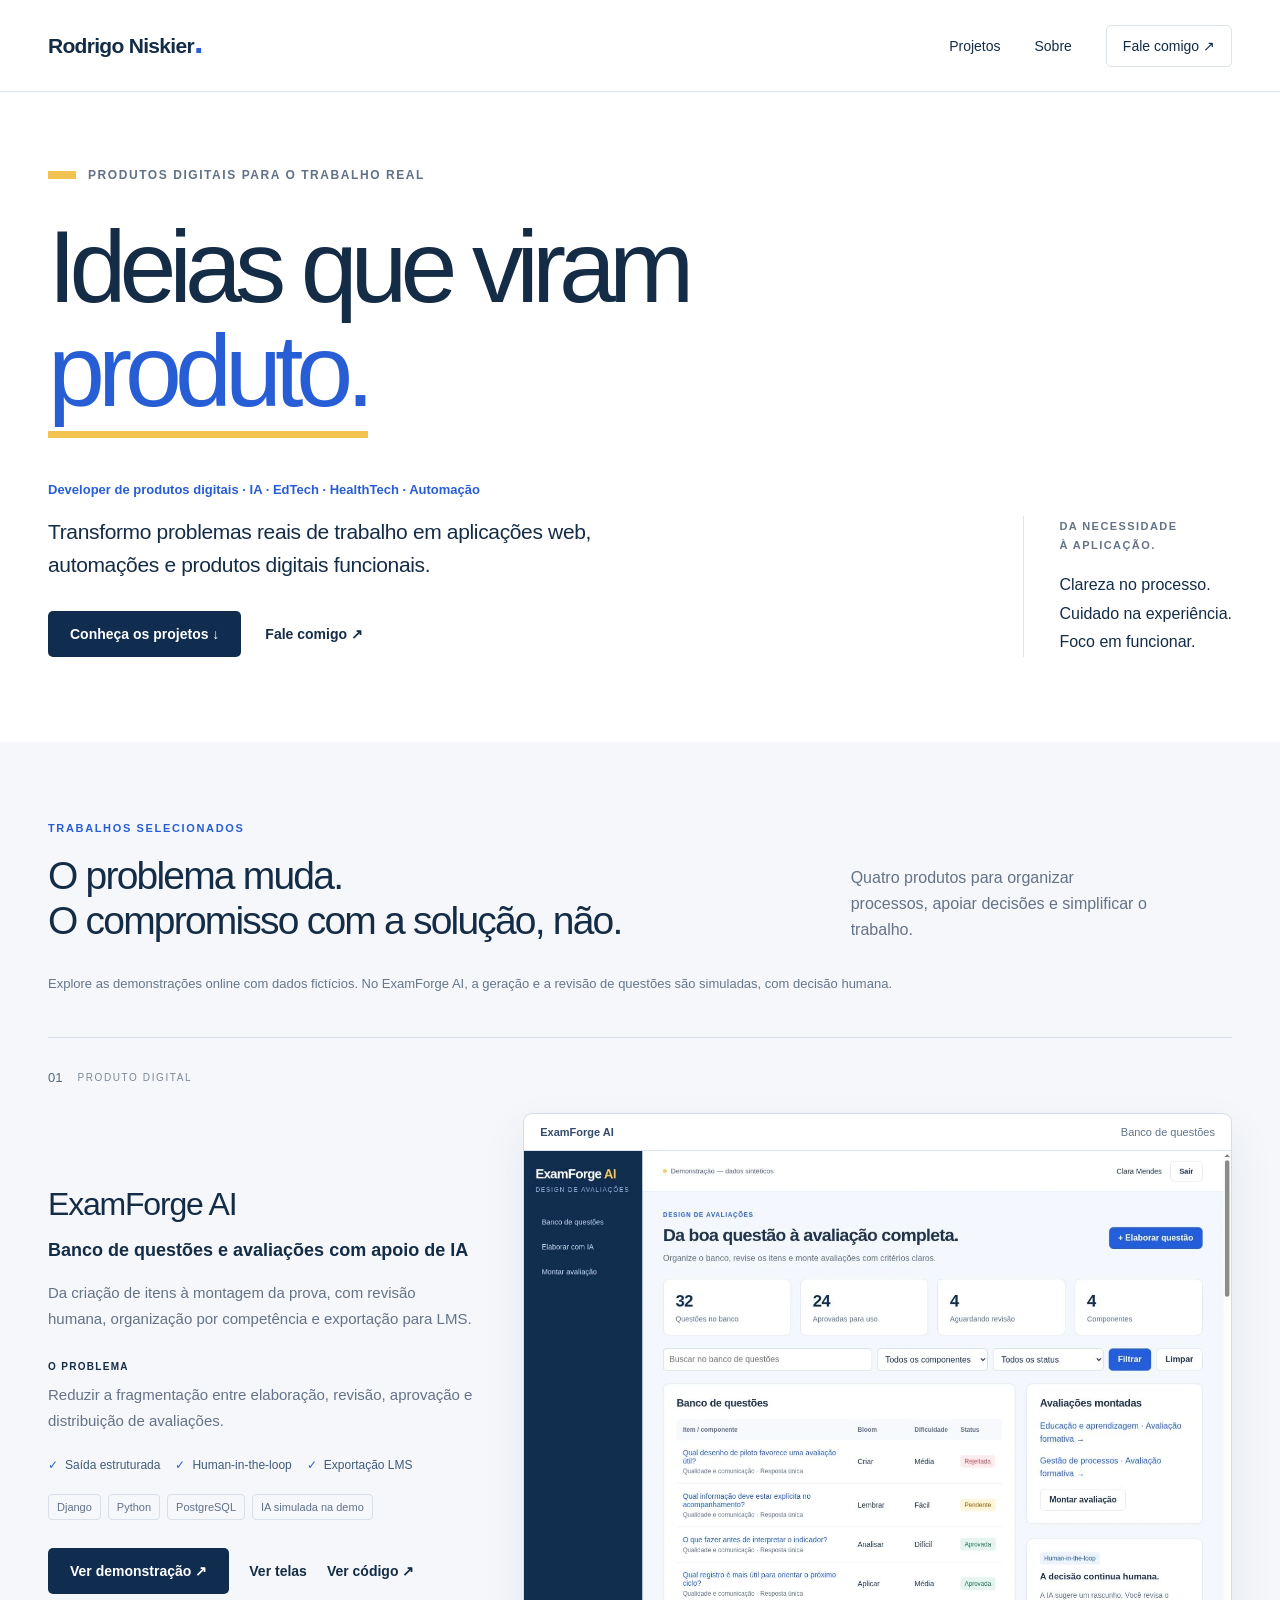
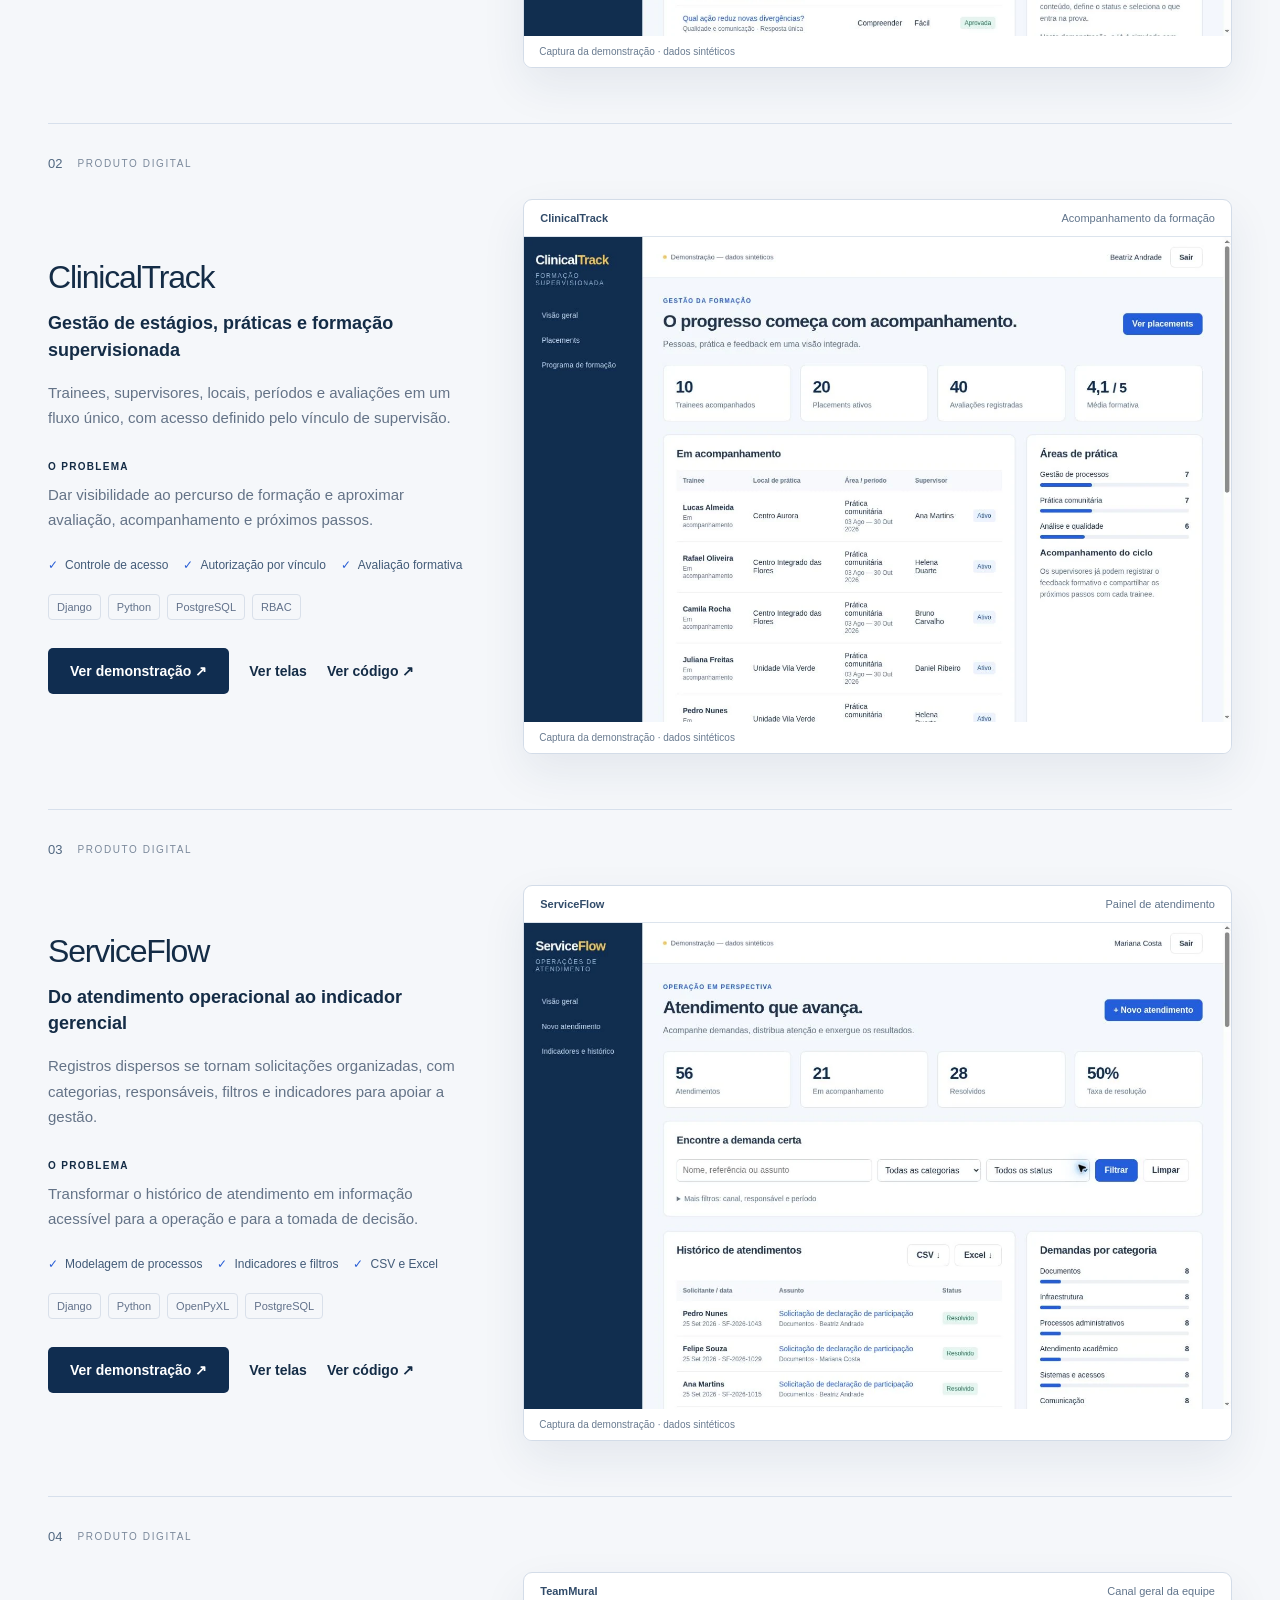
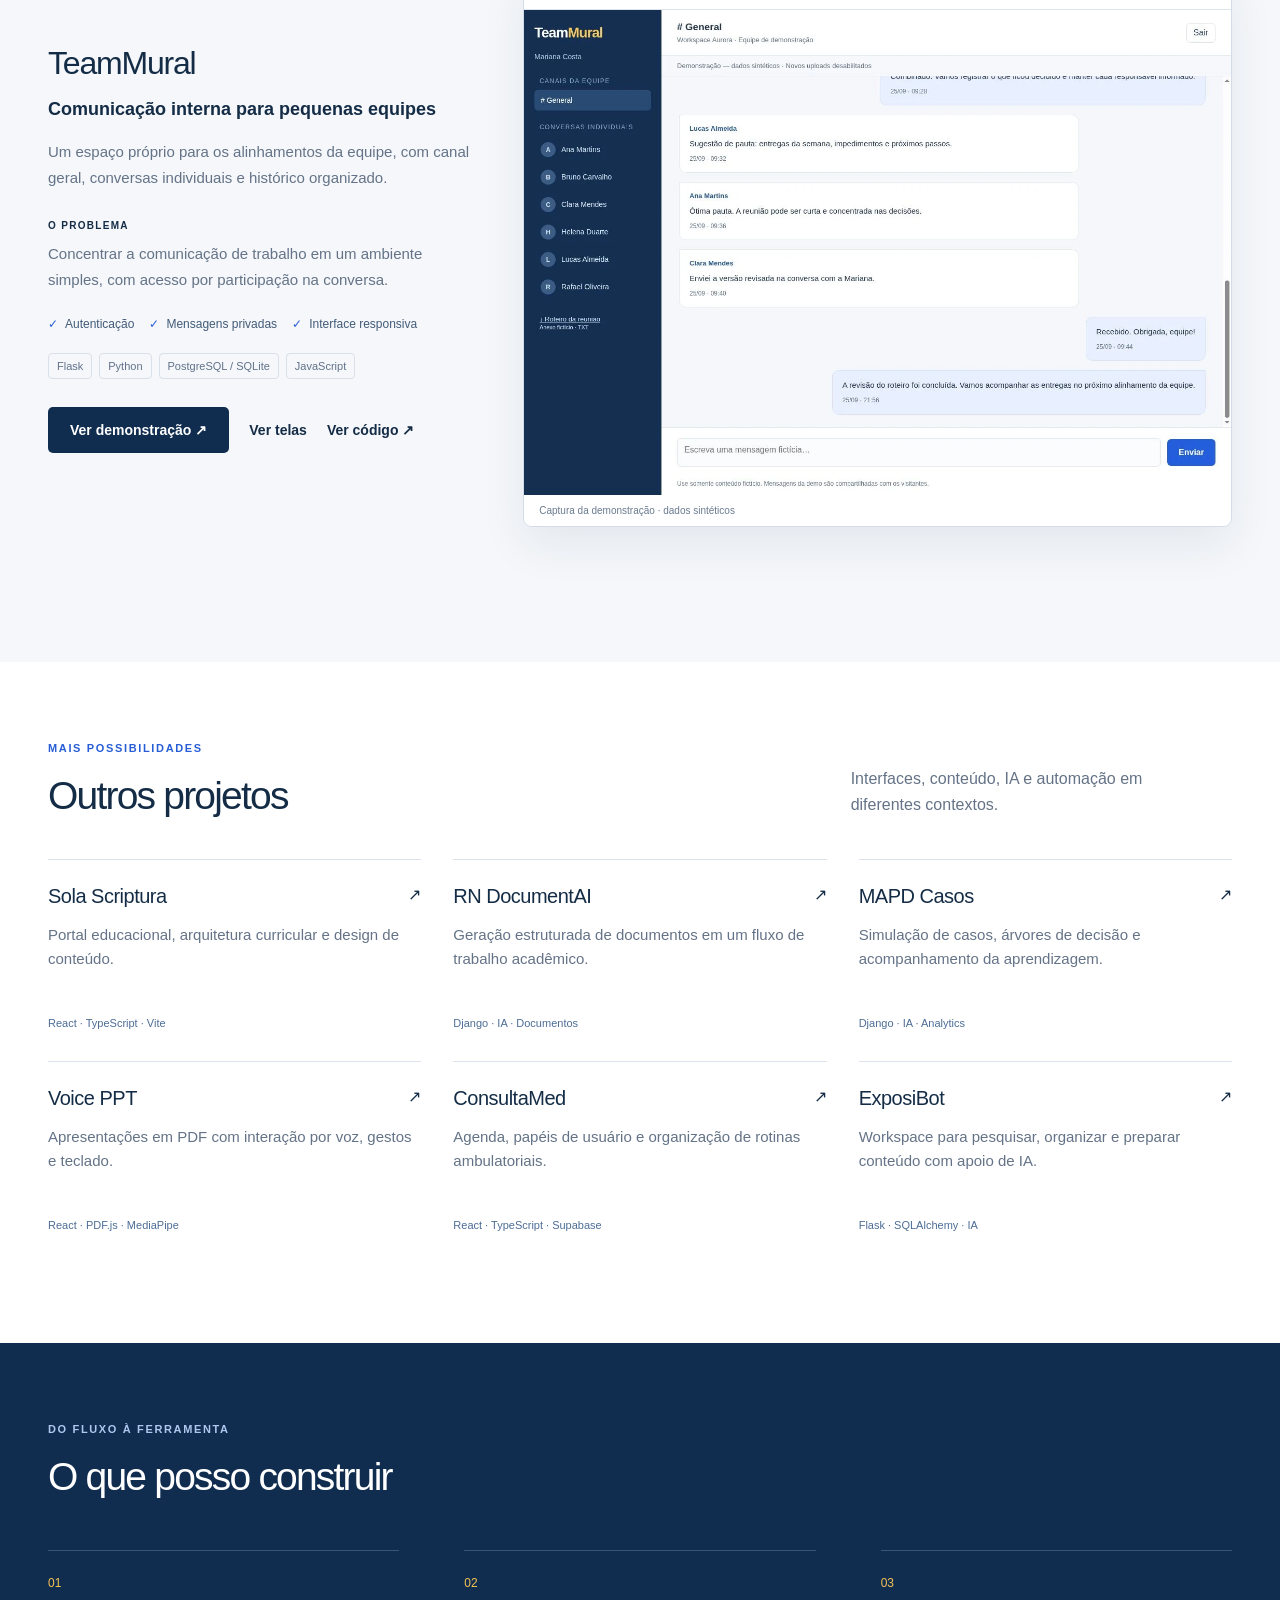
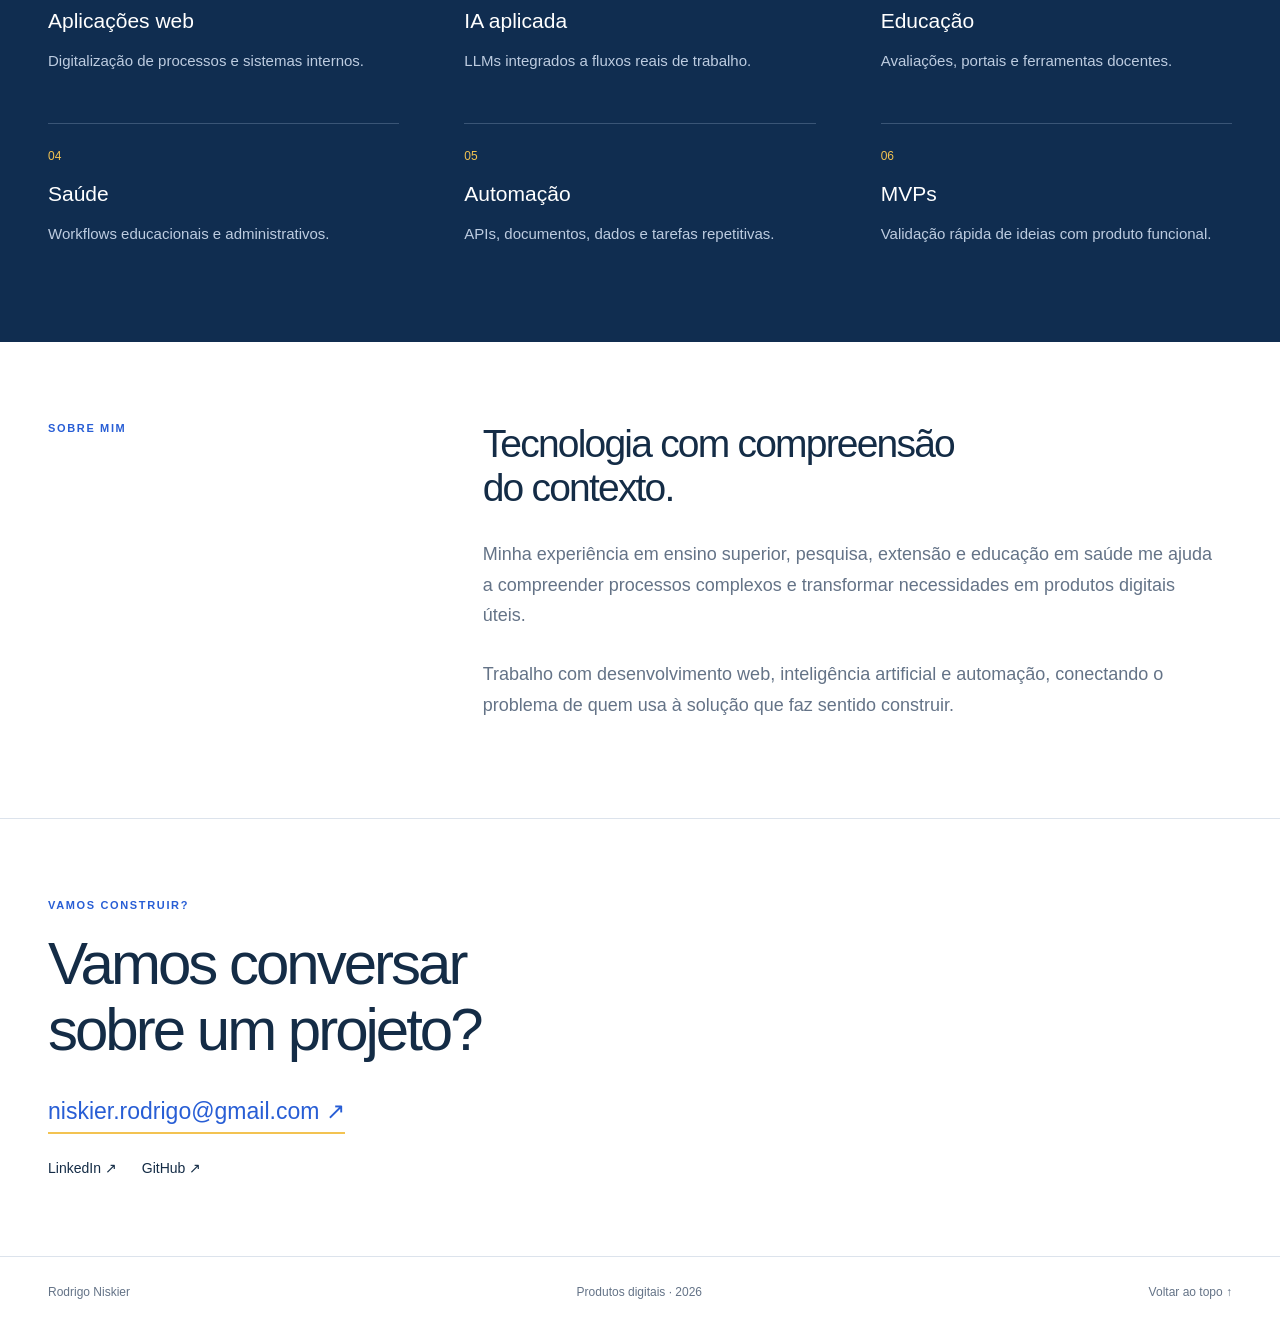
==== index.html @ c9d4abfa "Publish four live demos with real WebP galleries and portfolio metadata" ====
<!doctype html><html lang="pt-BR"><head><meta charset="utf-8"><meta name="viewport" content="width=device-width,initial-scale=1"><title>Rodrigo Niskier | Developer · IA · EdTech · HealthTech</title><meta name="description" content="Portfólio de aplicações web, inteligência artificial, automação, educação e saúde desenvolvidas por Rodrigo Niskier."><meta property="og:title" content="Rodrigo Niskier | Produtos digitais"><meta property="og:description" content="Aplicações web, IA e automação para problemas reais de educação, saúde e trabalho."><meta property="og:type" content="website"><meta property="og:locale" content="pt_BR"><meta property="og:url" content="https://rn-dev-portfolio-orcin.vercel.app/"><meta property="og:image" content="https://rn-dev-portfolio-orcin.vercel.app/screens/examforgeai-bank.webp"><meta property="og:image:alt" content="Demonstração do banco de questões ExamForge AI"><meta name="twitter:card" content="summary_large_image"><link rel="canonical" href="https://rn-dev-portfolio-orcin.vercel.app/"><meta name="theme-color" content="#102d50"><link rel="icon" href="favicon.svg"><link rel="stylesheet" href="style.css"></head><body><a class="skip" href="#projetos">Pular para os projetos</a><header class="site-header"><a class="identity" href="#">Rodrigo Niskier<span class="identity-dot">.</span></a><nav aria-label="Navegação principal"><a href="#projetos">Projetos</a><a href="#sobre">Sobre</a><a class="nav-contact" href="#contato">Fale comigo ↗</a></nav></header><main><section class="hero"><div class="hero-kicker"><span></span> PRODUTOS DIGITAIS PARA O TRABALHO REAL</div><h1>Ideias que viram<br><em>produto.</em></h1><div class="hero-bottom"><div><p class="hero-role">Developer de produtos digitais · IA · EdTech · HealthTech · Automação</p><p class="hero-description">Transformo problemas reais de trabalho em aplicações web, automações e produtos digitais funcionais.</p><div class="hero-actions"><a class="primary" href="#projetos">Conheça os projetos ↓</a><a class="text-link" href="#contato">Fale comigo ↗</a></div></div><div class="hero-note"><span>DA NECESSIDADE<br>À APLICAÇÃO.</span><p>Clareza no processo.<br>Cuidado na experiência.<br>Foco em funcionar.</p></div></div></section><section class="selected section" id="projetos"><div class="section-heading"><div><span class="eyebrow">TRABALHOS SELECIONADOS</span><h2>O problema muda.<br>O compromisso com a solução, não.</h2></div><p>Quatro produtos para organizar processos, apoiar decisões e simplificar o trabalho.</p></div><p class="preview-notice">Explore as demonstrações online com dados fictícios. No ExamForge AI, a geração e a revisão de questões são simuladas, com decisão humana.</p><article class="case" id="examforge"><div class="case-number">01 <span>PRODUTO DIGITAL</span></div><div class="case-layout"><div class="case-copy"><h3>ExamForge AI</h3><p class="case-tag">Banco de questões e avaliações com apoio de IA</p><p>Da criação de itens à montagem da prova, com revisão humana, organização por competência e exportação para LMS.</p><div class="problem"><span>O PROBLEMA</span><p>Reduzir a fragmentação entre elaboração, revisão, aprovação e distribuição de avaliações.</p></div><ul class="skills"><li>Saída estruturada</li><li>Human-in-the-loop</li><li>Exportação LMS</li></ul><div class="tags"><span>Django</span><span>Python</span><span>PostgreSQL</span><span>IA simulada na demo</span></div><div class="case-actions"><a class="primary" href="https://rn-examforge-demo.vercel.app" target="_blank" rel="noopener">Ver demonstração ↗</a><button class="text-link open-gallery" data-project="examforge" aria-label="Ver telas de ExamForge AI">Ver telas</button><a class="text-link" href="https://github.com/rodrigoniskier/ExamForgeAI" target="_blank" rel="noopener">Ver código ↗</a></div></div><div class="screen-shell"><div class="screen-chrome"><span>ExamForge AI</span><span>Banco de questões</span></div><div class="screen-window"><img src="screens/examforgeai-bank.webp" alt="ExamForge AI: banco de questões, com dados sintéticos" width="1348" height="926" loading="lazy" decoding="async"></div><div class="screen-caption">Captura da demonstração · dados sintéticos</div></div></div></article><article class="case" id="clinicaltrack"><div class="case-number">02 <span>PRODUTO DIGITAL</span></div><div class="case-layout"><div class="case-copy"><h3>ClinicalTrack</h3><p class="case-tag">Gestão de estágios, práticas e formação supervisionada</p><p>Trainees, supervisores, locais, períodos e avaliações em um fluxo único, com acesso definido pelo vínculo de supervisão.</p><div class="problem"><span>O PROBLEMA</span><p>Dar visibilidade ao percurso de formação e aproximar avaliação, acompanhamento e próximos passos.</p></div><ul class="skills"><li>Controle de acesso</li><li>Autorização por vínculo</li><li>Avaliação formativa</li></ul><div class="tags"><span>Django</span><span>Python</span><span>PostgreSQL</span><span>RBAC</span></div><div class="case-actions"><a class="primary" href="https://rn-clinicaltrack-demo.vercel.app" target="_blank" rel="noopener">Ver demonstração ↗</a><button class="text-link open-gallery" data-project="clinicaltrack" aria-label="Ver telas de ClinicalTrack">Ver telas</button><a class="text-link" href="https://github.com/rodrigoniskier/ClinicalTrack" target="_blank" rel="noopener">Ver código ↗</a></div></div><div class="screen-shell"><div class="screen-chrome"><span>ClinicalTrack</span><span>Acompanhamento da formação</span></div><div class="screen-window"><img src="screens/clinicaltrack-dashboard.webp" alt="ClinicalTrack: acompanhamento da formação, com dados sintéticos" width="1348" height="926" loading="lazy" decoding="async"></div><div class="screen-caption">Captura da demonstração · dados sintéticos</div></div></div></article><article class="case" id="serviceflow"><div class="case-number">03 <span>PRODUTO DIGITAL</span></div><div class="case-layout"><div class="case-copy"><h3>ServiceFlow</h3><p class="case-tag">Do atendimento operacional ao indicador gerencial</p><p>Registros dispersos se tornam solicitações organizadas, com categorias, responsáveis, filtros e indicadores para apoiar a gestão.</p><div class="problem"><span>O PROBLEMA</span><p>Transformar o histórico de atendimento em informação acessível para a operação e para a tomada de decisão.</p></div><ul class="skills"><li>Modelagem de processos</li><li>Indicadores e filtros</li><li>CSV e Excel</li></ul><div class="tags"><span>Django</span><span>Python</span><span>OpenPyXL</span><span>PostgreSQL</span></div><div class="case-actions"><a class="primary" href="https://rn-serviceflow-demo.vercel.app" target="_blank" rel="noopener">Ver demonstração ↗</a><button class="text-link open-gallery" data-project="serviceflow" aria-label="Ver telas de ServiceFlow">Ver telas</button><a class="text-link" href="https://github.com/rodrigoniskier/ServiceFlow" target="_blank" rel="noopener">Ver código ↗</a></div></div><div class="screen-shell"><div class="screen-chrome"><span>ServiceFlow</span><span>Painel de atendimento</span></div><div class="screen-window"><img src="screens/serviceflow-dashboard.webp" alt="ServiceFlow: painel de atendimento, com dados sintéticos" width="1348" height="926" loading="lazy" decoding="async"></div><div class="screen-caption">Captura da demonstração · dados sintéticos</div></div></div></article><article class="case" id="teammural"><div class="case-number">04 <span>PRODUTO DIGITAL</span></div><div class="case-layout"><div class="case-copy"><h3>TeamMural</h3><p class="case-tag">Comunicação interna para pequenas equipes</p><p>Um espaço próprio para os alinhamentos da equipe, com canal geral, conversas individuais e histórico organizado.</p><div class="problem"><span>O PROBLEMA</span><p>Concentrar a comunicação de trabalho em um ambiente simples, com acesso por participação na conversa.</p></div><ul class="skills"><li>Autenticação</li><li>Mensagens privadas</li><li>Interface responsiva</li></ul><div class="tags"><span>Flask</span><span>Python</span><span>PostgreSQL / SQLite</span><span>JavaScript</span></div><div class="case-actions"><a class="primary" href="https://rn-teammural-demo.vercel.app" target="_blank" rel="noopener">Ver demonstração ↗</a><button class="text-link open-gallery" data-project="teammural" aria-label="Ver telas de TeamMural">Ver telas</button><a class="text-link" href="https://github.com/rodrigoniskier/TeamMural" target="_blank" rel="noopener">Ver código ↗</a></div></div><div class="screen-shell"><div class="screen-chrome"><span>TeamMural</span><span>Canal geral da equipe</span></div><div class="screen-window"><img src="screens/teammural-general.webp" alt="TeamMural: canal geral da equipe, com dados sintéticos" width="1363" height="936" loading="lazy" decoding="async"></div><div class="screen-caption">Captura da demonstração · dados sintéticos</div></div></div></article></section><section class="other section"><div class="section-heading"><div><span class="eyebrow">MAIS POSSIBILIDADES</span><h2>Outros projetos</h2></div><p>Interfaces, conteúdo, IA e automação em diferentes contextos.</p></div><div class="other-grid"><a class="other-project" href="https://github.com/rodrigoniskier/curso-teologia" target="_blank" rel="noopener"><div><h3>Sola Scriptura</h3><span aria-hidden="true">↗</span></div><p>Portal educacional, arquitetura curricular e design de conteúdo.</p><small>React · TypeScript · Vite</small></a><a class="other-project" href="https://github.com/rodrigoniskier/ai-documentos" target="_blank" rel="noopener"><div><h3>RN DocumentAI</h3><span aria-hidden="true">↗</span></div><p>Geração estruturada de documentos em um fluxo de trabalho acadêmico.</p><small>Django · IA · Documentos</small></a><a class="other-project" href="https://github.com/rodrigoniskier/mapdcasos" target="_blank" rel="noopener"><div><h3>MAPD Casos</h3><span aria-hidden="true">↗</span></div><p>Simulação de casos, árvores de decisão e acompanhamento da aprendizagem.</p><small>Django · IA · Analytics</small></a><a class="other-project" href="https://github.com/rodrigoniskier/voice_ppt" target="_blank" rel="noopener"><div><h3>Voice PPT</h3><span aria-hidden="true">↗</span></div><p>Apresentações em PDF com interação por voz, gestos e teclado.</p><small>React · PDF.js · MediaPipe</small></a><a class="other-project" href="https://github.com/rodrigoniskier/consultamed" target="_blank" rel="noopener"><div><h3>ConsultaMed</h3><span aria-hidden="true">↗</span></div><p>Agenda, papéis de usuário e organização de rotinas ambulatoriais.</p><small>React · TypeScript · Supabase</small></a><a class="other-project" href="https://github.com/rodrigoniskier/appsermao" target="_blank" rel="noopener"><div><h3>ExposiBot</h3><span aria-hidden="true">↗</span></div><p>Workspace para pesquisar, organizar e preparar conteúdo com apoio de IA.</p><small>Flask · SQLAlchemy · IA</small></a></div></section><section class="services section" id="servicos"><span class="eyebrow">DO FLUXO À FERRAMENTA</span><h2>O que posso construir</h2><div class="service-grid"><article><span>01</span><h3>Aplicações web</h3><p>Digitalização de processos e sistemas internos.</p></article><article><span>02</span><h3>IA aplicada</h3><p>LLMs integrados a fluxos reais de trabalho.</p></article><article><span>03</span><h3>Educação</h3><p>Avaliações, portais e ferramentas docentes.</p></article><article><span>04</span><h3>Saúde</h3><p>Workflows educacionais e administrativos.</p></article><article><span>05</span><h3>Automação</h3><p>APIs, documentos, dados e tarefas repetitivas.</p></article><article><span>06</span><h3>MVPs</h3><p>Validação rápida de ideias com produto funcional.</p></article></div></section><section class="about section" id="sobre"><span class="eyebrow">SOBRE MIM</span><div><h2>Tecnologia com compreensão<br>do contexto.</h2><p>Minha experiência em ensino superior, pesquisa, extensão e educação em saúde me ajuda a compreender processos complexos e transformar necessidades em produtos digitais úteis.</p><p>Trabalho com desenvolvimento web, inteligência artificial e automação, conectando o problema de quem usa à solução que faz sentido construir.</p></div></section><section class="contact section" id="contato"><span class="eyebrow">VAMOS CONSTRUIR?</span><h2>Vamos conversar<br>sobre um projeto?</h2><a class="email-link" href="mailto:niskier.rodrigo@gmail.com">niskier.rodrigo@gmail.com ↗</a><div class="contact-links"><a href="https://www.linkedin.com/in/rodrigo-niskier-200549156/" target="_blank" rel="noopener">LinkedIn ↗</a><a href="https://github.com/rodrigoniskier" target="_blank" rel="noopener">GitHub ↗</a></div></section></main><footer><span>Rodrigo Niskier</span><span>Produtos digitais · 2026</span><a href="#">Voltar ao topo ↑</a></footer><dialog id="gallery" aria-labelledby="gallery-title"><header><div><strong id="gallery-title"></strong><p>Capturas das aplicações online · dados sintéticos</p></div><button id="gallery-close" aria-label="Fechar galeria">✕</button></header><div class="gallery-tabs" role="group" aria-label="Escolha uma tela"></div><div class="gallery-view"><img alt="Captura ampliada do projeto"></div></dialog><script src="script.js" defer></script></body></html>
---- style.css ----
:root{--navy:#102d50;--blue:#285ed5;--yellow:#f3c351;--ink:#142c46;--gray:#647387;--line:#dce3ec;font-family:Arial,Helvetica,sans-serif;color:var(--ink);background:#fff;font-size:16px}*{box-sizing:border-box}html{scroll-behavior:smooth;scroll-padding-top:85px}body{margin:0}a{color:inherit;text-decoration:none}button{font:inherit;cursor:pointer}a:focus-visible,button:focus-visible{outline:3px solid var(--yellow);outline-offset:5px}.skip{position:absolute;left:20px;top:-70px;background:var(--navy);color:white;padding:14px;z-index:99}.skip:focus{top:10px}.site-header{height:92px;display:flex;align-items:center;justify-content:space-between;max-width:1280px;margin:auto;padding:0 48px;border-bottom:1px solid var(--line)}.identity{font-size:21px;font-weight:700;letter-spacing:-.7px}.identity-dot{color:var(--blue);font-size:34px;line-height:0}.site-header nav{display:flex;gap:34px;align-items:center;font-size:14px}.nav-contact{border:1px solid var(--line);border-radius:5px;padding:12px 16px}.hero{max-width:1280px;margin:auto;padding:76px 48px 85px}.hero-kicker{display:flex;align-items:center;gap:12px;font-size:12px;font-weight:700;letter-spacing:.13em;color:#617187}.hero-kicker span{height:8px;width:28px;background:var(--yellow)}h1{font-size:clamp(64px,8vw,112px);font-weight:500;line-height:1.02;letter-spacing:-7px;margin:33px 0 40px}h1 em{font-style:normal;color:var(--blue);position:relative}h1 em:after{content:'';position:absolute;left:0;right:0;bottom:-10px;height:7px;background:var(--yellow)}.hero-bottom{display:grid;grid-template-columns:2fr 1fr;gap:60px}.hero-role{font-size:13px;color:var(--blue);line-height:1.7;font-weight:600;margin:15px 0}.hero-description{font-size:21px;line-height:1.55;max-width:600px;letter-spacing:-.35px;margin:15px 0 30px}.hero-actions,.case-actions{display:flex;gap:24px;align-items:center;flex-wrap:wrap}.primary{display:inline-flex;gap:20px;justify-content:space-between;align-items:center;color:white;background:var(--navy);padding:15px 22px;border:0;border-radius:5px;font-size:14px;font-weight:600}.primary:hover{background:var(--blue)}.text-link{font-size:14px;font-weight:600;padding:12px 0}.text-link:hover{text-decoration:underline}.hero-note{border-left:1px solid var(--line);padding-left:35px;justify-self:end;align-self:end}.hero-note span{font-size:11px;font-weight:700;letter-spacing:.13em;color:var(--gray);line-height:1.6}.hero-note p{font-size:16px;line-height:1.8;margin-bottom:0}.section{padding:80px 48px;max-width:1280px;margin:auto}.selected{background:#f5f7fa;max-width:none;padding-left:max(48px,calc((100vw - 1184px)/2));padding-right:max(48px,calc((100vw - 1184px)/2))}.section-heading{display:grid;grid-template-columns:2fr 1fr;gap:40px;align-items:end;margin-bottom:30px}.eyebrow{display:block;font-size:11px;letter-spacing:.15em;font-weight:700;color:var(--blue);margin-bottom:20px}h2{font-size:39px;letter-spacing:-1.8px;line-height:1.15;font-weight:500;margin:0}.section-heading>p{font-size:16px;line-height:1.65;color:var(--gray);max-width:300px;margin:0}.preview-notice{font-size:13px;color:#66778b;line-height:1.6;margin-bottom:42px}.case{border-top:1px solid #d7e0ec;padding:32px 0 55px}.case-number{font-size:13px;color:#506780;display:flex;align-items:center;gap:15px;margin-bottom:28px}.case-number span{font-size:10px;letter-spacing:.16em;color:#7b899b}.case-layout{display:grid;grid-template-columns:.9fr 1.5fr;gap:50px;align-items:center}.case h3{font-size:32px;letter-spacing:-1.2px;font-weight:500;margin:0 0 14px}.case-tag{font-size:18px;line-height:1.45;font-weight:600;margin:0 0 17px}.case-copy>p:not(.case-tag),.problem p{font-size:15px;line-height:1.7;color:var(--gray)}.problem{margin:25px 0}.problem span{font-size:10px;letter-spacing:.13em;font-weight:700}.problem p{margin:8px 0}.skills{padding:0;list-style:none;display:flex;flex-wrap:wrap;gap:8px 15px;font-size:12px;color:#425b78}.skills li:before{content:'✓';margin-right:7px;color:var(--blue)}.tags{display:flex;gap:7px;flex-wrap:wrap;margin:22px 0 28px}.tags span{padding:6px 8px;font-size:11px;color:#61718a;border:1px solid #d9e0ea;border-radius:4px}.screen-shell{background:white;border:1px solid #d3dce8;border-radius:9px;box-shadow:0 18px 45px #1b385514;overflow:hidden;min-width:0}.screen-chrome{display:flex;justify-content:space-between;padding:12px 16px;border-bottom:1px solid #dce4ed;font-size:11px;color:#60748b}.screen-chrome span:first-child{font-weight:700;color:#314b69}.screen-window{aspect-ratio:1365/890;position:relative;overflow:hidden;background:#f4f7fb}.screen-window img,.gallery-view img{display:block;width:100%;height:auto}.screen-window{aspect-ratio:1363/936}.case-actions{gap:14px 20px}.case-actions .text-link{border:0;background:transparent;color:var(--ink)}.screen-caption{padding:10px 15px;font-size:10px;color:#697b90;background:white}.other-grid{display:grid;grid-template-columns:repeat(3,1fr);gap:0 32px;margin-top:40px}.other-project{padding:25px 0 30px;border-top:1px solid var(--line)}.other-project>div{display:flex;justify-content:space-between;gap:20px}.other-project h3{margin:0;font-size:20px;font-weight:500;letter-spacing:-.5px}.other-project p{font-size:15px;line-height:1.65;color:var(--gray);min-height:75px}.other-project small{font-size:11px;color:#4d6d96}.other-project:hover h3{color:var(--blue)}.services{background:var(--navy);color:white;max-width:none;padding-left:max(48px,calc((100vw - 1184px)/2));padding-right:max(48px,calc((100vw - 1184px)/2))}.services .eyebrow{color:#adc7ee}.service-grid{display:grid;grid-template-columns:repeat(3,1fr);gap:35px 65px;margin-top:50px}.service-grid article{border-top:1px solid #3a5576;padding-top:22px}.service-grid article>span{color:var(--yellow);font-size:12px}.service-grid h3{font-size:21px;font-weight:500;margin:18px 0 10px}.service-grid p{font-size:15px;line-height:1.7;color:#bdcce0}.about{display:grid;grid-template-columns:1fr 2fr;gap:60px;border-bottom:1px solid var(--line)}.about p{font-size:18px;line-height:1.7;color:var(--gray);max-width:730px;margin-top:28px}.contact h2{font-size:60px;letter-spacing:-3px;line-height:1.1;margin-bottom:35px}.email-link{font-size:23px;color:var(--blue);border-bottom:2px solid var(--yellow);padding-bottom:8px}.contact-links{display:flex;gap:25px;margin-top:35px;font-size:14px}footer{max-width:1280px;margin:auto;border-top:1px solid var(--line);padding:28px 48px;display:flex;justify-content:space-between;gap:15px;font-size:12px;color:var(--gray)}dialog{width:min(1250px,96vw);padding:0;border:1px solid var(--line);border-radius:9px;color:var(--ink);max-height:94vh}dialog::backdrop{background:#081d36ba}dialog header{padding:18px 24px;display:flex;align-items:center;justify-content:space-between}dialog header strong{font-size:21px}dialog header p{font-size:12px;color:var(--gray);margin:6px 0 0}dialog button{border:1px solid var(--line);background:white;border-radius:5px;padding:10px 15px;color:var(--ink)}.gallery-tabs{display:flex;gap:10px;padding:0 24px 18px}.gallery-tabs [aria-pressed=true]{background:var(--navy);color:white}.gallery-view{width:100%;max-height:75vh;overflow:auto;border-top:1px solid var(--line)}.gallery-tabs{flex-wrap:wrap}
@media(max-width:1000px){.case-layout{gap:28px;grid-template-columns:1fr 1.2fr}.section{padding:65px 30px}.selected,.services{padding-left:30px;padding-right:30px}.site-header,.hero{padding-left:30px;padding-right:30px}.case h3{font-size:28px}.case-tag{font-size:16px}.other-grid{gap:0 24px}.service-grid{gap:30px}.hero-note{padding-left:25px}.hero-description{font-size:19px}h1{letter-spacing:-5px}}
@media(max-width:700px){.site-header{height:78px;padding:0 20px}.identity{font-size:18px}.site-header nav{gap:18px;font-size:13px}.site-header nav>a:nth-child(2){display:none}.nav-contact{border:0;padding:0}.hero{padding:50px 20px 60px}.hero-kicker{font-size:10px;letter-spacing:.07em}h1{font-size:70px;letter-spacing:-4px;margin:28px 0 35px}.hero-bottom{display:block}.hero-note{display:none}.hero-role{font-size:12px}.hero-description{font-size:19px}.section{padding:55px 20px}.section-heading{display:block}.section-heading>p{margin-top:20px;max-width:none}h2{font-size:32px;letter-spacing:-1.3px}.case-layout{display:flex;flex-direction:column-reverse;gap:28px}.case-copy,.screen-shell{width:100%}.case{padding-bottom:42px}.case h3{font-size:30px}.case-tag{font-size:18px}.other-grid{grid-template-columns:1fr 1fr;gap:0 22px}.other-project p{min-height:0;font-size:14px}.other-project h3{font-size:18px}.service-grid{grid-template-columns:1fr 1fr;gap:28px}.service-grid h3{font-size:19px}.about{display:block}.about p{font-size:17px}.contact h2{font-size:45px;letter-spacing:-2px}.email-link{font-size:19px}footer{padding:24px 20px;flex-wrap:wrap;line-height:1.6}.gallery-tabs{gap:6px;padding:0 12px 12px}.gallery-tabs button{font-size:12px;padding:8px}.gallery-view{max-height:70vh}.email-link{font-size:clamp(15px,4.5vw,19px);overflow-wrap:anywhere}h1{font-size:clamp(56px,15vw,70px)}.screen-caption{font-size:9px}}@media(prefers-reduced-motion:reduce){html{scroll-behavior:auto}}
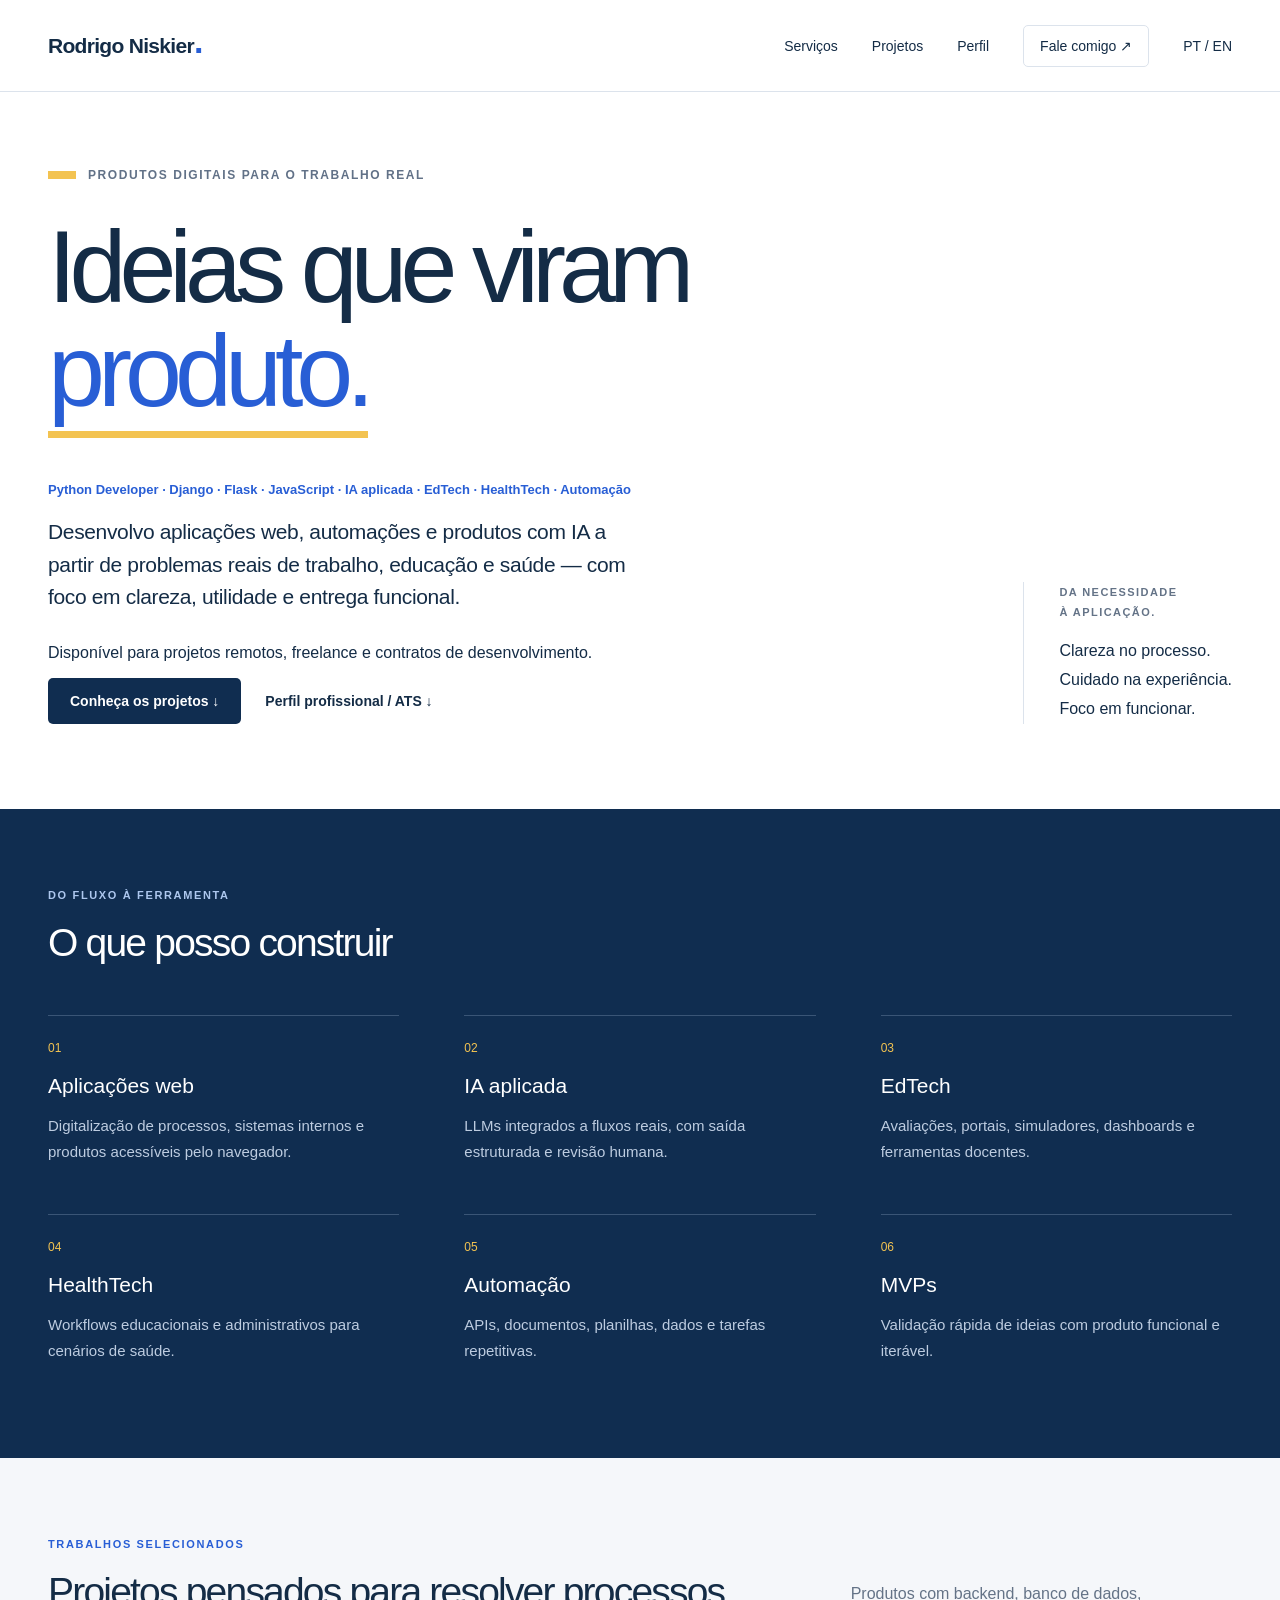
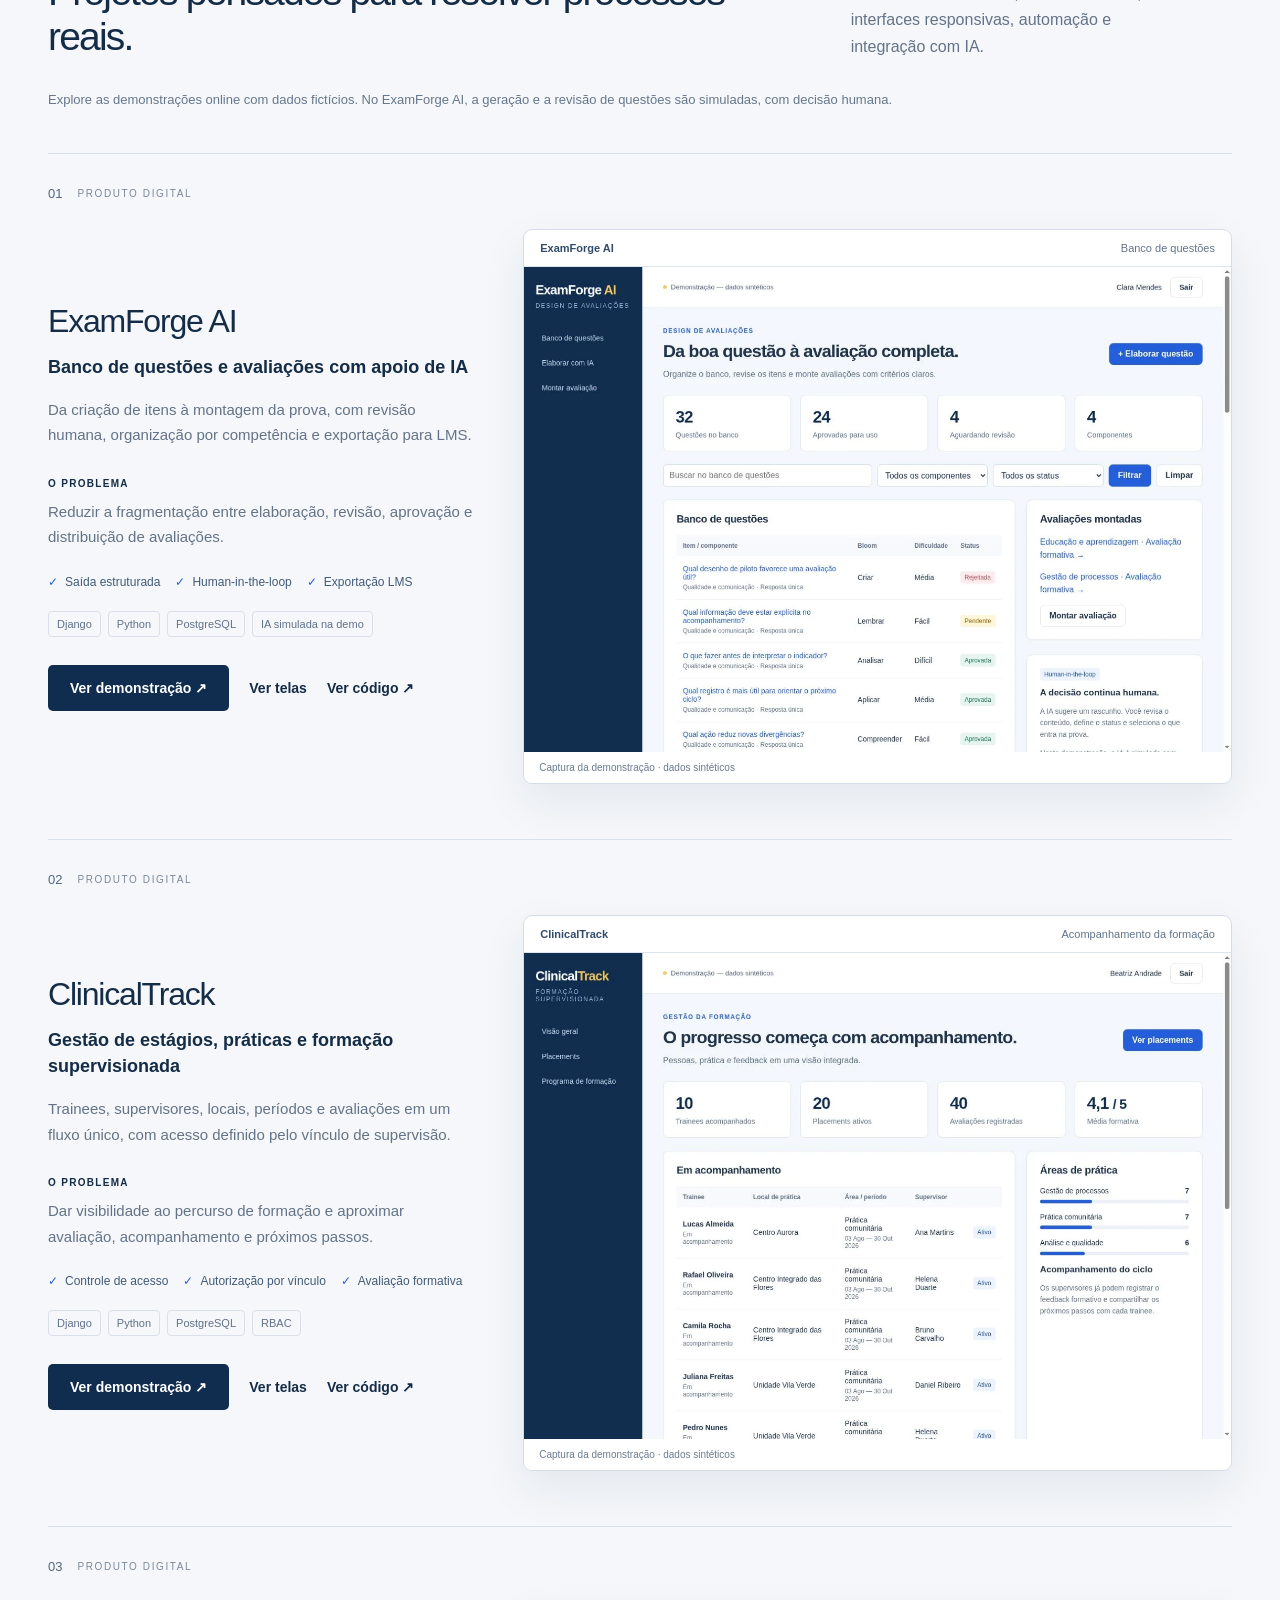
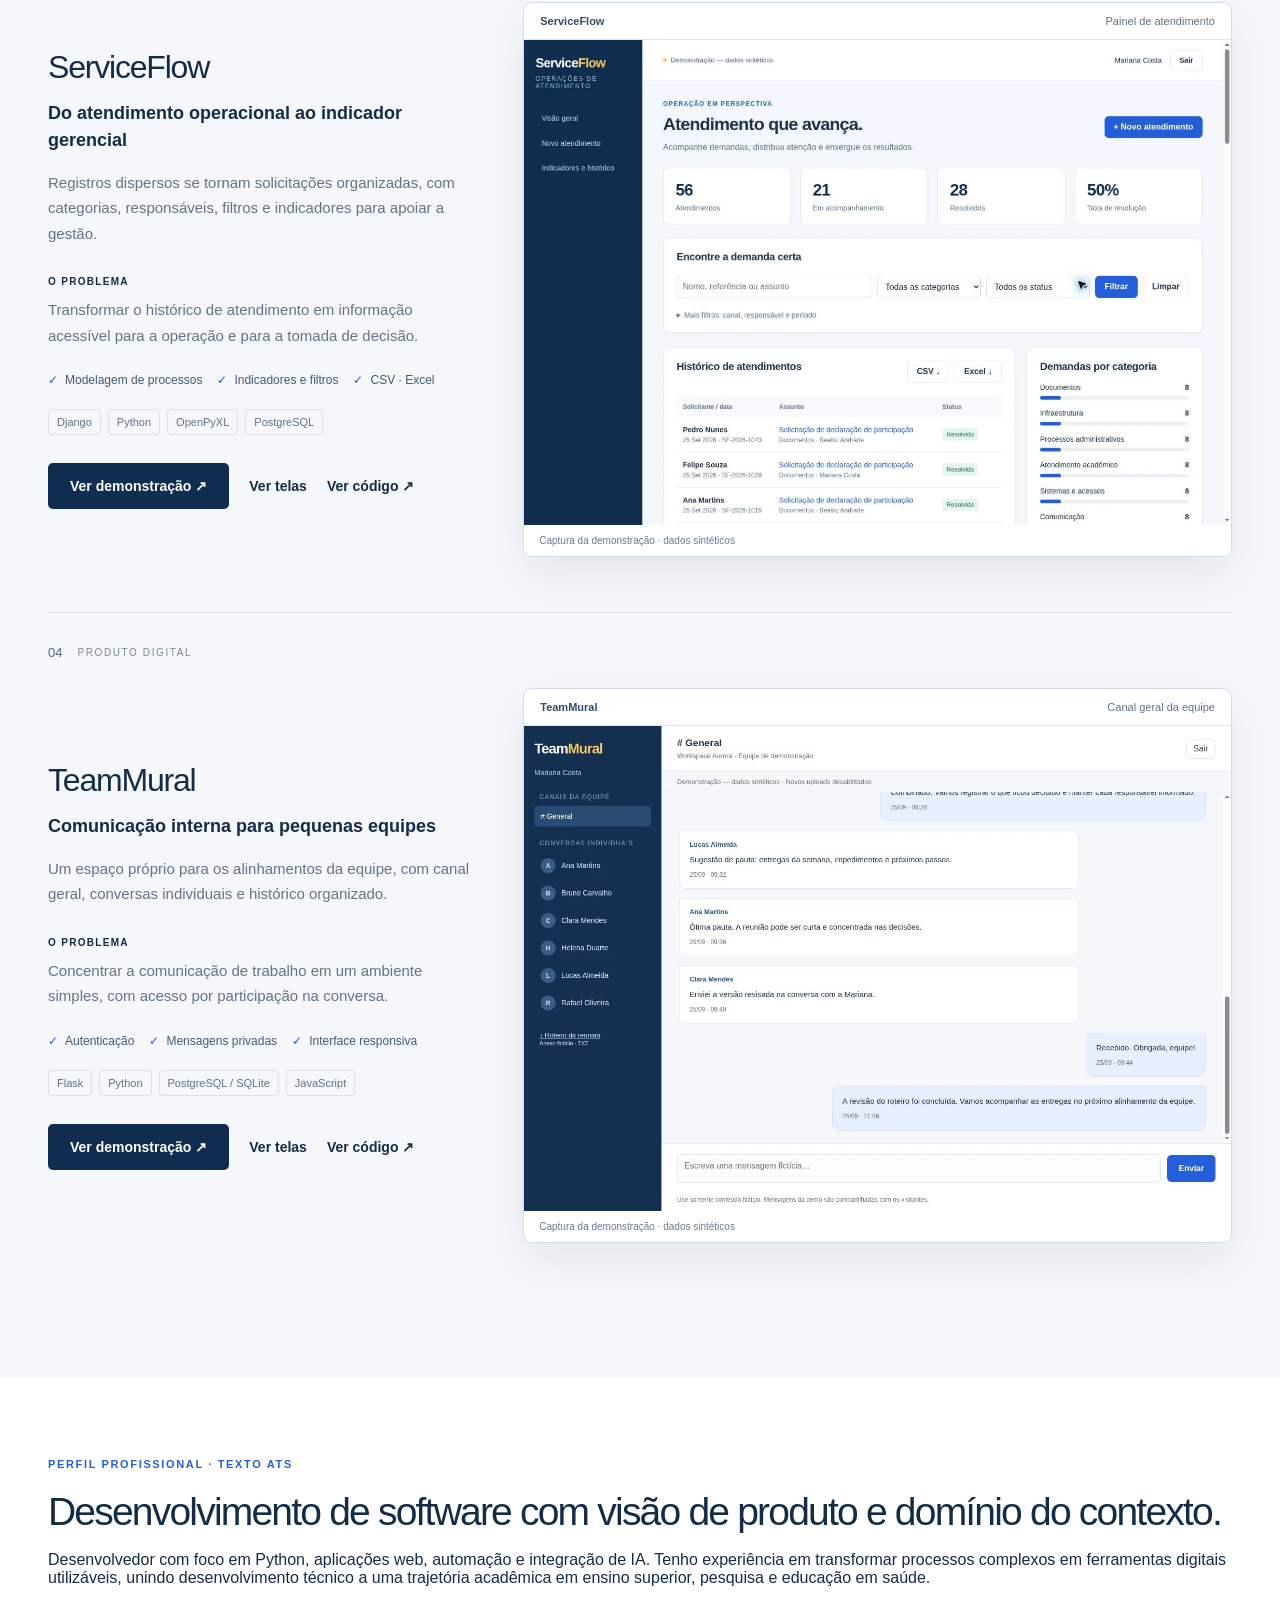
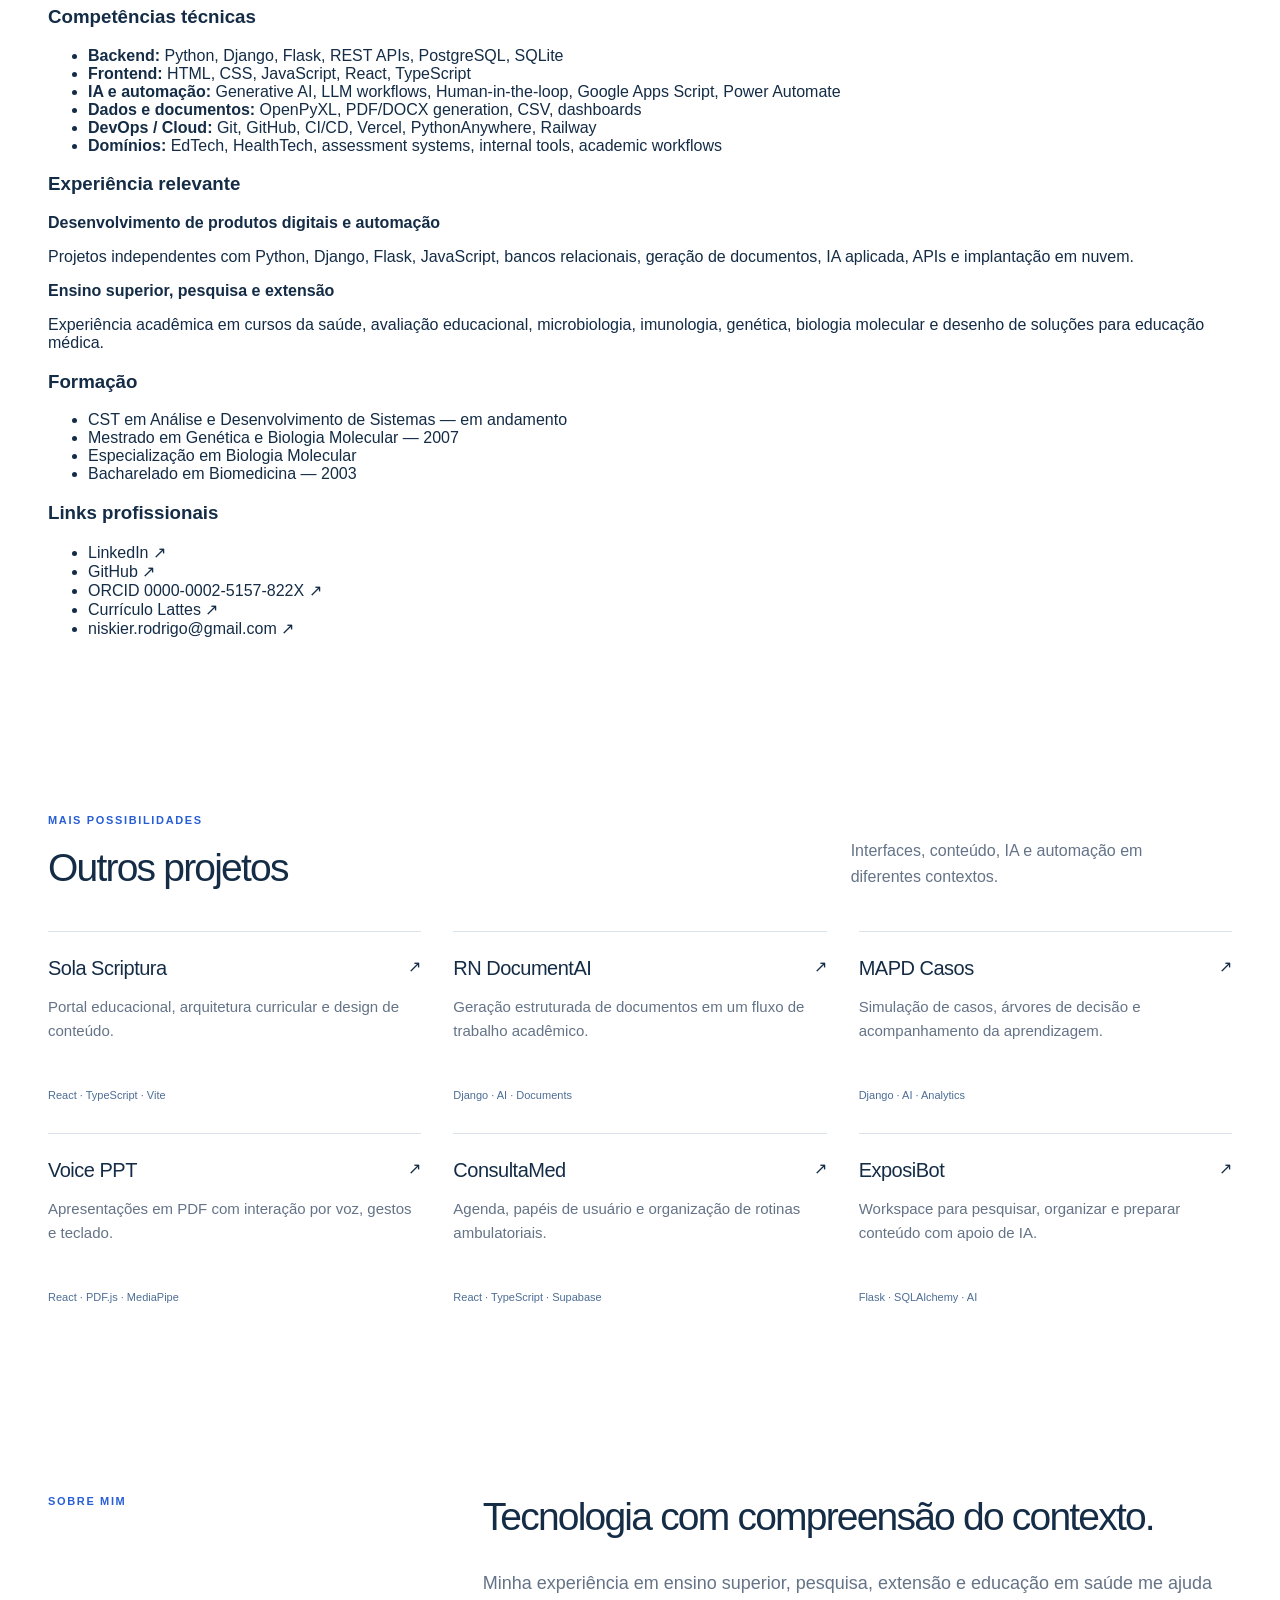
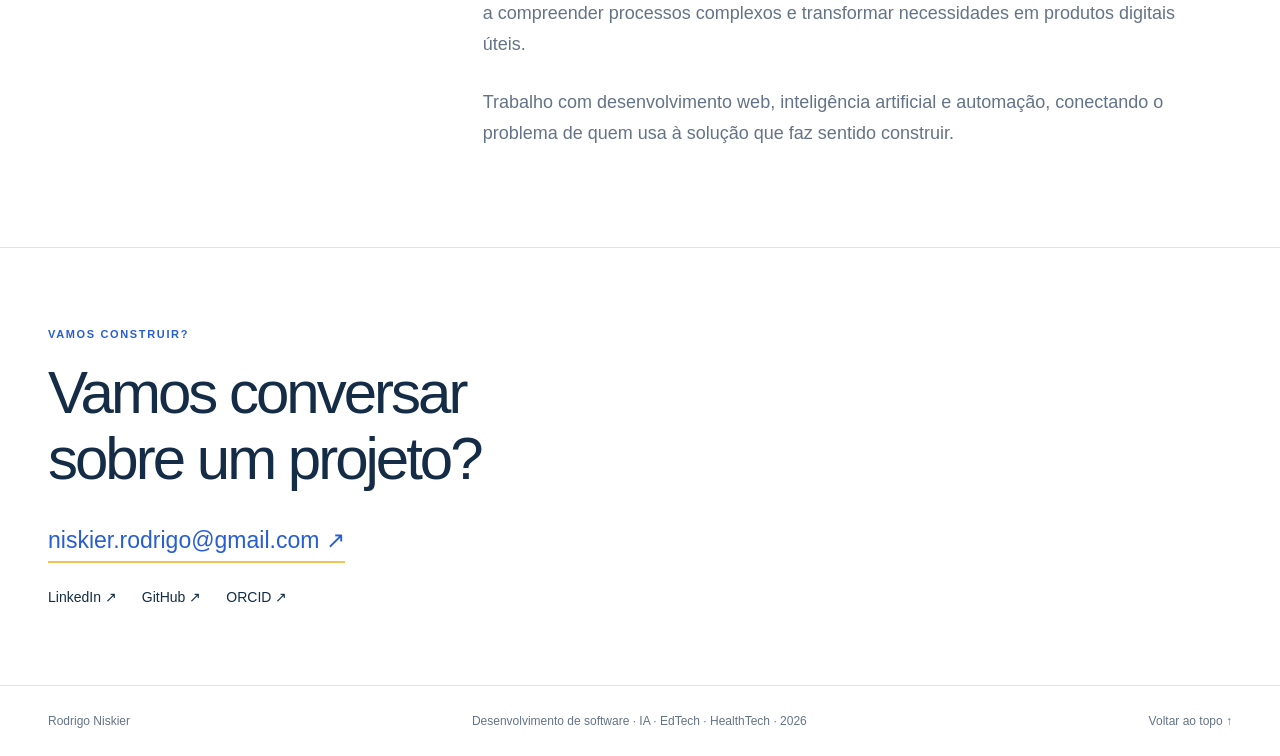
==== commit dc0482ff: "feat: make portfolio bilingual and ATS friendly" ====
--- a/index.html
+++ b/index.html
@@ -1 +1,315 @@
-<!doctype html><html lang="pt-BR"><head><meta charset="utf-8"><meta name="viewport" content="width=device-width,initial-scale=1"><title>Rodrigo Niskier | Developer · IA · EdTech · HealthTech</title><meta name="description" content="Portfólio de aplicações web, inteligência artificial, automação, educação e saúde desenvolvidas por Rodrigo Niskier."><meta property="og:title" content="Rodrigo Niskier | Produtos digitais"><meta property="og:description" content="Aplicações web, IA e automação para problemas reais de educação, saúde e trabalho."><meta property="og:type" content="website"><meta property="og:locale" content="pt_BR"><meta property="og:url" content="https://rn-dev-portfolio-orcin.vercel.app/"><meta property="og:image" content="https://rn-dev-portfolio-orcin.vercel.app/screens/examforgeai-bank.webp"><meta property="og:image:alt" content="Demonstração do banco de questões ExamForge AI"><meta name="twitter:card" content="summary_large_image"><link rel="canonical" href="https://rn-dev-portfolio-orcin.vercel.app/"><meta name="theme-color" content="#102d50"><link rel="icon" href="favicon.svg"><link rel="stylesheet" href="style.css"></head><body><a class="skip" href="#projetos">Pular para os projetos</a><header class="site-header"><a class="identity" href="#">Rodrigo Niskier<span class="identity-dot">.</span></a><nav aria-label="Navegação principal"><a href="#projetos">Projetos</a><a href="#sobre">Sobre</a><a class="nav-contact" href="#contato">Fale comigo ↗</a></nav></header><main><section class="hero"><div class="hero-kicker"><span></span> PRODUTOS DIGITAIS PARA O TRABALHO REAL</div><h1>Ideias que viram<br><em>produto.</em></h1><div class="hero-bottom"><div><p class="hero-role">Developer de produtos digitais · IA · EdTech · HealthTech · Automação</p><p class="hero-description">Transformo problemas reais de trabalho em aplicações web, automações e produtos digitais funcionais.</p><div class="hero-actions"><a class="primary" href="#projetos">Conheça os projetos ↓</a><a class="text-link" href="#contato">Fale comigo ↗</a></div></div><div class="hero-note"><span>DA NECESSIDADE<br>À APLICAÇÃO.</span><p>Clareza no processo.<br>Cuidado na experiência.<br>Foco em funcionar.</p></div></div></section><section class="selected section" id="projetos"><div class="section-heading"><div><span class="eyebrow">TRABALHOS SELECIONADOS</span><h2>O problema muda.<br>O compromisso com a solução, não.</h2></div><p>Quatro produtos para organizar processos, apoiar decisões e simplificar o trabalho.</p></div><p class="preview-notice">Explore as demonstrações online com dados fictícios. No ExamForge AI, a geração e a revisão de questões são simuladas, com decisão humana.</p><article class="case" id="examforge"><div class="case-number">01 <span>PRODUTO DIGITAL</span></div><div class="case-layout"><div class="case-copy"><h3>ExamForge AI</h3><p class="case-tag">Banco de questões e avaliações com apoio de IA</p><p>Da criação de itens à montagem da prova, com revisão humana, organização por competência e exportação para LMS.</p><div class="problem"><span>O PROBLEMA</span><p>Reduzir a fragmentação entre elaboração, revisão, aprovação e distribuição de avaliações.</p></div><ul class="skills"><li>Saída estruturada</li><li>Human-in-the-loop</li><li>Exportação LMS</li></ul><div class="tags"><span>Django</span><span>Python</span><span>PostgreSQL</span><span>IA simulada na demo</span></div><div class="case-actions"><a class="primary" href="https://rn-examforge-demo.vercel.app" target="_blank" rel="noopener">Ver demonstração ↗</a><button class="text-link open-gallery" data-project="examforge" aria-label="Ver telas de ExamForge AI">Ver telas</button><a class="text-link" href="https://github.com/rodrigoniskier/ExamForgeAI" target="_blank" rel="noopener">Ver código ↗</a></div></div><div class="screen-shell"><div class="screen-chrome"><span>ExamForge AI</span><span>Banco de questões</span></div><div class="screen-window"><img src="screens/examforgeai-bank.webp" alt="ExamForge AI: banco de questões, com dados sintéticos" width="1348" height="926" loading="lazy" decoding="async"></div><div class="screen-caption">Captura da demonstração · dados sintéticos</div></div></div></article><article class="case" id="clinicaltrack"><div class="case-number">02 <span>PRODUTO DIGITAL</span></div><div class="case-layout"><div class="case-copy"><h3>ClinicalTrack</h3><p class="case-tag">Gestão de estágios, práticas e formação supervisionada</p><p>Trainees, supervisores, locais, períodos e avaliações em um fluxo único, com acesso definido pelo vínculo de supervisão.</p><div class="problem"><span>O PROBLEMA</span><p>Dar visibilidade ao percurso de formação e aproximar avaliação, acompanhamento e próximos passos.</p></div><ul class="skills"><li>Controle de acesso</li><li>Autorização por vínculo</li><li>Avaliação formativa</li></ul><div class="tags"><span>Django</span><span>Python</span><span>PostgreSQL</span><span>RBAC</span></div><div class="case-actions"><a class="primary" href="https://rn-clinicaltrack-demo.vercel.app" target="_blank" rel="noopener">Ver demonstração ↗</a><button class="text-link open-gallery" data-project="clinicaltrack" aria-label="Ver telas de ClinicalTrack">Ver telas</button><a class="text-link" href="https://github.com/rodrigoniskier/ClinicalTrack" target="_blank" rel="noopener">Ver código ↗</a></div></div><div class="screen-shell"><div class="screen-chrome"><span>ClinicalTrack</span><span>Acompanhamento da formação</span></div><div class="screen-window"><img src="screens/clinicaltrack-dashboard.webp" alt="ClinicalTrack: acompanhamento da formação, com dados sintéticos" width="1348" height="926" loading="lazy" decoding="async"></div><div class="screen-caption">Captura da demonstração · dados sintéticos</div></div></div></article><article class="case" id="serviceflow"><div class="case-number">03 <span>PRODUTO DIGITAL</span></div><div class="case-layout"><div class="case-copy"><h3>ServiceFlow</h3><p class="case-tag">Do atendimento operacional ao indicador gerencial</p><p>Registros dispersos se tornam solicitações organizadas, com categorias, responsáveis, filtros e indicadores para apoiar a gestão.</p><div class="problem"><span>O PROBLEMA</span><p>Transformar o histórico de atendimento em informação acessível para a operação e para a tomada de decisão.</p></div><ul class="skills"><li>Modelagem de processos</li><li>Indicadores e filtros</li><li>CSV e Excel</li></ul><div class="tags"><span>Django</span><span>Python</span><span>OpenPyXL</span><span>PostgreSQL</span></div><div class="case-actions"><a class="primary" href="https://rn-serviceflow-demo.vercel.app" target="_blank" rel="noopener">Ver demonstração ↗</a><button class="text-link open-gallery" data-project="serviceflow" aria-label="Ver telas de ServiceFlow">Ver telas</button><a class="text-link" href="https://github.com/rodrigoniskier/ServiceFlow" target="_blank" rel="noopener">Ver código ↗</a></div></div><div class="screen-shell"><div class="screen-chrome"><span>ServiceFlow</span><span>Painel de atendimento</span></div><div class="screen-window"><img src="screens/serviceflow-dashboard.webp" alt="ServiceFlow: painel de atendimento, com dados sintéticos" width="1348" height="926" loading="lazy" decoding="async"></div><div class="screen-caption">Captura da demonstração · dados sintéticos</div></div></div></article><article class="case" id="teammural"><div class="case-number">04 <span>PRODUTO DIGITAL</span></div><div class="case-layout"><div class="case-copy"><h3>TeamMural</h3><p class="case-tag">Comunicação interna para pequenas equipes</p><p>Um espaço próprio para os alinhamentos da equipe, com canal geral, conversas individuais e histórico organizado.</p><div class="problem"><span>O PROBLEMA</span><p>Concentrar a comunicação de trabalho em um ambiente simples, com acesso por participação na conversa.</p></div><ul class="skills"><li>Autenticação</li><li>Mensagens privadas</li><li>Interface responsiva</li></ul><div class="tags"><span>Flask</span><span>Python</span><span>PostgreSQL / SQLite</span><span>JavaScript</span></div><div class="case-actions"><a class="primary" href="https://rn-teammural-demo.vercel.app" target="_blank" rel="noopener">Ver demonstração ↗</a><button class="text-link open-gallery" data-project="teammural" aria-label="Ver telas de TeamMural">Ver telas</button><a class="text-link" href="https://github.com/rodrigoniskier/TeamMural" target="_blank" rel="noopener">Ver código ↗</a></div></div><div class="screen-shell"><div class="screen-chrome"><span>TeamMural</span><span>Canal geral da equipe</span></div><div class="screen-window"><img src="screens/teammural-general.webp" alt="TeamMural: canal geral da equipe, com dados sintéticos" width="1363" height="936" loading="lazy" decoding="async"></div><div class="screen-caption">Captura da demonstração · dados sintéticos</div></div></div></article></section><section class="other section"><div class="section-heading"><div><span class="eyebrow">MAIS POSSIBILIDADES</span><h2>Outros projetos</h2></div><p>Interfaces, conteúdo, IA e automação em diferentes contextos.</p></div><div class="other-grid"><a class="other-project" href="https://github.com/rodrigoniskier/curso-teologia" target="_blank" rel="noopener"><div><h3>Sola Scriptura</h3><span aria-hidden="true">↗</span></div><p>Portal educacional, arquitetura curricular e design de conteúdo.</p><small>React · TypeScript · Vite</small></a><a class="other-project" href="https://github.com/rodrigoniskier/ai-documentos" target="_blank" rel="noopener"><div><h3>RN DocumentAI</h3><span aria-hidden="true">↗</span></div><p>Geração estruturada de documentos em um fluxo de trabalho acadêmico.</p><small>Django · IA · Documentos</small></a><a class="other-project" href="https://github.com/rodrigoniskier/mapdcasos" target="_blank" rel="noopener"><div><h3>MAPD Casos</h3><span aria-hidden="true">↗</span></div><p>Simulação de casos, árvores de decisão e acompanhamento da aprendizagem.</p><small>Django · IA · Analytics</small></a><a class="other-project" href="https://github.com/rodrigoniskier/voice_ppt" target="_blank" rel="noopener"><div><h3>Voice PPT</h3><span aria-hidden="true">↗</span></div><p>Apresentações em PDF com interação por voz, gestos e teclado.</p><small>React · PDF.js · MediaPipe</small></a><a class="other-project" href="https://github.com/rodrigoniskier/consultamed" target="_blank" rel="noopener"><div><h3>ConsultaMed</h3><span aria-hidden="true">↗</span></div><p>Agenda, papéis de usuário e organização de rotinas ambulatoriais.</p><small>React · TypeScript · Supabase</small></a><a class="other-project" href="https://github.com/rodrigoniskier/appsermao" target="_blank" rel="noopener"><div><h3>ExposiBot</h3><span aria-hidden="true">↗</span></div><p>Workspace para pesquisar, organizar e preparar conteúdo com apoio de IA.</p><small>Flask · SQLAlchemy · IA</small></a></div></section><section class="services section" id="servicos"><span class="eyebrow">DO FLUXO À FERRAMENTA</span><h2>O que posso construir</h2><div class="service-grid"><article><span>01</span><h3>Aplicações web</h3><p>Digitalização de processos e sistemas internos.</p></article><article><span>02</span><h3>IA aplicada</h3><p>LLMs integrados a fluxos reais de trabalho.</p></article><article><span>03</span><h3>Educação</h3><p>Avaliações, portais e ferramentas docentes.</p></article><article><span>04</span><h3>Saúde</h3><p>Workflows educacionais e administrativos.</p></article><article><span>05</span><h3>Automação</h3><p>APIs, documentos, dados e tarefas repetitivas.</p></article><article><span>06</span><h3>MVPs</h3><p>Validação rápida de ideias com produto funcional.</p></article></div></section><section class="about section" id="sobre"><span class="eyebrow">SOBRE MIM</span><div><h2>Tecnologia com compreensão<br>do contexto.</h2><p>Minha experiência em ensino superior, pesquisa, extensão e educação em saúde me ajuda a compreender processos complexos e transformar necessidades em produtos digitais úteis.</p><p>Trabalho com desenvolvimento web, inteligência artificial e automação, conectando o problema de quem usa à solução que faz sentido construir.</p></div></section><section class="contact section" id="contato"><span class="eyebrow">VAMOS CONSTRUIR?</span><h2>Vamos conversar<br>sobre um projeto?</h2><a class="email-link" href="mailto:niskier.rodrigo@gmail.com">niskier.rodrigo@gmail.com ↗</a><div class="contact-links"><a href="https://www.linkedin.com/in/rodrigo-niskier-200549156/" target="_blank" rel="noopener">LinkedIn ↗</a><a href="https://github.com/rodrigoniskier" target="_blank" rel="noopener">GitHub ↗</a></div></section></main><footer><span>Rodrigo Niskier</span><span>Produtos digitais · 2026</span><a href="#">Voltar ao topo ↑</a></footer><dialog id="gallery" aria-labelledby="gallery-title"><header><div><strong id="gallery-title"></strong><p>Capturas das aplicações online · dados sintéticos</p></div><button id="gallery-close" aria-label="Fechar galeria">✕</button></header><div class="gallery-tabs" role="group" aria-label="Escolha uma tela"></div><div class="gallery-view"><img alt="Captura ampliada do projeto"></div></dialog><script src="script.js" defer></script></body></html>+<!doctype html>
+<html lang="pt-BR">
+<head>
+  <meta charset="utf-8">
+  <meta name="viewport" content="width=device-width,initial-scale=1">
+  <title>Rodrigo Niskier | Desenvolvedor Python · IA · EdTech · HealthTech</title>
+  <meta name="description" content="Desenvolvedor Python focado em aplicações web, IA aplicada, automação, EdTech e HealthTech. Portfólio com projetos em Django, Flask, JavaScript, React, PostgreSQL, APIs e geração de documentos.">
+  <meta name="keywords" content="Python, Django, Flask, JavaScript, React, TypeScript, PostgreSQL, APIs, AI, Generative AI, Automation, EdTech, HealthTech, GitHub, Vercel, OpenPyXL, Google Apps Script">
+  <meta name="author" content="Rodrigo Niskier">
+  <meta property="og:title" content="Rodrigo Niskier | Desenvolvedor Python e produtos digitais">
+  <meta property="og:description" content="Aplicações web, IA e automação para problemas reais de educação, saúde e trabalho.">
+  <meta property="og:type" content="website">
+  <meta property="og:locale" content="pt_BR">
+  <meta property="og:locale:alternate" content="en_US">
+  <meta property="og:url" content="https://rn-dev-portfolio-orcin.vercel.app/">
+  <meta property="og:image" content="https://rn-dev-portfolio-orcin.vercel.app/screens/examforgeai-bank.webp">
+  <meta property="og:image:alt" content="Demonstração do banco de questões ExamForge AI">
+  <meta name="twitter:card" content="summary_large_image">
+  <link rel="canonical" href="https://rn-dev-portfolio-orcin.vercel.app/">
+  <link rel="alternate" hreflang="pt-BR" href="https://rn-dev-portfolio-orcin.vercel.app/">
+  <link rel="alternate" hreflang="en" href="https://rn-dev-portfolio-orcin.vercel.app/en.html">
+  <link rel="alternate" hreflang="x-default" href="https://rn-dev-portfolio-orcin.vercel.app/">
+  <meta name="theme-color" content="#102d50">
+  <link rel="icon" href="favicon.svg">
+  <link rel="stylesheet" href="style.css">
+  <script type="application/ld+json">
+  {
+    "@context":"https://schema.org",
+    "@type":"Person",
+    "name":"Rodrigo Niskier",
+    "url":"https://rn-dev-portfolio-orcin.vercel.app/",
+    "email":"mailto:niskier.rodrigo@gmail.com",
+    "jobTitle":"Desenvolvedor Python e de produtos digitais",
+    "sameAs":[
+      "https://www.linkedin.com/in/rodrigo-niskier-200549156/",
+      "https://github.com/rodrigoniskier",
+      "https://orcid.org/0000-0002-5157-822X",
+      "http://lattes.cnpq.br/7870682050323416"
+    ],
+    "knowsAbout":[
+      "Python","Django","Flask","JavaScript","React","TypeScript","PostgreSQL",
+      "REST APIs","Generative AI","Automation","EdTech","HealthTech","OpenPyXL",
+      "Google Apps Script","Git","GitHub","Vercel","PythonAnywhere","Railway"
+    ]
+  }
+  </script>
+</head>
+<body>
+  <a class="skip" href="#perfil">Pular para o perfil profissional</a>
+
+  <header class="site-header">
+    <a class="identity" href="#">Rodrigo Niskier<span class="identity-dot">.</span></a>
+    <nav aria-label="Navegação principal">
+      <a class="nav-secondary" href="#servicos">Serviços</a>
+      <a class="nav-secondary" href="#projetos">Projetos</a>
+      <a class="nav-secondary" href="#perfil">Perfil</a>
+      <a class="nav-contact" href="#contato">Fale comigo ↗</a>
+      <span class="language-switch" aria-label="Selecionar idioma">
+        <a href="/" lang="pt-BR" aria-current="page">PT</a>
+        <span aria-hidden="true">/</span>
+        <a href="/en.html" lang="en" >EN</a>
+      </span>
+    </nav>
+  </header>
+
+  <main>
+    <section class="hero">
+      <div class="hero-kicker"><span></span> PRODUTOS DIGITAIS PARA O TRABALHO REAL</div>
+      <h1>Ideias que viram<br><em>produto.</em></h1>
+      <div class="hero-bottom">
+        <div>
+          <p class="hero-role">Python Developer · Django · Flask · JavaScript · IA aplicada · EdTech · HealthTech · Automação</p>
+          <p class="hero-description">Desenvolvo aplicações web, automações e produtos com IA a partir de problemas reais de trabalho, educação e saúde — com foco em clareza, utilidade e entrega funcional.</p>
+          <p class="availability">Disponível para projetos remotos, freelance e contratos de desenvolvimento.</p>
+          <div class="hero-actions">
+            <a class="primary" href="#projetos">Conheça os projetos ↓</a>
+            <a class="text-link" href="#perfil">Perfil profissional / ATS ↓</a>
+          </div>
+        </div>
+        <div class="hero-note">
+          <span>DA NECESSIDADE<br>À APLICAÇÃO.</span>
+          <p>Clareza no processo.<br>Cuidado na experiência.<br>Foco em funcionar.</p>
+        </div>
+      </div>
+    </section>
+
+    <section class="services section" id="servicos">
+      <span class="eyebrow">DO FLUXO À FERRAMENTA</span>
+      <h2>O que posso construir</h2>
+      <div class="service-grid">
+        <article><span>01</span><h3>Aplicações web</h3><p>Digitalização de processos, sistemas internos e produtos acessíveis pelo navegador.</p></article>
+        <article><span>02</span><h3>IA aplicada</h3><p>LLMs integrados a fluxos reais, com saída estruturada e revisão humana.</p></article>
+        <article><span>03</span><h3>EdTech</h3><p>Avaliações, portais, simuladores, dashboards e ferramentas docentes.</p></article>
+        <article><span>04</span><h3>HealthTech</h3><p>Workflows educacionais e administrativos para cenários de saúde.</p></article>
+        <article><span>05</span><h3>Automação</h3><p>APIs, documentos, planilhas, dados e tarefas repetitivas.</p></article>
+        <article><span>06</span><h3>MVPs</h3><p>Validação rápida de ideias com produto funcional e iterável.</p></article>
+      </div>
+    </section>
+
+    <section class="selected section" id="projetos">
+      <div class="section-heading">
+        <div>
+          <span class="eyebrow">TRABALHOS SELECIONADOS</span>
+          <h2>Projetos pensados para resolver processos reais.</h2>
+        </div>
+        <p>Produtos com backend, banco de dados, interfaces responsivas, automação e integração com IA.</p>
+      </div>
+      <p class="preview-notice">Explore as demonstrações online com dados fictícios. No ExamForge AI, a geração e a revisão de questões são simuladas, com decisão humana.</p>
+
+      <article class="case" id="examforge">
+        <div class="case-number">01 <span>PRODUTO DIGITAL</span></div>
+        <div class="case-layout">
+          <div class="case-copy">
+            <h3>ExamForge AI</h3>
+            <p class="case-tag">Banco de questões e avaliações com apoio de IA</p>
+            <p>Da criação de itens à montagem da prova, com revisão humana, organização por competência e exportação para LMS.</p>
+            <div class="problem"><span>O PROBLEMA</span><p>Reduzir a fragmentação entre elaboração, revisão, aprovação e distribuição de avaliações.</p></div>
+            <ul class="skills"><li>Saída estruturada</li><li>Human-in-the-loop</li><li>Exportação LMS</li></ul>
+            <div class="tags"><span>Django</span><span>Python</span><span>PostgreSQL</span><span>IA simulada na demo</span></div>
+            <div class="case-actions">
+              <a class="primary" href="https://rn-examforge-demo.vercel.app" target="_blank" rel="noopener">Ver demonstração ↗</a>
+              <button class="text-link open-gallery" data-project="examforge" aria-label="Ver telas de ExamForge AI">Ver telas</button>
+              <a class="text-link" href="https://github.com/rodrigoniskier/ExamForgeAI" target="_blank" rel="noopener">Ver código ↗</a>
+            </div>
+          </div>
+          <div class="screen-shell">
+            <div class="screen-chrome"><span>ExamForge AI</span><span>Banco de questões</span></div>
+            <div class="screen-window"><img src="screens/examforgeai-bank.webp" alt="ExamForge AI: banco de questões, com dados sintéticos" width="1348" height="926" loading="lazy" decoding="async"></div>
+            <div class="screen-caption">Captura da demonstração · dados sintéticos</div>
+          </div>
+        </div>
+      </article>
+
+      <article class="case" id="clinicaltrack">
+        <div class="case-number">02 <span>PRODUTO DIGITAL</span></div>
+        <div class="case-layout">
+          <div class="case-copy">
+            <h3>ClinicalTrack</h3>
+            <p class="case-tag">Gestão de estágios, práticas e formação supervisionada</p>
+            <p>Trainees, supervisores, locais, períodos e avaliações em um fluxo único, com acesso definido pelo vínculo de supervisão.</p>
+            <div class="problem"><span>O PROBLEMA</span><p>Dar visibilidade ao percurso de formação e aproximar avaliação, acompanhamento e próximos passos.</p></div>
+            <ul class="skills"><li>Controle de acesso</li><li>Autorização por vínculo</li><li>Avaliação formativa</li></ul>
+            <div class="tags"><span>Django</span><span>Python</span><span>PostgreSQL</span><span>RBAC</span></div>
+            <div class="case-actions">
+              <a class="primary" href="https://rn-clinicaltrack-demo.vercel.app" target="_blank" rel="noopener">Ver demonstração ↗</a>
+              <button class="text-link open-gallery" data-project="clinicaltrack" aria-label="Ver telas de ClinicalTrack">Ver telas</button>
+              <a class="text-link" href="https://github.com/rodrigoniskier/ClinicalTrack" target="_blank" rel="noopener">Ver código ↗</a>
+            </div>
+          </div>
+          <div class="screen-shell">
+            <div class="screen-chrome"><span>ClinicalTrack</span><span>Acompanhamento da formação</span></div>
+            <div class="screen-window"><img src="screens/clinicaltrack-dashboard.webp" alt="ClinicalTrack: acompanhamento da formação, com dados sintéticos" width="1348" height="926" loading="lazy" decoding="async"></div>
+            <div class="screen-caption">Captura da demonstração · dados sintéticos</div>
+          </div>
+        </div>
+      </article>
+
+      <article class="case" id="serviceflow">
+        <div class="case-number">03 <span>PRODUTO DIGITAL</span></div>
+        <div class="case-layout">
+          <div class="case-copy">
+            <h3>ServiceFlow</h3>
+            <p class="case-tag">Do atendimento operacional ao indicador gerencial</p>
+            <p>Registros dispersos se tornam solicitações organizadas, com categorias, responsáveis, filtros e indicadores para apoiar a gestão.</p>
+            <div class="problem"><span>O PROBLEMA</span><p>Transformar o histórico de atendimento em informação acessível para a operação e para a tomada de decisão.</p></div>
+            <ul class="skills"><li>Modelagem de processos</li><li>Indicadores e filtros</li><li>CSV · Excel</li></ul>
+            <div class="tags"><span>Django</span><span>Python</span><span>OpenPyXL</span><span>PostgreSQL</span></div>
+            <div class="case-actions">
+              <a class="primary" href="https://rn-serviceflow-demo.vercel.app" target="_blank" rel="noopener">Ver demonstração ↗</a>
+              <button class="text-link open-gallery" data-project="serviceflow" aria-label="Ver telas de ServiceFlow">Ver telas</button>
+              <a class="text-link" href="https://github.com/rodrigoniskier/ServiceFlow" target="_blank" rel="noopener">Ver código ↗</a>
+            </div>
+          </div>
+          <div class="screen-shell">
+            <div class="screen-chrome"><span>ServiceFlow</span><span>Painel de atendimento</span></div>
+            <div class="screen-window"><img src="screens/serviceflow-dashboard.webp" alt="ServiceFlow: painel de atendimento, com dados sintéticos" width="1348" height="926" loading="lazy" decoding="async"></div>
+            <div class="screen-caption">Captura da demonstração · dados sintéticos</div>
+          </div>
+        </div>
+      </article>
+
+      <article class="case" id="teammural">
+        <div class="case-number">04 <span>PRODUTO DIGITAL</span></div>
+        <div class="case-layout">
+          <div class="case-copy">
+            <h3>TeamMural</h3>
+            <p class="case-tag">Comunicação interna para pequenas equipes</p>
+            <p>Um espaço próprio para os alinhamentos da equipe, com canal geral, conversas individuais e histórico organizado.</p>
+            <div class="problem"><span>O PROBLEMA</span><p>Concentrar a comunicação de trabalho em um ambiente simples, com acesso por participação na conversa.</p></div>
+            <ul class="skills"><li>Autenticação</li><li>Mensagens privadas</li><li>Interface responsiva</li></ul>
+            <div class="tags"><span>Flask</span><span>Python</span><span>PostgreSQL / SQLite</span><span>JavaScript</span></div>
+            <div class="case-actions">
+              <a class="primary" href="https://rn-teammural-demo.vercel.app" target="_blank" rel="noopener">Ver demonstração ↗</a>
+              <button class="text-link open-gallery" data-project="teammural" aria-label="Ver telas de TeamMural">Ver telas</button>
+              <a class="text-link" href="https://github.com/rodrigoniskier/TeamMural" target="_blank" rel="noopener">Ver código ↗</a>
+            </div>
+          </div>
+          <div class="screen-shell">
+            <div class="screen-chrome"><span>TeamMural</span><span>Canal geral da equipe</span></div>
+            <div class="screen-window"><img src="screens/teammural-general.webp" alt="TeamMural: canal geral da equipe, com dados sintéticos" width="1363" height="936" loading="lazy" decoding="async"></div>
+            <div class="screen-caption">Captura da demonstração · dados sintéticos</div>
+          </div>
+        </div>
+      </article>
+    </section>
+
+    <section class="profile section" id="perfil" aria-labelledby="profile-title">
+      <span class="eyebrow">PERFIL PROFISSIONAL · TEXTO ATS</span>
+      <div class="profile-intro">
+        <h2 id="profile-title">Desenvolvimento de software com visão de produto e domínio do contexto.</h2>
+        <p>Desenvolvedor com foco em Python, aplicações web, automação e integração de IA. Tenho experiência em transformar processos complexos em ferramentas digitais utilizáveis, unindo desenvolvimento técnico a uma trajetória acadêmica em ensino superior, pesquisa e educação em saúde.</p>
+      </div>
+
+      <div class="profile-grid">
+        <article class="profile-card">
+          <h3>Competências técnicas</h3>
+          <ul class="keyword-list">
+            <li><strong>Backend:</strong> Python, Django, Flask, REST APIs, PostgreSQL, SQLite</li>
+            <li><strong>Frontend:</strong> HTML, CSS, JavaScript, React, TypeScript</li>
+            <li><strong>IA e automação:</strong> Generative AI, LLM workflows, Human-in-the-loop, Google Apps Script, Power Automate</li>
+            <li><strong>Dados e documentos:</strong> OpenPyXL, PDF/DOCX generation, CSV, dashboards</li>
+            <li><strong>DevOps / Cloud:</strong> Git, GitHub, CI/CD, Vercel, PythonAnywhere, Railway</li>
+            <li><strong>Domínios:</strong> EdTech, HealthTech, assessment systems, internal tools, academic workflows</li>
+          </ul>
+        </article>
+
+        <article class="profile-card">
+          <h3>Experiência relevante</h3>
+          <div class="profile-entry">
+            <strong>Desenvolvimento de produtos digitais e automação</strong>
+            <p>Projetos independentes com Python, Django, Flask, JavaScript, bancos relacionais, geração de documentos, IA aplicada, APIs e implantação em nuvem.</p>
+          </div>
+          <div class="profile-entry">
+            <strong>Ensino superior, pesquisa e extensão</strong>
+            <p>Experiência acadêmica em cursos da saúde, avaliação educacional, microbiologia, imunologia, genética, biologia molecular e desenho de soluções para educação médica.</p>
+          </div>
+        </article>
+
+        <article class="profile-card">
+          <h3>Formação</h3>
+          <ul class="keyword-list">
+            <li>CST em Análise e Desenvolvimento de Sistemas — em andamento</li>
+            <li>Mestrado em Genética e Biologia Molecular — 2007</li>
+            <li>Especialização em Biologia Molecular</li>
+            <li>Bacharelado em Biomedicina — 2003</li>
+          </ul>
+        </article>
+
+        <article class="profile-card">
+          <h3>Links profissionais</h3>
+          <ul class="credential-list">
+            <li><a href="https://www.linkedin.com/in/rodrigo-niskier-200549156/" target="_blank" rel="noopener">LinkedIn ↗</a></li>
+            <li><a href="https://github.com/rodrigoniskier" target="_blank" rel="noopener">GitHub ↗</a></li>
+            <li><a href="https://orcid.org/0000-0002-5157-822X" target="_blank" rel="noopener">ORCID 0000-0002-5157-822X ↗</a></li>
+            <li><a href="http://lattes.cnpq.br/7870682050323416" target="_blank" rel="noopener">Currículo Lattes ↗</a></li>
+            <li><a href="mailto:niskier.rodrigo@gmail.com">niskier.rodrigo@gmail.com ↗</a></li>
+          </ul>
+        </article>
+      </div>
+    </section>
+
+    <section class="other section" id="outros-projetos">
+      <div class="section-heading">
+        <div><span class="eyebrow">MAIS POSSIBILIDADES</span><h2>Outros projetos</h2></div>
+        <p>Interfaces, conteúdo, IA e automação em diferentes contextos.</p>
+      </div>
+      <div class="other-grid">
+        <a class="other-project" href="https://github.com/rodrigoniskier/curso-teologia" target="_blank" rel="noopener"><div><h3>Sola Scriptura</h3><span aria-hidden="true">↗</span></div><p>Portal educacional, arquitetura curricular e design de conteúdo.</p><small>React · TypeScript · Vite</small></a>
+        <a class="other-project" href="https://github.com/rodrigoniskier/ai-documentos" target="_blank" rel="noopener"><div><h3>RN DocumentAI</h3><span aria-hidden="true">↗</span></div><p>Geração estruturada de documentos em um fluxo de trabalho acadêmico.</p><small>Django · AI · Documents</small></a>
+        <a class="other-project" href="https://github.com/rodrigoniskier/mapdcasos" target="_blank" rel="noopener"><div><h3>MAPD Casos</h3><span aria-hidden="true">↗</span></div><p>Simulação de casos, árvores de decisão e acompanhamento da aprendizagem.</p><small>Django · AI · Analytics</small></a>
+        <a class="other-project" href="https://github.com/rodrigoniskier/voice_ppt" target="_blank" rel="noopener"><div><h3>Voice PPT</h3><span aria-hidden="true">↗</span></div><p>Apresentações em PDF com interação por voz, gestos e teclado.</p><small>React · PDF.js · MediaPipe</small></a>
+        <a class="other-project" href="https://github.com/rodrigoniskier/consultamed" target="_blank" rel="noopener"><div><h3>ConsultaMed</h3><span aria-hidden="true">↗</span></div><p>Agenda, papéis de usuário e organização de rotinas ambulatoriais.</p><small>React · TypeScript · Supabase</small></a>
+        <a class="other-project" href="https://github.com/rodrigoniskier/appsermao" target="_blank" rel="noopener"><div><h3>ExposiBot</h3><span aria-hidden="true">↗</span></div><p>Workspace para pesquisar, organizar e preparar conteúdo com apoio de IA.</p><small>Flask · SQLAlchemy · AI</small></a>
+      </div>
+    </section>
+
+    <section class="about section" id="sobre">
+      <span class="eyebrow">SOBRE MIM</span>
+      <div>
+        <h2>Tecnologia com compreensão do contexto.</h2>
+        <p>Minha experiência em ensino superior, pesquisa, extensão e educação em saúde me ajuda a compreender processos complexos e transformar necessidades em produtos digitais úteis.</p>
+        <p>Trabalho com desenvolvimento web, inteligência artificial e automação, conectando o problema de quem usa à solução que faz sentido construir.</p>
+      </div>
+    </section>
+
+    <section class="contact section" id="contato">
+      <span class="eyebrow">VAMOS CONSTRUIR?</span>
+      <h2>Vamos conversar<br>sobre um projeto?</h2>
+      <a class="email-link" href="mailto:niskier.rodrigo@gmail.com">niskier.rodrigo@gmail.com ↗</a>
+      <div class="contact-links">
+        <a href="https://www.linkedin.com/in/rodrigo-niskier-200549156/" target="_blank" rel="noopener">LinkedIn ↗</a>
+        <a href="https://github.com/rodrigoniskier" target="_blank" rel="noopener">GitHub ↗</a>
+        <a href="https://orcid.org/0000-0002-5157-822X" target="_blank" rel="noopener">ORCID ↗</a>
+      </div>
+    </section>
+  </main>
+
+  <footer>
+    <span>Rodrigo Niskier</span>
+    <span>Desenvolvimento de software · IA · EdTech · HealthTech · 2026</span>
+    <a href="#">Voltar ao topo ↑</a>
+  </footer>
+
+  <dialog id="gallery" aria-labelledby="gallery-title">
+    <header>
+      <div><strong id="gallery-title"></strong><p>Capturas das aplicações online · dados sintéticos</p></div>
+      <button id="gallery-close" aria-label="Fechar galeria">✕</button>
+    </header>
+    <div class="gallery-tabs" role="group" aria-label="Escolha uma tela"></div>
+    <div class="gallery-view"><img alt="Captura ampliada do projeto"></div>
+  </dialog>
+
+  <script src="script.js" defer></script>
+</body>
+</html>
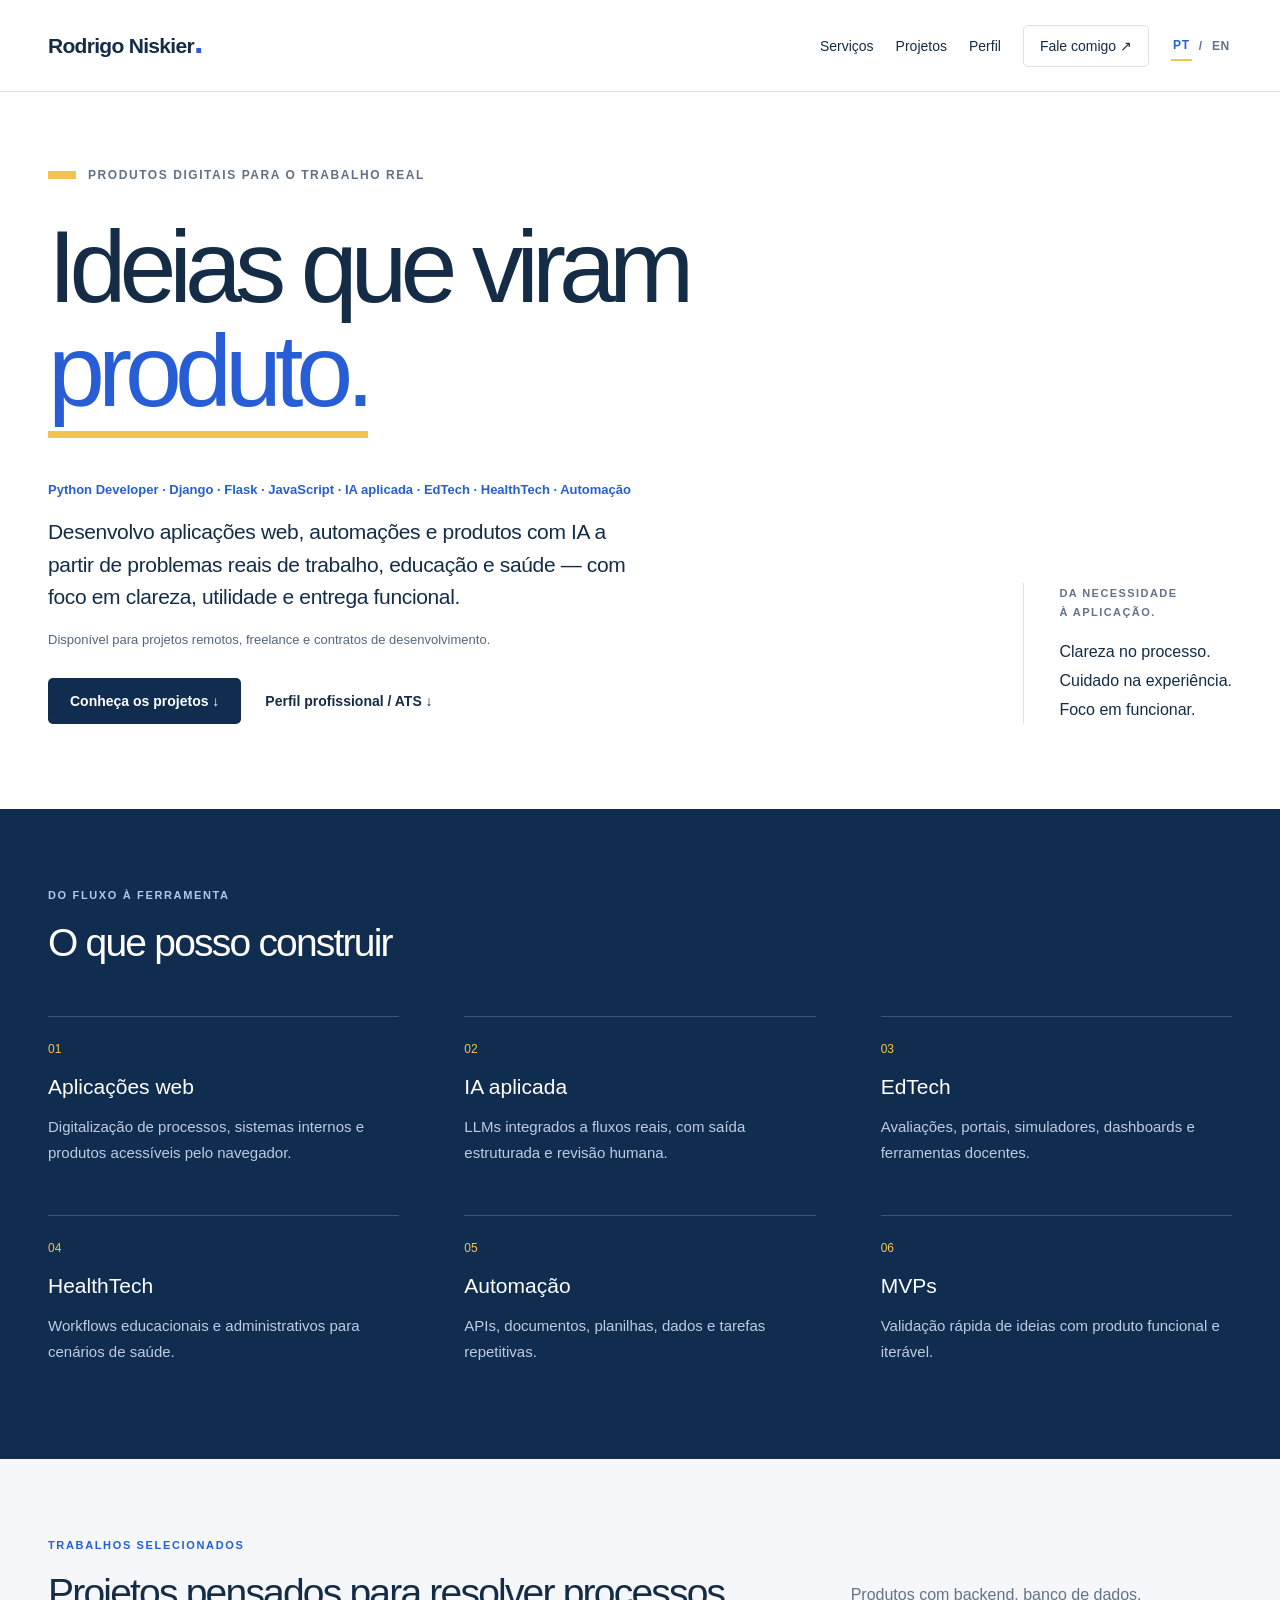
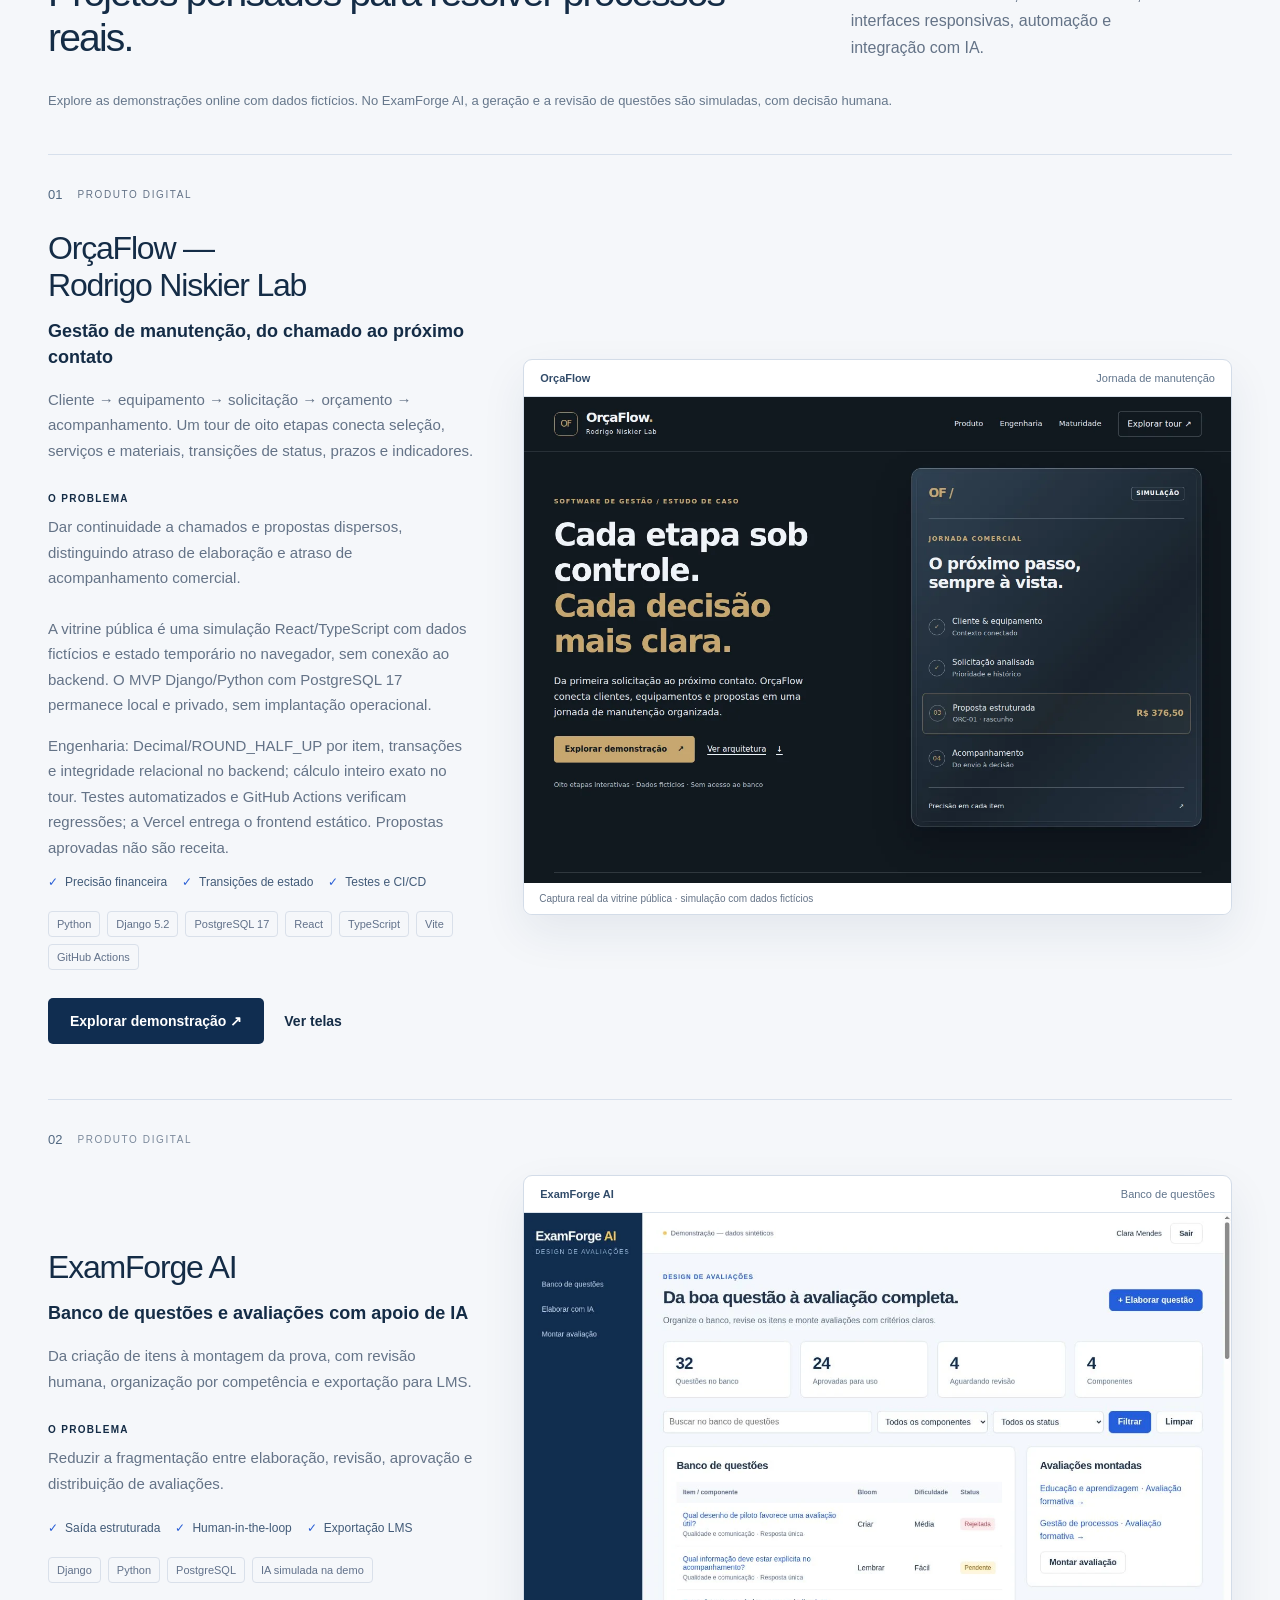
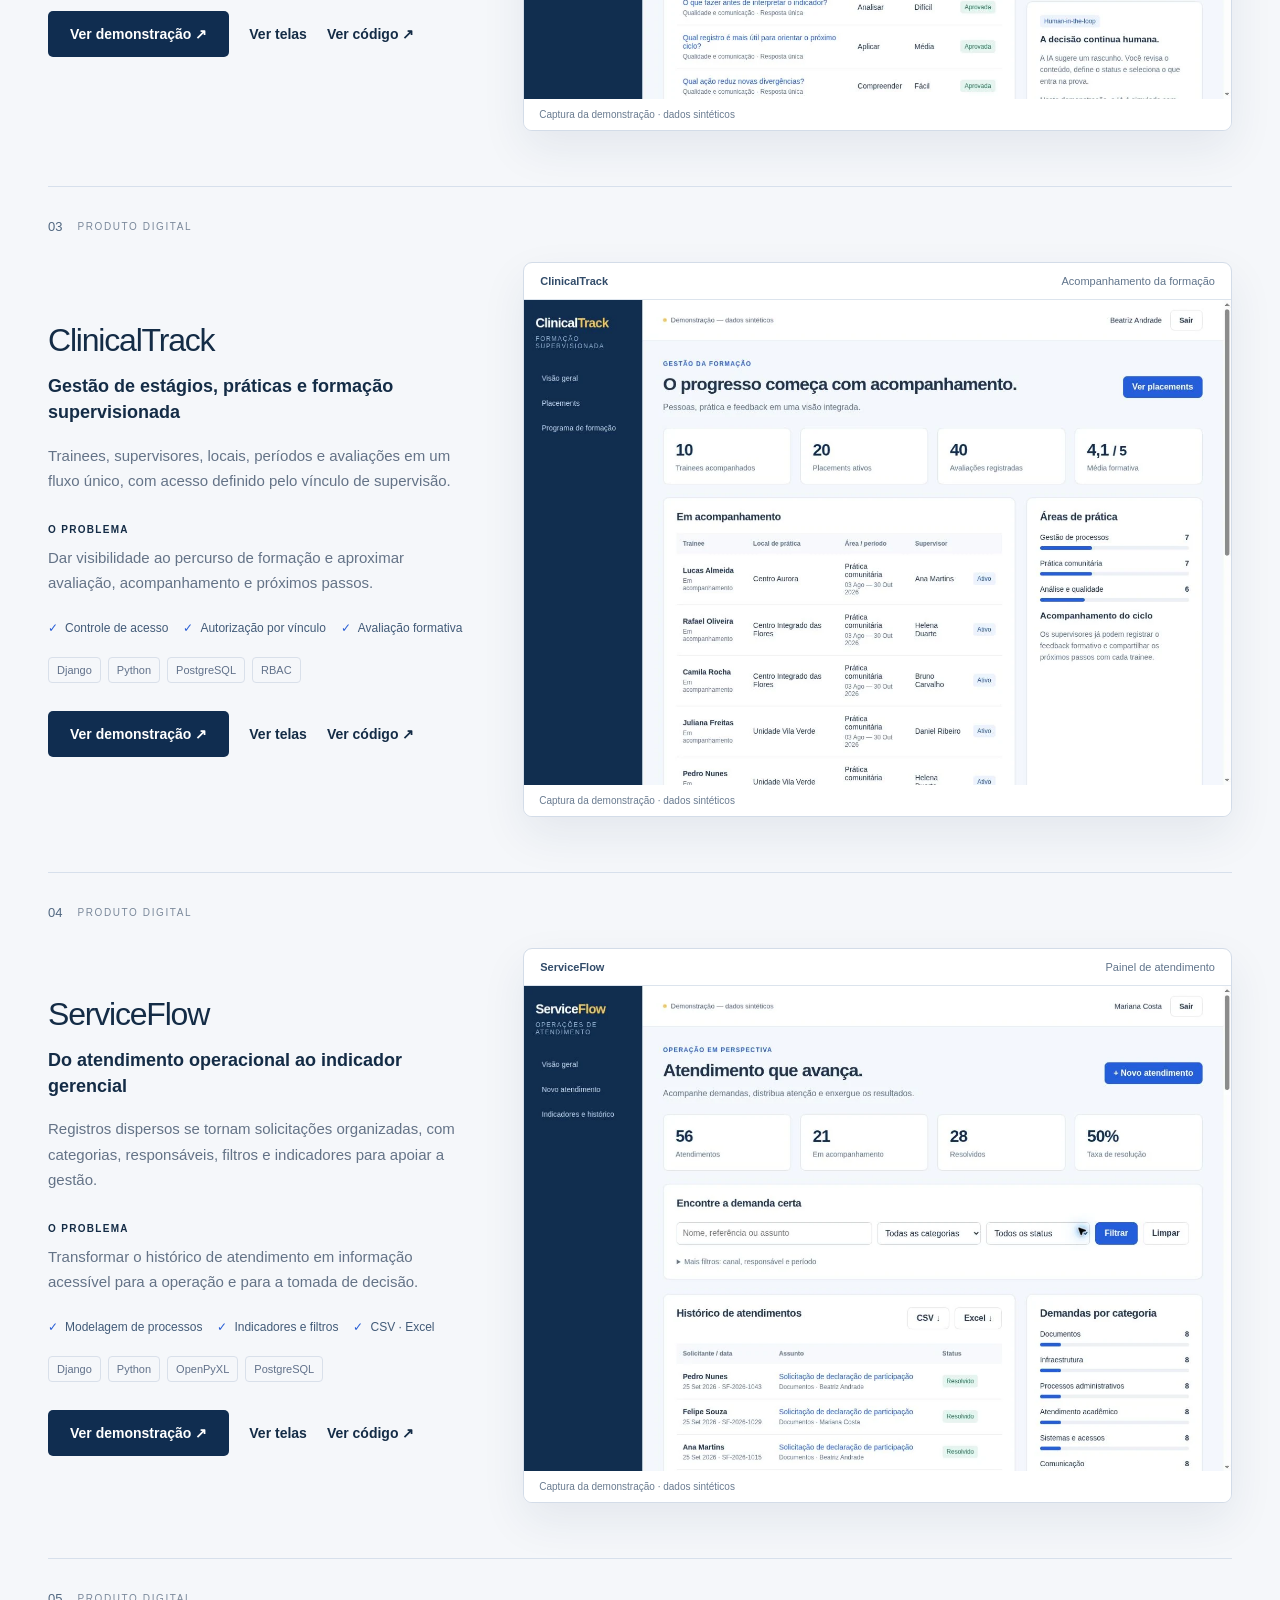
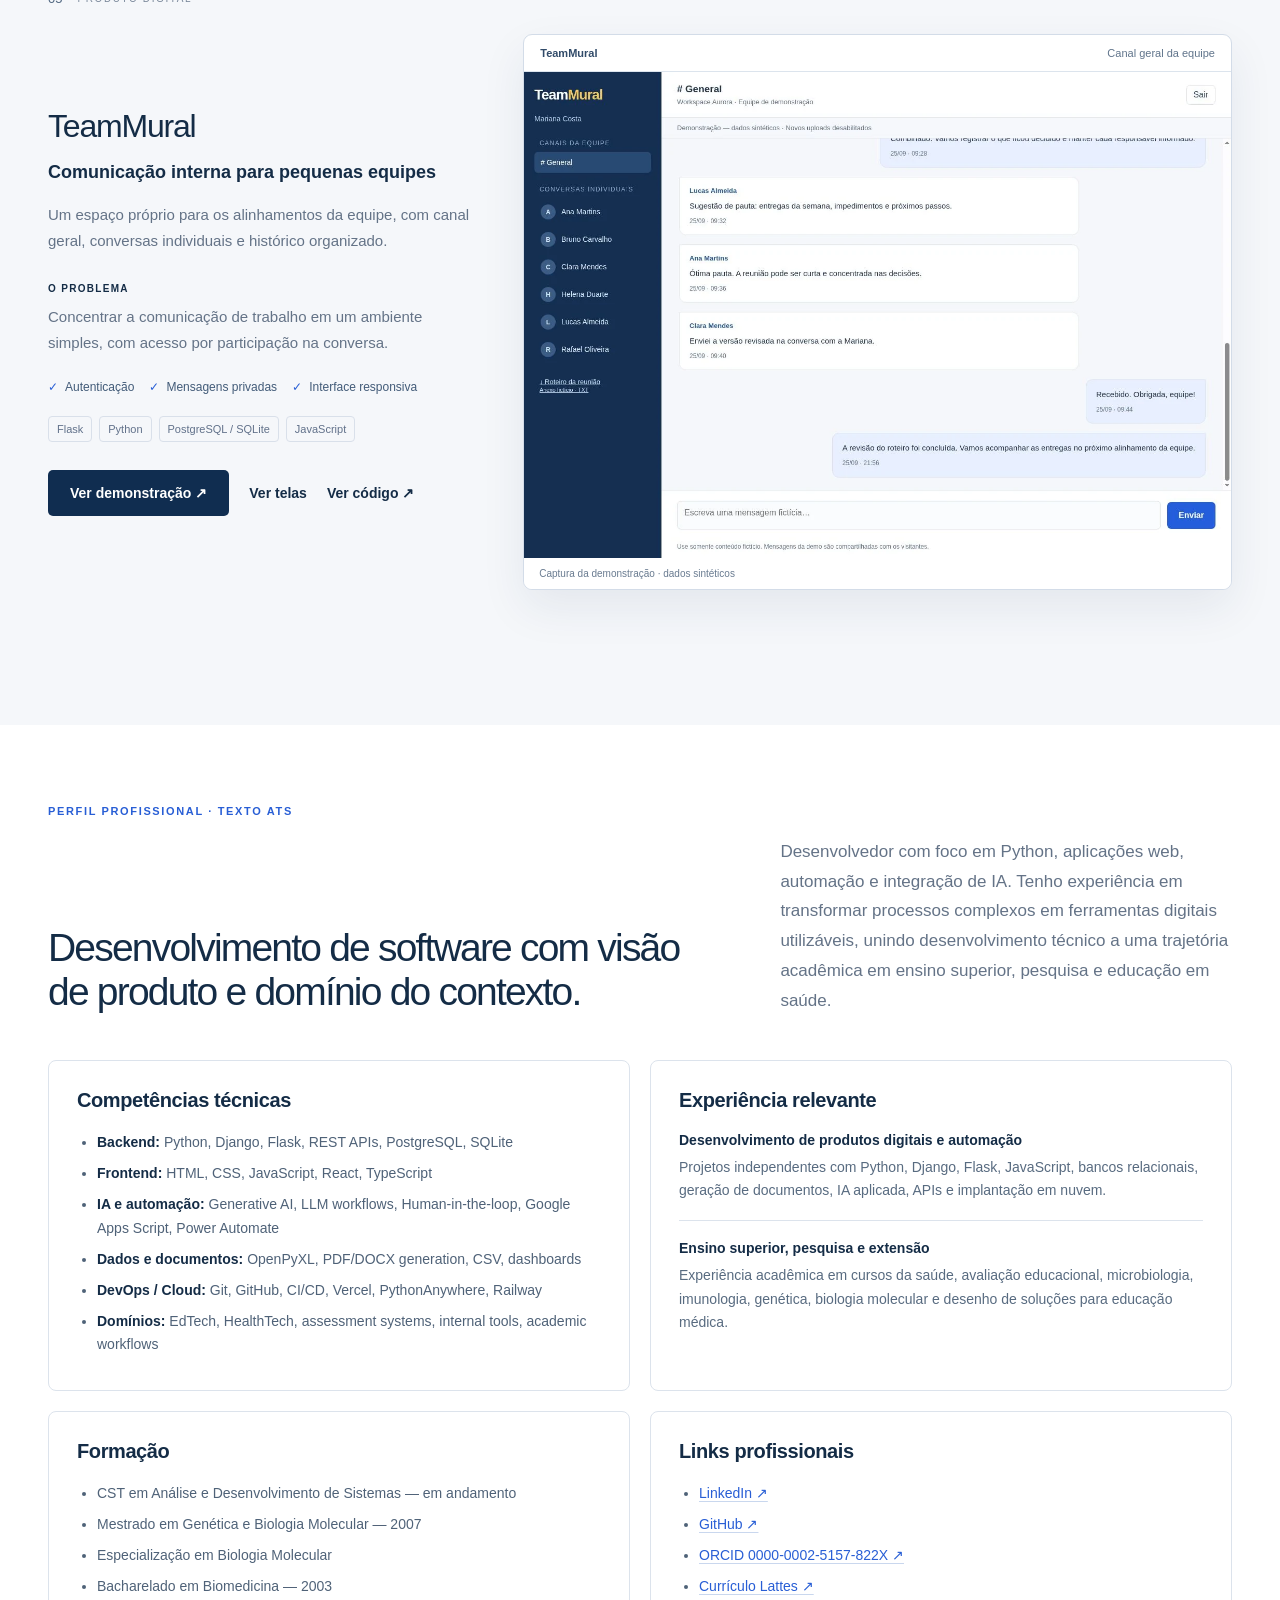
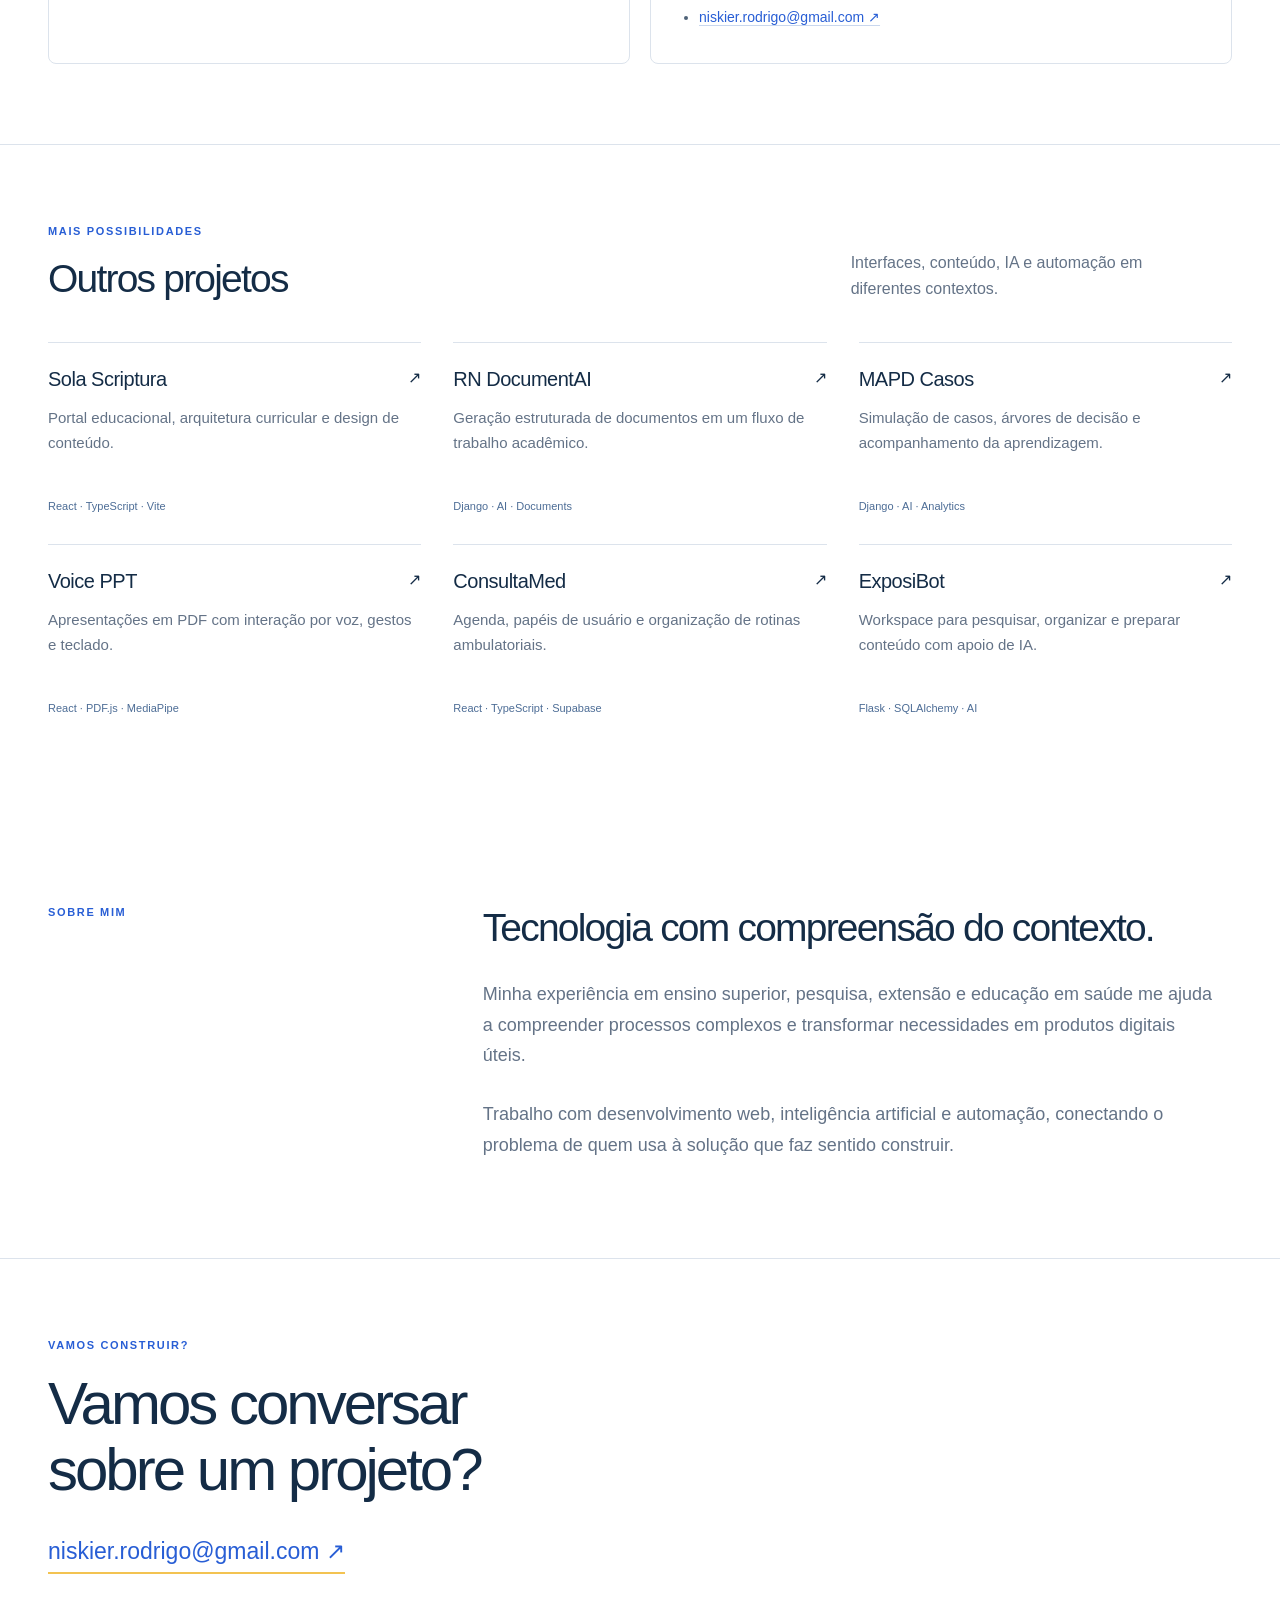
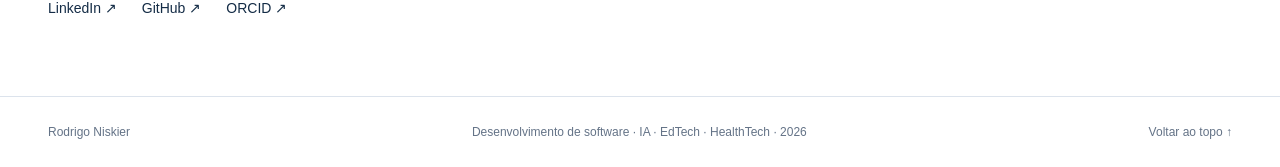
==== commit 850edba9: "feat: adicionar case bilíngue do OrçaFlow ao portfólio (#1)" ====
--- a/index.html
+++ b/index.html
@@ -107,8 +107,33 @@
       </div>
       <p class="preview-notice">Explore as demonstrações online com dados fictícios. No ExamForge AI, a geração e a revisão de questões são simuladas, com decisão humana.</p>
 
+      <article class="case" id="orcaflow">
+        <div class="case-number">01 <span>PRODUTO DIGITAL</span></div>
+        <div class="case-layout">
+          <div class="case-copy">
+            <h3>OrçaFlow —<br>Rodrigo Niskier Lab</h3>
+            <p class="case-tag">Gestão de manutenção, do chamado ao próximo contato</p>
+            <p>Cliente → equipamento → solicitação → orçamento → acompanhamento. Um tour de oito etapas conecta seleção, serviços e materiais, transições de status, prazos e indicadores.</p>
+            <div class="problem"><span>O PROBLEMA</span><p>Dar continuidade a chamados e propostas dispersos, distinguindo atraso de elaboração e atraso de acompanhamento comercial.</p></div>
+            <p>A vitrine pública é uma simulação React/TypeScript com dados fictícios e estado temporário no navegador, sem conexão ao backend. O MVP Django/Python com PostgreSQL 17 permanece local e privado, sem implantação operacional.</p>
+            <p>Engenharia: Decimal/ROUND_HALF_UP por item, transações e integridade relacional no backend; cálculo inteiro exato no tour. Testes automatizados e GitHub Actions verificam regressões; a Vercel entrega o frontend estático. Propostas aprovadas não são receita.</p>
+            <ul class="skills"><li>Precisão financeira</li><li>Transições de estado</li><li>Testes e CI/CD</li></ul>
+            <div class="tags"><span>Python</span><span>Django 5.2</span><span>PostgreSQL 17</span><span>React</span><span>TypeScript</span><span>Vite</span><span>GitHub Actions</span></div>
+            <div class="case-actions">
+              <a class="primary" href="https://orcaflow-demo.vercel.app/" target="_blank" rel="noopener noreferrer">Explorar demonstração ↗</a>
+              <button class="text-link open-gallery" data-project="orcaflow" aria-label="Ver telas de OrçaFlow">Ver telas</button>
+            </div>
+          </div>
+          <div class="screen-shell">
+            <div class="screen-chrome"><span>OrçaFlow</span><span>Jornada de manutenção</span></div>
+            <div class="screen-window"><img src="screens/orcaflow-landing.webp" alt="OrçaFlow: apresentação real da vitrine pública, com jornada comercial simulada e dados fictícios" width="1363" height="936" loading="lazy" decoding="async"></div>
+            <div class="screen-caption">Captura real da vitrine pública · simulação com dados fictícios</div>
+          </div>
+        </div>
+      </article>
+
       <article class="case" id="examforge">
-        <div class="case-number">01 <span>PRODUTO DIGITAL</span></div>
+        <div class="case-number">02 <span>PRODUTO DIGITAL</span></div>
         <div class="case-layout">
           <div class="case-copy">
             <h3>ExamForge AI</h3>
@@ -132,7 +157,7 @@
       </article>
 
       <article class="case" id="clinicaltrack">
-        <div class="case-number">02 <span>PRODUTO DIGITAL</span></div>
+        <div class="case-number">03 <span>PRODUTO DIGITAL</span></div>
         <div class="case-layout">
           <div class="case-copy">
             <h3>ClinicalTrack</h3>
@@ -156,7 +181,7 @@
       </article>
 
       <article class="case" id="serviceflow">
-        <div class="case-number">03 <span>PRODUTO DIGITAL</span></div>
+        <div class="case-number">04 <span>PRODUTO DIGITAL</span></div>
         <div class="case-layout">
           <div class="case-copy">
             <h3>ServiceFlow</h3>
@@ -180,7 +205,7 @@
       </article>
 
       <article class="case" id="teammural">
-        <div class="case-number">04 <span>PRODUTO DIGITAL</span></div>
+        <div class="case-number">05 <span>PRODUTO DIGITAL</span></div>
         <div class="case-layout">
           <div class="case-copy">
             <h3>TeamMural</h3>
--- a/style.css
+++ b/style.css
@@ -2,3 +2,56 @@
 :root{--navy:#102d50;--blue:#285ed5;--yellow:#f3c351;--ink:#142c46;--gray:#647387;--line:#dce3ec;font-family:Arial,Helvetica,sans-serif;color:var(--ink);background:#fff;font-size:16px}*{box-sizing:border-box}html{scroll-behavior:smooth;scroll-padding-top:85px}body{margin:0}a{color:inherit;text-decoration:none}button{font:inherit;cursor:pointer}a:focus-visible,button:focus-visible{outline:3px solid var(--yellow);outline-offset:5px}.skip{position:absolute;left:20px;top:-70px;background:var(--navy);color:white;padding:14px;z-index:99}.skip:focus{top:10px}.site-header{height:92px;display:flex;align-items:center;justify-content:space-between;max-width:1280px;margin:auto;padding:0 48px;border-bottom:1px solid var(--line)}.identity{font-size:21px;font-weight:700;letter-spacing:-.7px}.identity-dot{color:var(--blue);font-size:34px;line-height:0}.site-header nav{display:flex;gap:34px;align-items:center;font-size:14px}.nav-contact{border:1px solid var(--line);border-radius:5px;padding:12px 16px}.hero{max-width:1280px;margin:auto;padding:76px 48px 85px}.hero-kicker{display:flex;align-items:center;gap:12px;font-size:12px;font-weight:700;letter-spacing:.13em;color:#617187}.hero-kicker span{height:8px;width:28px;background:var(--yellow)}h1{font-size:clamp(64px,8vw,112px);font-weight:500;line-height:1.02;letter-spacing:-7px;margin:33px 0 40px}h1 em{font-style:normal;color:var(--blue);position:relative}h1 em:after{content:'';position:absolute;left:0;right:0;bottom:-10px;height:7px;background:var(--yellow)}.hero-bottom{display:grid;grid-template-columns:2fr 1fr;gap:60px}.hero-role{font-size:13px;color:var(--blue);line-height:1.7;font-weight:600;margin:15px 0}.hero-description{font-size:21px;line-height:1.55;max-width:600px;letter-spacing:-.35px;margin:15px 0 30px}.hero-actions,.case-actions{display:flex;gap:24px;align-items:center;flex-wrap:wrap}.primary{display:inline-flex;gap:20px;justify-content:space-between;align-items:center;color:white;background:var(--navy);padding:15px 22px;border:0;border-radius:5px;font-size:14px;font-weight:600}.primary:hover{background:var(--blue)}.text-link{font-size:14px;font-weight:600;padding:12px 0}.text-link:hover{text-decoration:underline}.hero-note{border-left:1px solid var(--line);padding-left:35px;justify-self:end;align-self:end}.hero-note span{font-size:11px;font-weight:700;letter-spacing:.13em;color:var(--gray);line-height:1.6}.hero-note p{font-size:16px;line-height:1.8;margin-bottom:0}.section{padding:80px 48px;max-width:1280px;margin:auto}.selected{background:#f5f7fa;max-width:none;padding-left:max(48px,calc((100vw - 1184px)/2));padding-right:max(48px,calc((100vw - 1184px)/2))}.section-heading{display:grid;grid-template-columns:2fr 1fr;gap:40px;align-items:end;margin-bottom:30px}.eyebrow{display:block;font-size:11px;letter-spacing:.15em;font-weight:700;color:var(--blue);margin-bottom:20px}h2{font-size:39px;letter-spacing:-1.8px;line-height:1.15;font-weight:500;margin:0}.section-heading>p{font-size:16px;line-height:1.65;color:var(--gray);max-width:300px;margin:0}.preview-notice{font-size:13px;color:#66778b;line-height:1.6;margin-bottom:42px}.case{border-top:1px solid #d7e0ec;padding:32px 0 55px}.case-number{font-size:13px;color:#506780;display:flex;align-items:center;gap:15px;margin-bottom:28px}.case-number span{font-size:10px;letter-spacing:.16em;color:#7b899b}.case-layout{display:grid;grid-template-columns:.9fr 1.5fr;gap:50px;align-items:center}.case h3{font-size:32px;letter-spacing:-1.2px;font-weight:500;margin:0 0 14px}.case-tag{font-size:18px;line-height:1.45;font-weight:600;margin:0 0 17px}.case-copy>p:not(.case-tag),.problem p{font-size:15px;line-height:1.7;color:var(--gray)}.problem{margin:25px 0}.problem span{font-size:10px;letter-spacing:.13em;font-weight:700}.problem p{margin:8px 0}.skills{padding:0;list-style:none;display:flex;flex-wrap:wrap;gap:8px 15px;font-size:12px;color:#425b78}.skills li:before{content:'✓';margin-right:7px;color:var(--blue)}.tags{display:flex;gap:7px;flex-wrap:wrap;margin:22px 0 28px}.tags span{padding:6px 8px;font-size:11px;color:#61718a;border:1px solid #d9e0ea;border-radius:4px}.screen-shell{background:white;border:1px solid #d3dce8;border-radius:9px;box-shadow:0 18px 45px #1b385514;overflow:hidden;min-width:0}.screen-chrome{display:flex;justify-content:space-between;padding:12px 16px;border-bottom:1px solid #dce4ed;font-size:11px;color:#60748b}.screen-chrome span:first-child{font-weight:700;color:#314b69}.screen-window{aspect-ratio:1365/890;position:relative;overflow:hidden;background:#f4f7fb}.screen-window img,.gallery-view img{display:block;width:100%;height:auto}.screen-window{aspect-ratio:1363/936}.case-actions{gap:14px 20px}.case-actions .text-link{border:0;background:transparent;color:var(--ink)}.screen-caption{padding:10px 15px;font-size:10px;color:#697b90;background:white}.other-grid{display:grid;grid-template-columns:repeat(3,1fr);gap:0 32px;margin-top:40px}.other-project{padding:25px 0 30px;border-top:1px solid var(--line)}.other-project>div{display:flex;justify-content:space-between;gap:20px}.other-project h3{margin:0;font-size:20px;font-weight:500;letter-spacing:-.5px}.other-project p{font-size:15px;line-height:1.65;color:var(--gray);min-height:75px}.other-project small{font-size:11px;color:#4d6d96}.other-project:hover h3{color:var(--blue)}.services{background:var(--navy);color:white;max-width:none;padding-left:max(48px,calc((100vw - 1184px)/2));padding-right:max(48px,calc((100vw - 1184px)/2))}.services .eyebrow{color:#adc7ee}.service-grid{display:grid;grid-template-columns:repeat(3,1fr);gap:35px 65px;margin-top:50px}.service-grid article{border-top:1px solid #3a5576;padding-top:22px}.service-grid article>span{color:var(--yellow);font-size:12px}.service-grid h3{font-size:21px;font-weight:500;margin:18px 0 10px}.service-grid p{font-size:15px;line-height:1.7;color:#bdcce0}.about{display:grid;grid-template-columns:1fr 2fr;gap:60px;border-bottom:1px solid var(--line)}.about p{font-size:18px;line-height:1.7;color:var(--gray);max-width:730px;margin-top:28px}.contact h2{font-size:60px;letter-spacing:-3px;line-height:1.1;margin-bottom:35px}.email-link{font-size:23px;color:var(--blue);border-bottom:2px solid var(--yellow);padding-bottom:8px}.contact-links{display:flex;gap:25px;margin-top:35px;font-size:14px}footer{max-width:1280px;margin:auto;border-top:1px solid var(--line);padding:28px 48px;display:flex;justify-content:space-between;gap:15px;font-size:12px;color:var(--gray)}dialog{width:min(1250px,96vw);padding:0;border:1px solid var(--line);border-radius:9px;color:var(--ink);max-height:94vh}dialog::backdrop{background:#081d36ba}dialog header{padding:18px 24px;display:flex;align-items:center;justify-content:space-between}dialog header strong{font-size:21px}dialog header p{font-size:12px;color:var(--gray);margin:6px 0 0}dialog button{border:1px solid var(--line);background:white;border-radius:5px;padding:10px 15px;color:var(--ink)}.gallery-tabs{display:flex;gap:10px;padding:0 24px 18px}.gallery-tabs [aria-pressed=true]{background:var(--navy);color:white}.gallery-view{width:100%;max-height:75vh;overflow:auto;border-top:1px solid var(--line)}.gallery-tabs{flex-wrap:wrap}
 @media(max-width:1000px){.case-layout{gap:28px;grid-template-columns:1fr 1.2fr}.section{padding:65px 30px}.selected,.services{padding-left:30px;padding-right:30px}.site-header,.hero{padding-left:30px;padding-right:30px}.case h3{font-size:28px}.case-tag{font-size:16px}.other-grid{gap:0 24px}.service-grid{gap:30px}.hero-note{padding-left:25px}.hero-description{font-size:19px}h1{letter-spacing:-5px}}
 @media(max-width:700px){.site-header{height:78px;padding:0 20px}.identity{font-size:18px}.site-header nav{gap:18px;font-size:13px}.site-header nav>a:nth-child(2){display:none}.nav-contact{border:0;padding:0}.hero{padding:50px 20px 60px}.hero-kicker{font-size:10px;letter-spacing:.07em}h1{font-size:70px;letter-spacing:-4px;margin:28px 0 35px}.hero-bottom{display:block}.hero-note{display:none}.hero-role{font-size:12px}.hero-description{font-size:19px}.section{padding:55px 20px}.section-heading{display:block}.section-heading>p{margin-top:20px;max-width:none}h2{font-size:32px;letter-spacing:-1.3px}.case-layout{display:flex;flex-direction:column-reverse;gap:28px}.case-copy,.screen-shell{width:100%}.case{padding-bottom:42px}.case h3{font-size:30px}.case-tag{font-size:18px}.other-grid{grid-template-columns:1fr 1fr;gap:0 22px}.other-project p{min-height:0;font-size:14px}.other-project h3{font-size:18px}.service-grid{grid-template-columns:1fr 1fr;gap:28px}.service-grid h3{font-size:19px}.about{display:block}.about p{font-size:17px}.contact h2{font-size:45px;letter-spacing:-2px}.email-link{font-size:19px}footer{padding:24px 20px;flex-wrap:wrap;line-height:1.6}.gallery-tabs{gap:6px;padding:0 12px 12px}.gallery-tabs button{font-size:12px;padding:8px}.gallery-view{max-height:70vh}.email-link{font-size:clamp(15px,4.5vw,19px);overflow-wrap:anywhere}h1{font-size:clamp(56px,15vw,70px)}.screen-caption{font-size:9px}}@media(prefers-reduced-motion:reduce){html{scroll-behavior:auto}}
+
+
+/* Bilingual navigation + ATS-readable profile */
+.language-switch{display:inline-flex;align-items:center;gap:7px;font-size:12px;font-weight:700;letter-spacing:.06em;color:var(--gray)}
+.language-switch a{padding:7px 2px}
+.language-switch a[aria-current="page"]{color:var(--blue);border-bottom:2px solid var(--yellow)}
+.availability{font-size:13px;line-height:1.6;color:#53677f;margin:-14px 0 28px}
+.profile{border-bottom:1px solid var(--line)}
+.profile-intro{display:grid;grid-template-columns:1.5fr 1fr;gap:55px;align-items:end;margin-bottom:45px}
+.profile-intro>p{font-size:17px;line-height:1.75;color:var(--gray);margin:0}
+.profile-grid{display:grid;grid-template-columns:repeat(2,minmax(0,1fr));gap:20px}
+.profile-card{border:1px solid var(--line);border-radius:8px;padding:26px 28px;background:#fff}
+.profile-card h3{font-size:20px;line-height:1.3;margin:0 0 18px;font-weight:600;letter-spacing:-.4px}
+.keyword-list,.credential-list{margin:0;padding-left:20px}
+.keyword-list li,.credential-list li{font-size:14px;line-height:1.65;margin:8px 0;color:#4f6278}
+.keyword-list strong{color:var(--ink)}
+.profile-entry+ .profile-entry{border-top:1px solid var(--line);margin-top:18px;padding-top:18px}
+.profile-entry strong{font-size:14px}
+.profile-entry p{font-size:14px;line-height:1.65;color:#586b80;margin:7px 0 0}
+.credential-list a{color:var(--blue);text-decoration:underline;text-decoration-color:#c9d7ee;text-underline-offset:3px}
+.site-header nav{gap:22px}
+
+@media(max-width:900px){
+  .profile-intro{grid-template-columns:1fr;gap:20px}
+}
+@media(max-width:700px){
+  .site-header nav .nav-secondary{display:none}
+  .site-header nav{gap:14px}
+  .language-switch{font-size:11px}
+  .profile-grid{grid-template-columns:1fr}
+  .profile-card{padding:22px}
+  .availability{margin-top:-8px}
+}
+@media print{
+  :root{font-size:12px}
+  .site-header,.hero-note,.hero-actions,.screen-shell,.open-gallery,dialog,.skip{display:none!important}
+  .hero,.section,.selected,.services,.about,.contact,footer{max-width:none;padding:18px 0;margin:0;background:#fff!important;color:#000!important}
+  .hero{display:block}
+  .hero h1{font-size:34px;letter-spacing:-1px;margin:0 0 12px}
+  .hero-description,.profile-intro>p,.about p,.case-copy>p,.problem p,.keyword-list li,.profile-entry p{color:#222!important}
+  .section-heading,.case-layout,.about,.profile-intro{display:block}
+  .case{break-inside:avoid;padding:14px 0}
+  .case-layout{display:block}
+  .other-grid,.service-grid,.profile-grid{display:block}
+  .other-project,.service-grid article,.profile-card{break-inside:avoid;border:0;border-top:1px solid #bbb;border-radius:0;padding:12px 0}
+  a{text-decoration:none}
+  .primary{background:none!important;color:#000!important;padding:0}
+}
+
+/* Keep existing project cards readable on the narrowest phone viewports. */
+@media(max-width:360px){.other-grid{grid-template-columns:1fr}}
+/* Improve small-text contrast for the new case without restyling existing cases. */
+#orcaflow .case-number span,#orcaflow .screen-caption{color:var(--gray)}
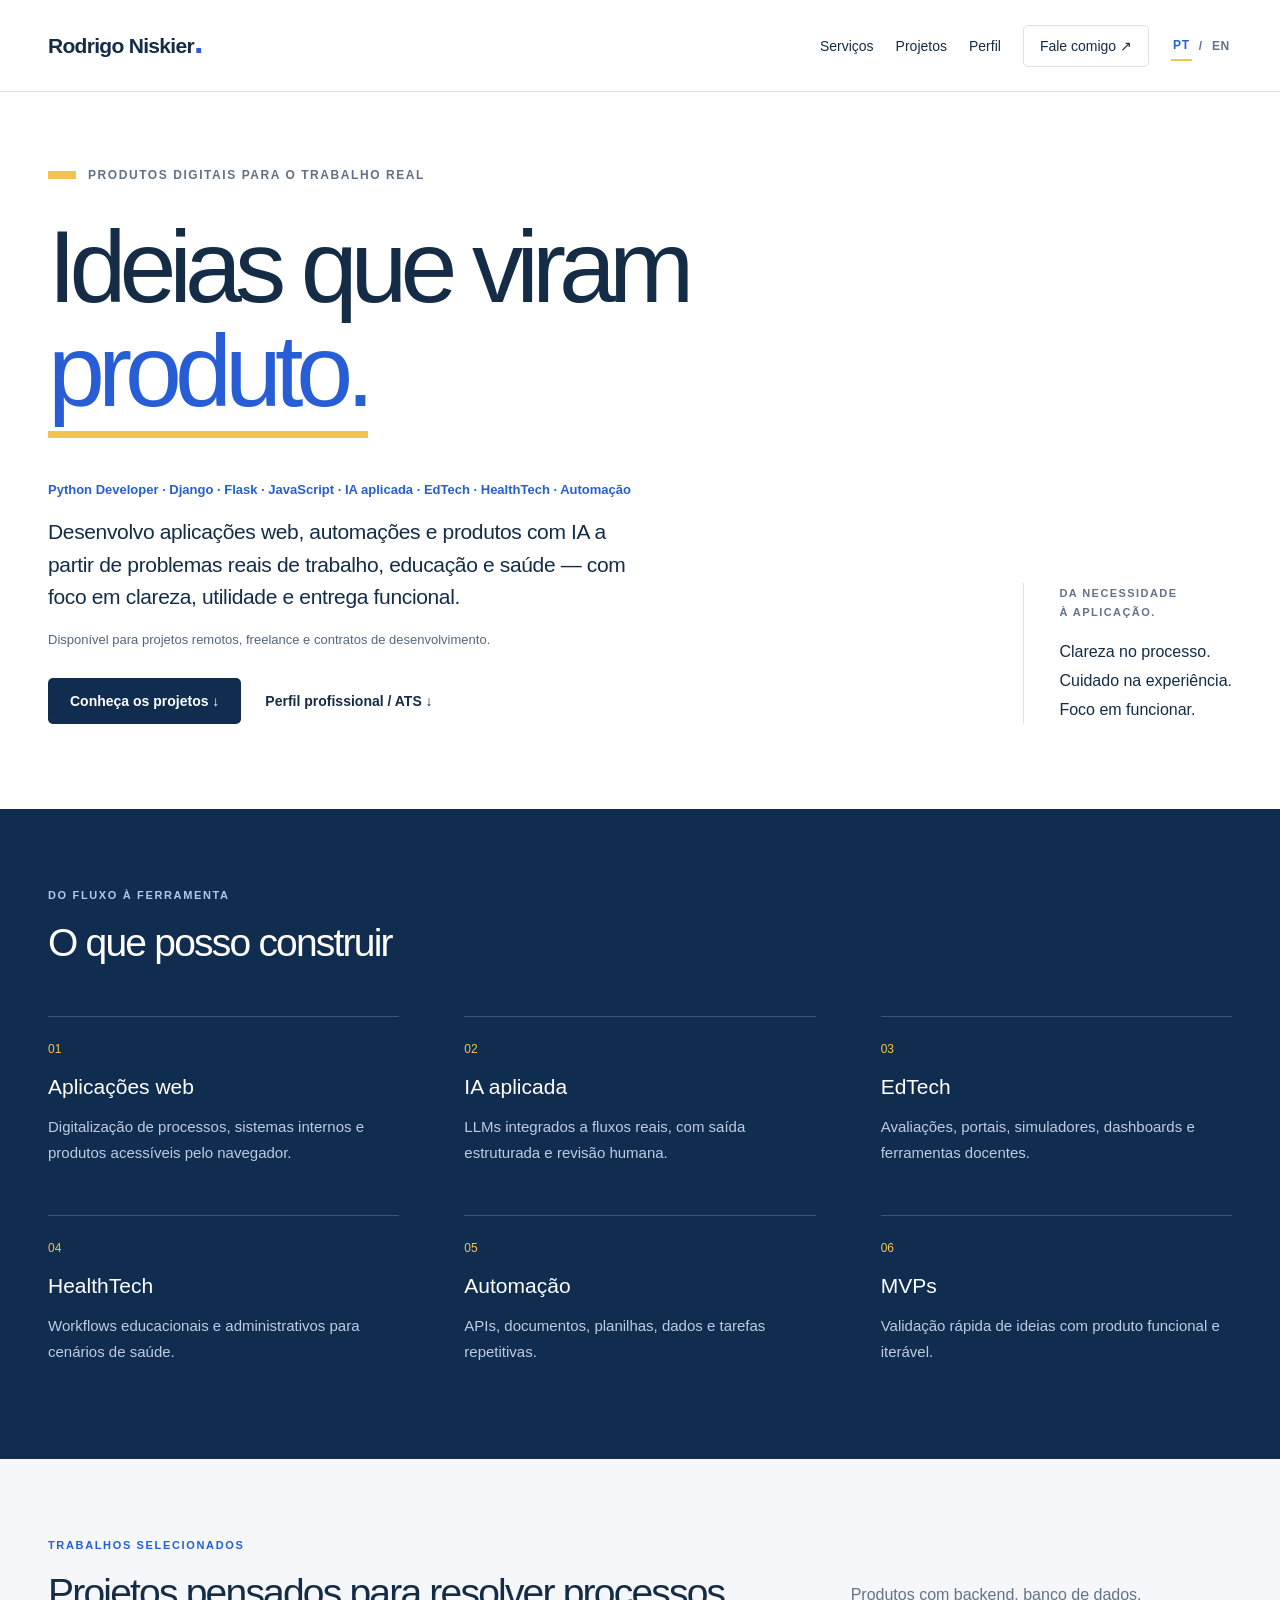
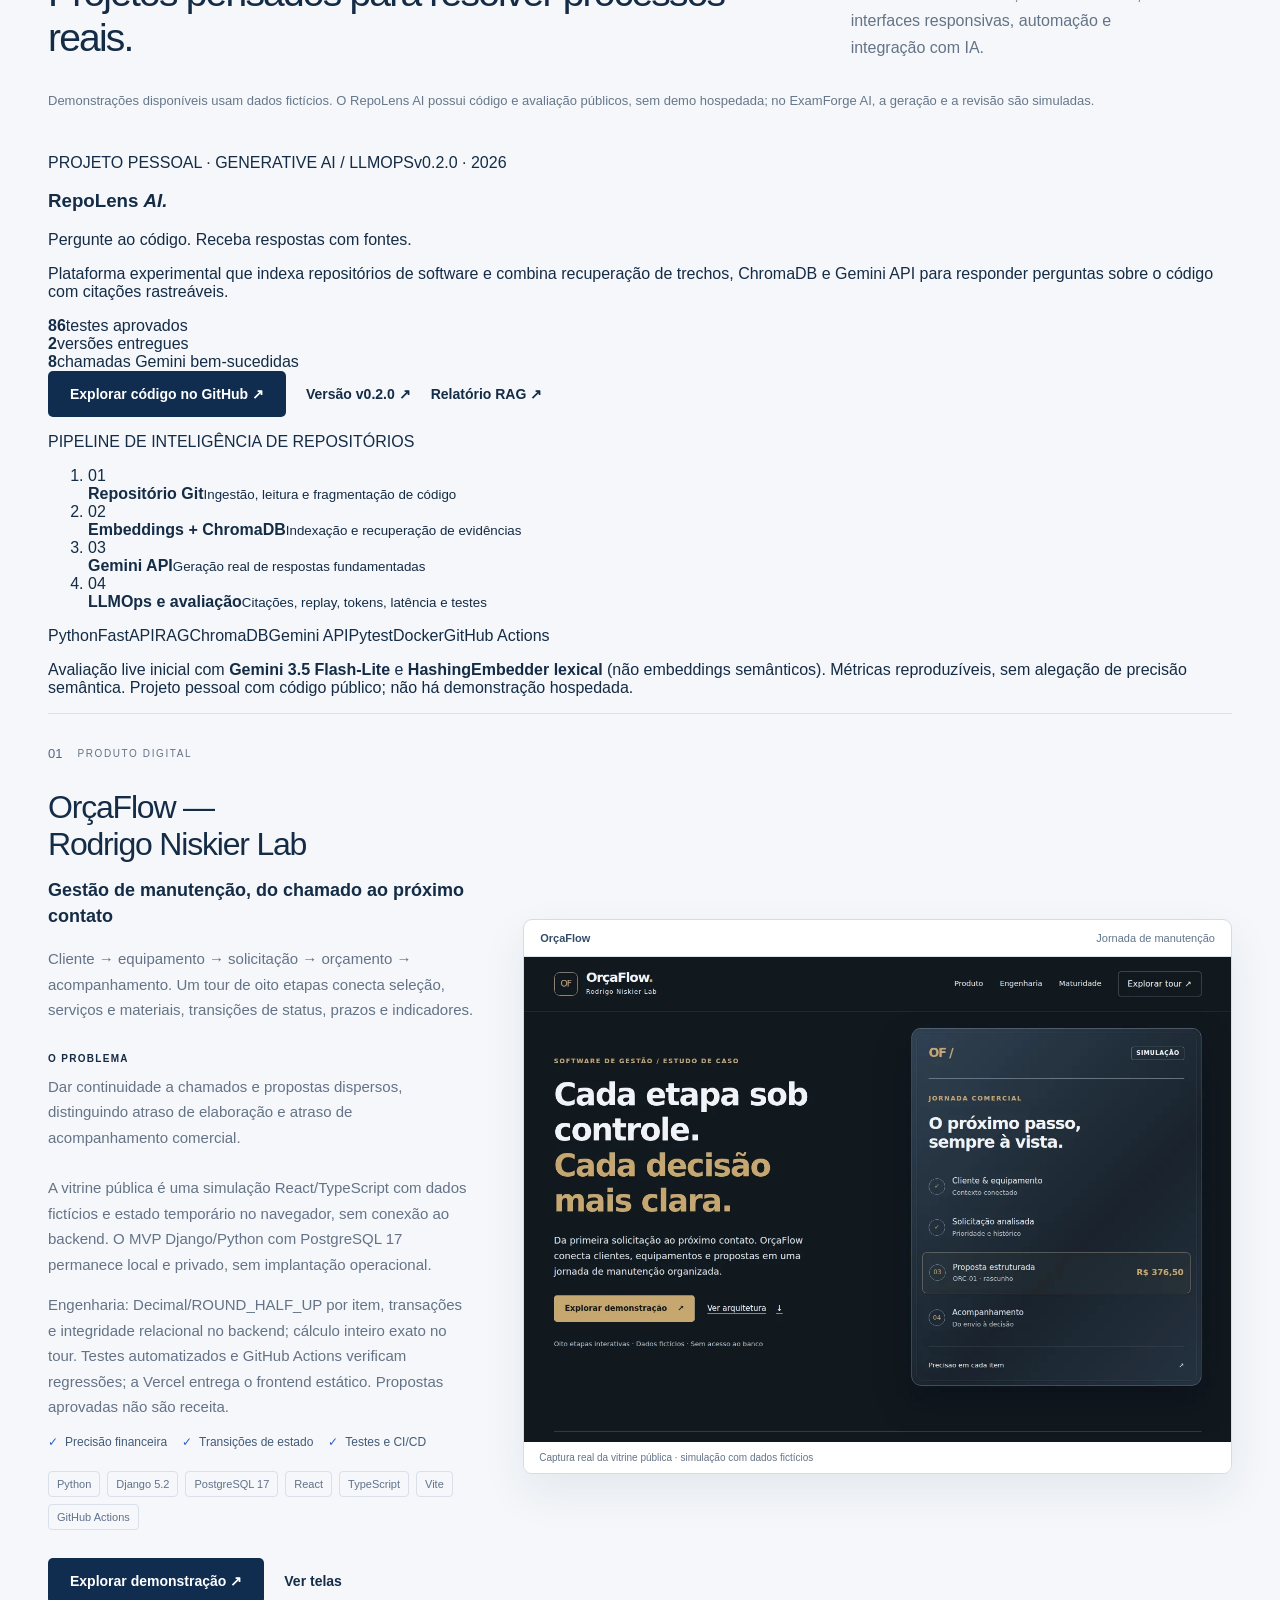
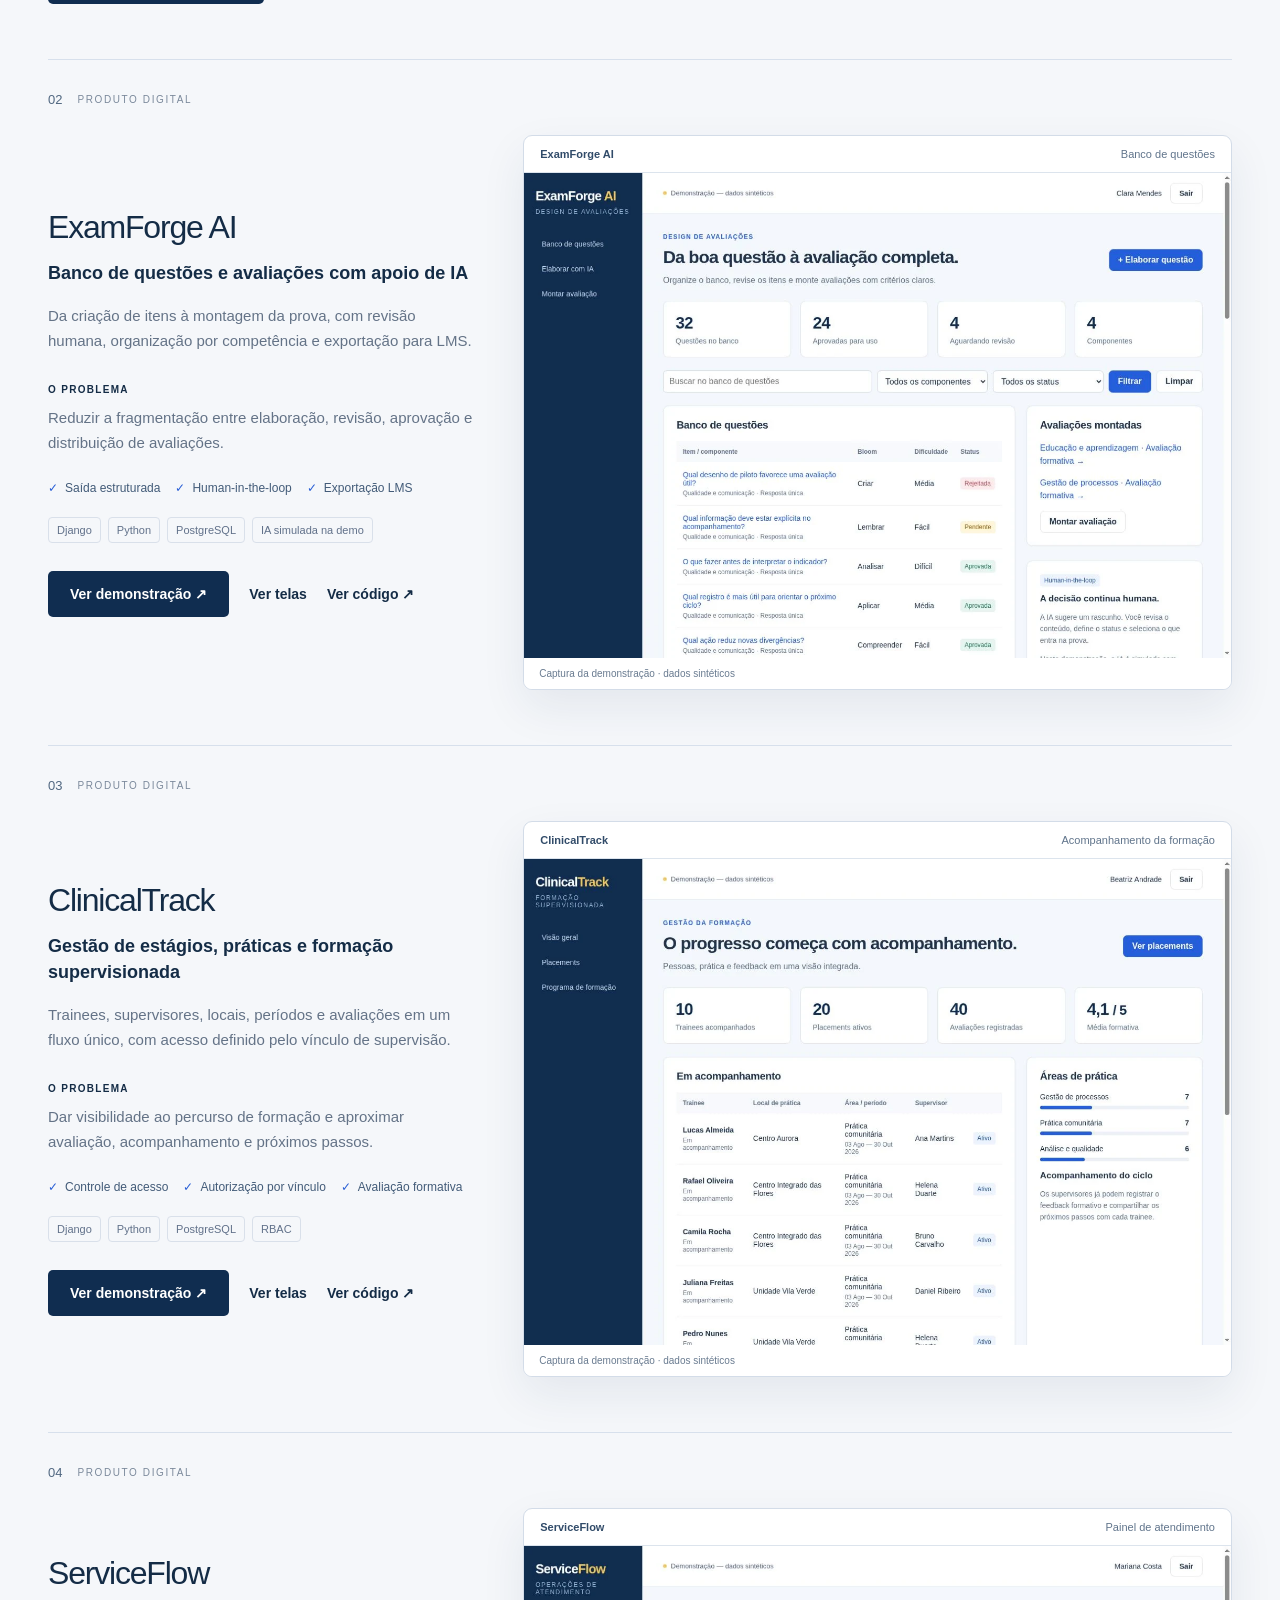
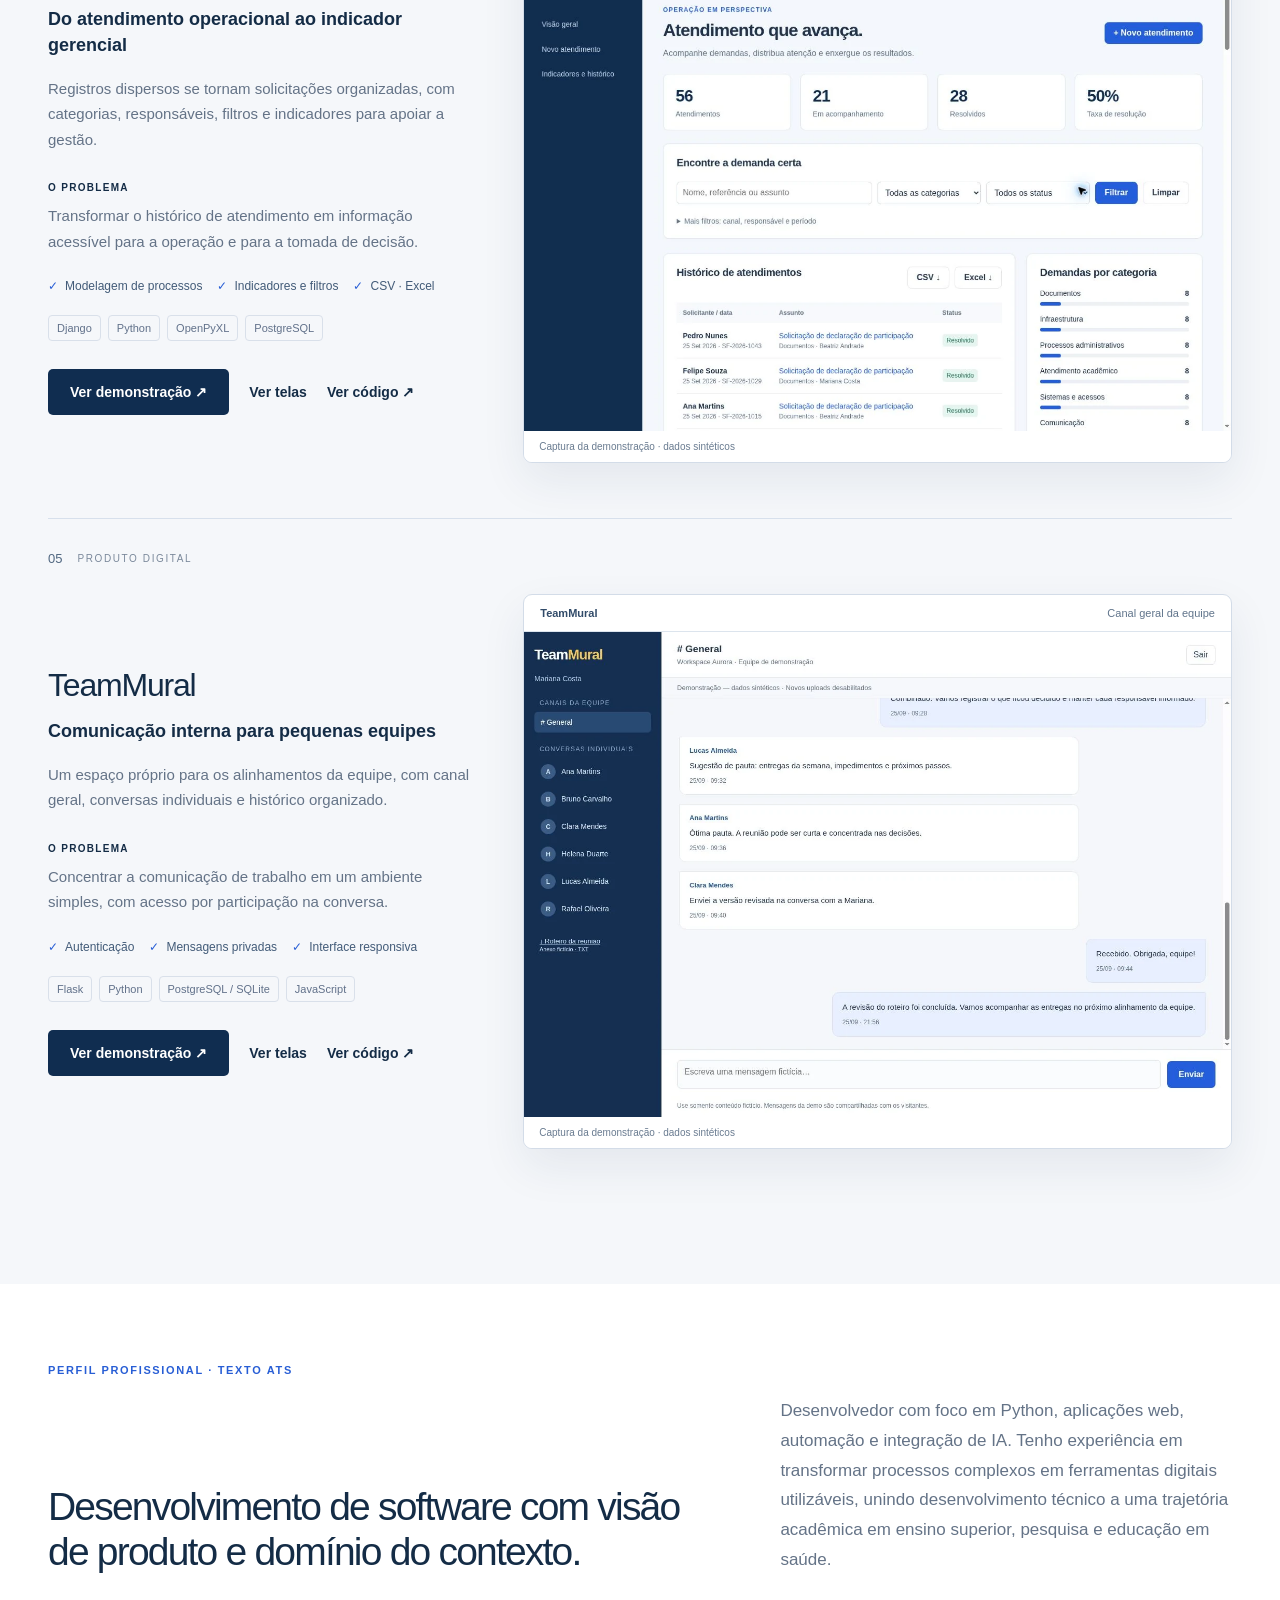
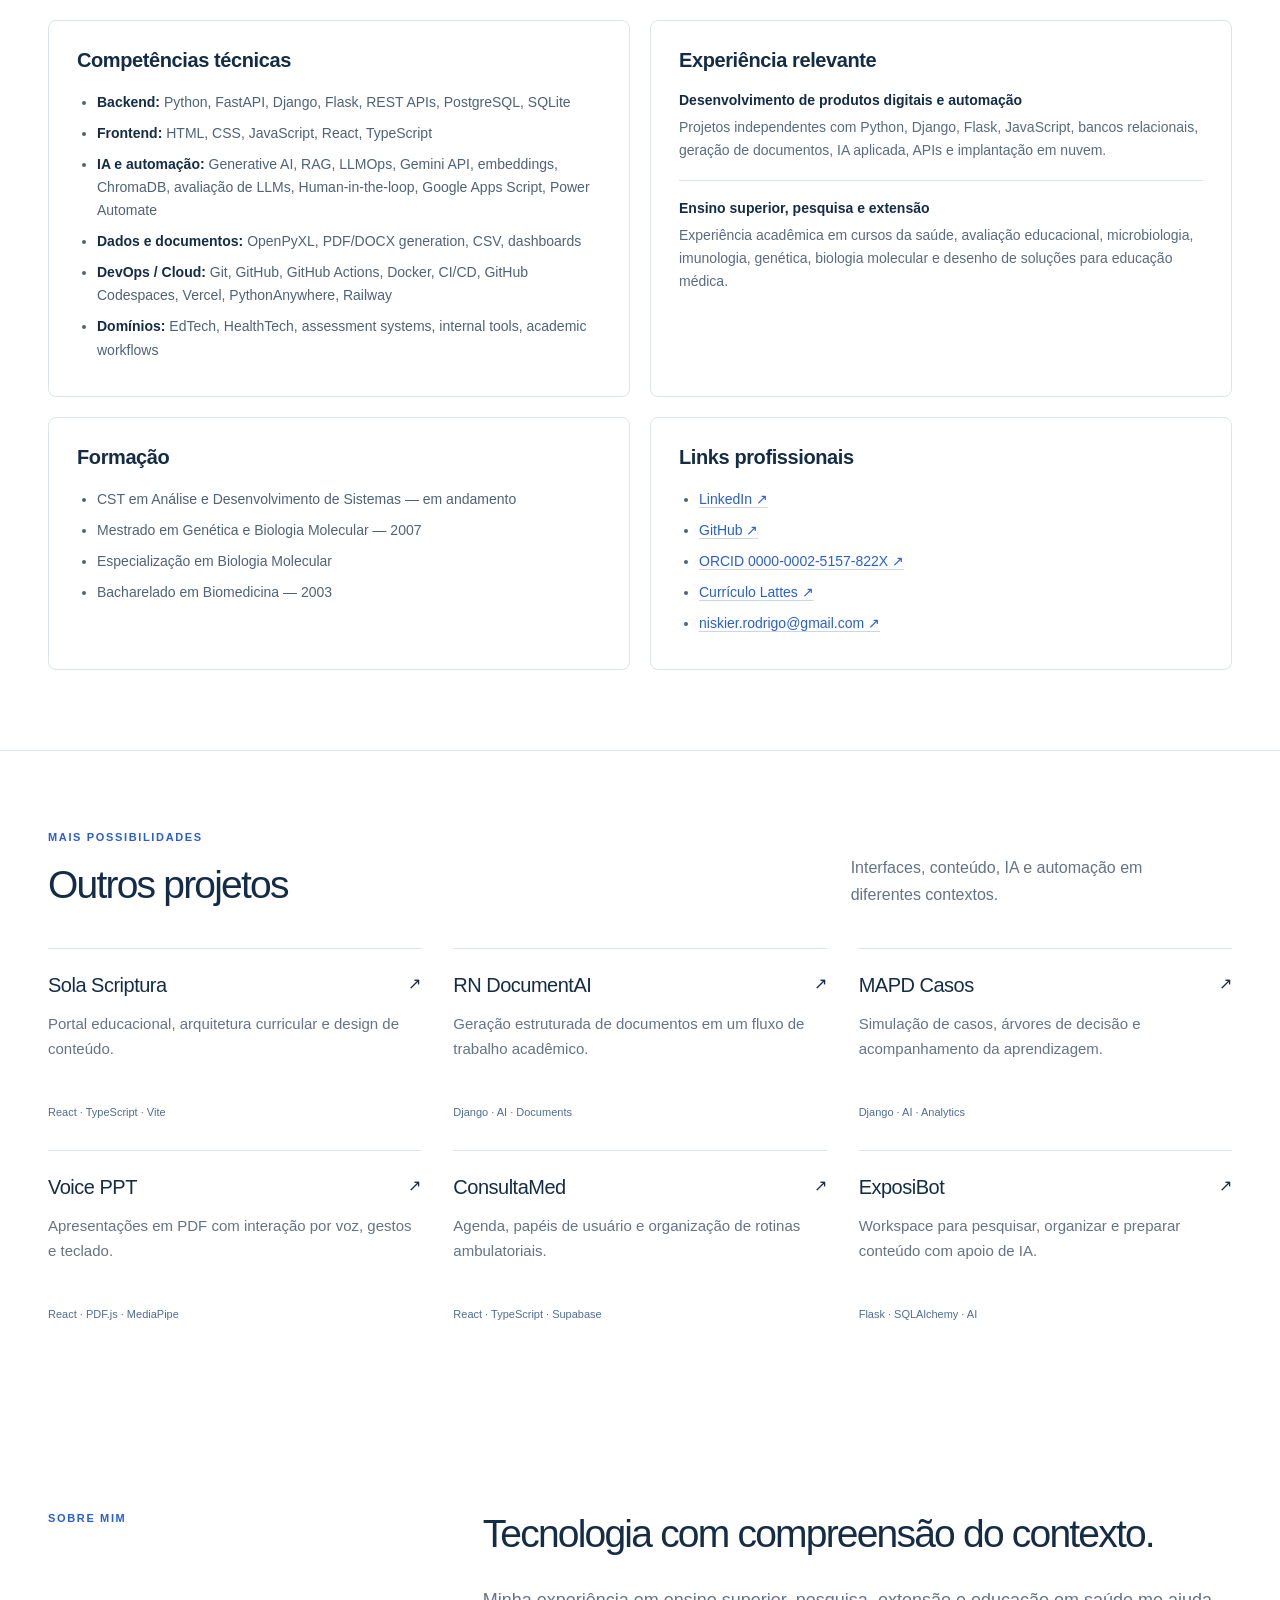
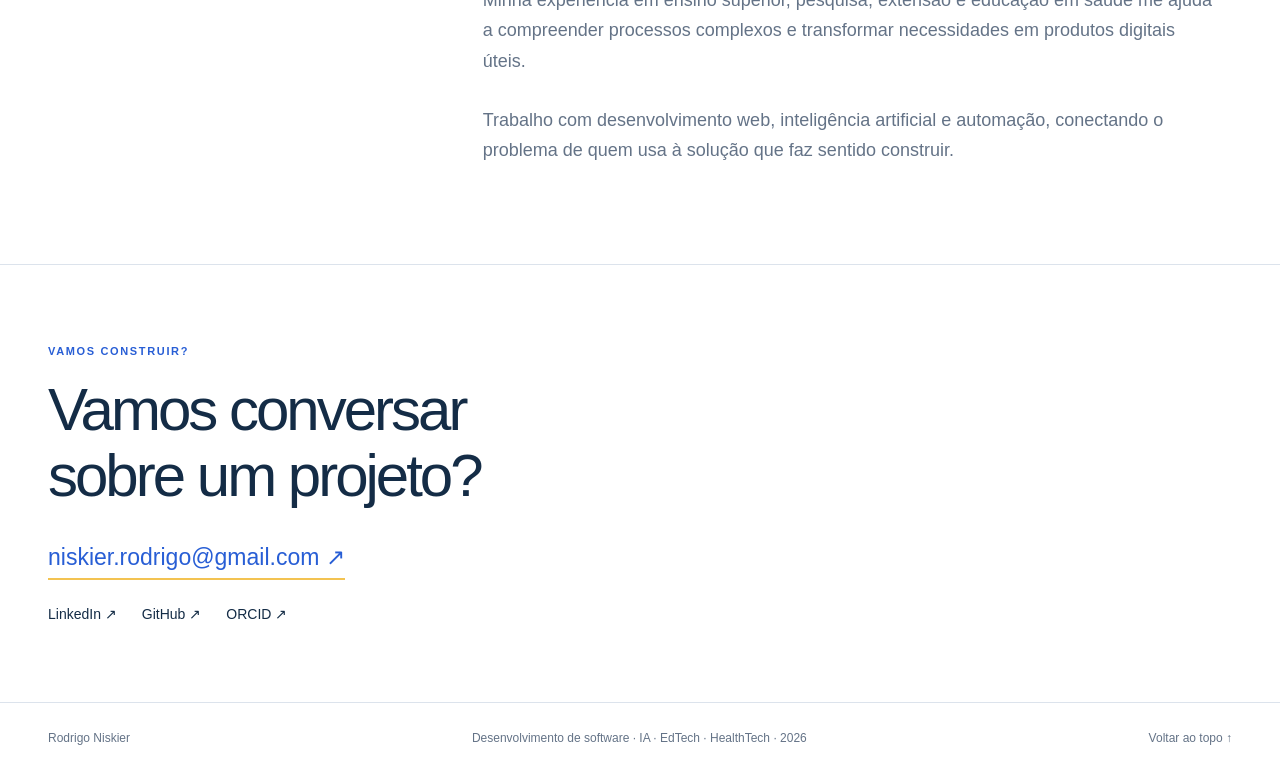
==== commit c08ab216: "feat(portfolio): feature RepoLens AI RAG project (pt)" ====
--- a/index.html
+++ b/index.html
@@ -4,8 +4,8 @@
   <meta charset="utf-8">
   <meta name="viewport" content="width=device-width,initial-scale=1">
   <title>Rodrigo Niskier | Desenvolvedor Python · IA · EdTech · HealthTech</title>
-  <meta name="description" content="Desenvolvedor Python focado em aplicações web, IA aplicada, automação, EdTech e HealthTech. Portfólio com projetos em Django, Flask, JavaScript, React, PostgreSQL, APIs e geração de documentos.">
-  <meta name="keywords" content="Python, Django, Flask, JavaScript, React, TypeScript, PostgreSQL, APIs, AI, Generative AI, Automation, EdTech, HealthTech, GitHub, Vercel, OpenPyXL, Google Apps Script">
+  <meta name="description" content="Portfólio de desenvolvimento Python, FastAPI, RAG e IA generativa com Gemini API, ChromaDB, LLMOps, Docker, CI/CD e aplicações EdTech e HealthTech.">
+  <meta name="keywords" content="Python, FastAPI, Django, Flask, RAG, LLMOps, Gemini API, embeddings, ChromaDB, Pytest, Docker, GitHub Actions, JavaScript, React, TypeScript, PostgreSQL, APIs, Generative AI, Automation, EdTech, HealthTech">
   <meta name="author" content="Rodrigo Niskier">
   <meta property="og:title" content="Rodrigo Niskier | Desenvolvedor Python e produtos digitais">
   <meta property="og:description" content="Aplicações web, IA e automação para problemas reais de educação, saúde e trabalho.">
@@ -39,7 +39,7 @@
     ],
     "knowsAbout":[
       "Python","Django","Flask","JavaScript","React","TypeScript","PostgreSQL",
-      "REST APIs","Generative AI","Automation","EdTech","HealthTech","OpenPyXL",
+      "REST APIs","Generative AI","RAG","LLMOps","ChromaDB","Gemini API","FastAPI","Docker","GitHub Actions","Automation","EdTech","HealthTech","OpenPyXL",
       "Google Apps Script","Git","GitHub","Vercel","PythonAnywhere","Railway"
     ]
   }
@@ -105,7 +105,37 @@
         </div>
         <p>Produtos com backend, banco de dados, interfaces responsivas, automação e integração com IA.</p>
       </div>
-      <p class="preview-notice">Explore as demonstrações online com dados fictícios. No ExamForge AI, a geração e a revisão de questões são simuladas, com decisão humana.</p>
+      <p class="preview-notice">Demonstrações disponíveis usam dados fictícios. O RepoLens AI possui código e avaliação públicos, sem demo hospedada; no ExamForge AI, a geração e a revisão são simuladas.</p>
+      <section class="repolens-spotlight" id="repolens" aria-labelledby="repolens-title">
+        <div class="repolens-copy">
+          <div class="repolens-topline"><span>PROJETO PESSOAL · GENERATIVE AI / LLMOPS</span><span>v0.2.0 · 2026</span></div>
+          <h3 id="repolens-title">RepoLens <em>AI.</em></h3>
+          <p class="repolens-subtitle">Pergunte ao código. Receba respostas com fontes.</p>
+          <p>Plataforma experimental que indexa repositórios de software e combina recuperação de trechos, ChromaDB e Gemini API para responder perguntas sobre o código com citações rastreáveis.</p>
+          <div class="repolens-numbers" aria-label="Resultados do projeto">
+            <div><strong>86</strong><span>testes aprovados</span></div>
+            <div><strong>2</strong><span>versões entregues</span></div>
+            <div><strong>8</strong><span>chamadas Gemini bem-sucedidas</span></div>
+          </div>
+          <div class="case-actions">
+            <a class="primary" href="https://github.com/rodrigoniskier/repolens-ai" target="_blank" rel="noopener noreferrer">Explorar código no GitHub ↗</a>
+            <a class="text-link" href="https://github.com/rodrigoniskier/repolens-ai/tree/v0.2.0" target="_blank" rel="noopener noreferrer">Versão v0.2.0 ↗</a>
+            <a class="text-link" href="https://github.com/rodrigoniskier/repolens-ai/blob/v0.2.0/docs/reports/GEMINI_RAG_EVALUATION.md" target="_blank" rel="noopener noreferrer">Relatório RAG ↗</a>
+          </div>
+        </div>
+        <div class="repolens-technical">
+          <p class="repolens-diagram-title">PIPELINE DE INTELIGÊNCIA DE REPOSITÓRIOS</p>
+          <ol class="repolens-flow">
+            <li><span>01</span><div><strong>Repositório Git</strong><small>Ingestão, leitura e fragmentação de código</small></div></li>
+            <li><span>02</span><div><strong>Embeddings + ChromaDB</strong><small>Indexação e recuperação de evidências</small></div></li>
+            <li><span>03</span><div><strong>Gemini API</strong><small>Geração real de respostas fundamentadas</small></div></li>
+            <li><span>04</span><div><strong>LLMOps e avaliação</strong><small>Citações, replay, tokens, latência e testes</small></div></li>
+          </ol>
+          <div class="repolens-tags"><span>Python</span><span>FastAPI</span><span>RAG</span><span>ChromaDB</span><span>Gemini API</span><span>Pytest</span><span>Docker</span><span>GitHub Actions</span></div>
+          <p class="repolens-disclaimer">Avaliação live inicial com <strong>Gemini 3.5 Flash-Lite</strong> e <strong>HashingEmbedder lexical</strong> (não embeddings semânticos). Métricas reproduzíveis, sem alegação de precisão semântica. Projeto pessoal com código público; não há demonstração hospedada.</p>
+        </div>
+      </section>
+
 
       <article class="case" id="orcaflow">
         <div class="case-number">01 <span>PRODUTO DIGITAL</span></div>
@@ -240,11 +270,11 @@
         <article class="profile-card">
           <h3>Competências técnicas</h3>
           <ul class="keyword-list">
-            <li><strong>Backend:</strong> Python, Django, Flask, REST APIs, PostgreSQL, SQLite</li>
+            <li><strong>Backend:</strong> Python, FastAPI, Django, Flask, REST APIs, PostgreSQL, SQLite</li>
             <li><strong>Frontend:</strong> HTML, CSS, JavaScript, React, TypeScript</li>
-            <li><strong>IA e automação:</strong> Generative AI, LLM workflows, Human-in-the-loop, Google Apps Script, Power Automate</li>
+            <li><strong>IA e automação:</strong> Generative AI, RAG, LLMOps, Gemini API, embeddings, ChromaDB, avaliação de LLMs, Human-in-the-loop, Google Apps Script, Power Automate</li>
             <li><strong>Dados e documentos:</strong> OpenPyXL, PDF/DOCX generation, CSV, dashboards</li>
-            <li><strong>DevOps / Cloud:</strong> Git, GitHub, CI/CD, Vercel, PythonAnywhere, Railway</li>
+            <li><strong>DevOps / Cloud:</strong> Git, GitHub, GitHub Actions, Docker, CI/CD, GitHub Codespaces, Vercel, PythonAnywhere, Railway</li>
             <li><strong>Domínios:</strong> EdTech, HealthTech, assessment systems, internal tools, academic workflows</li>
           </ul>
         </article>
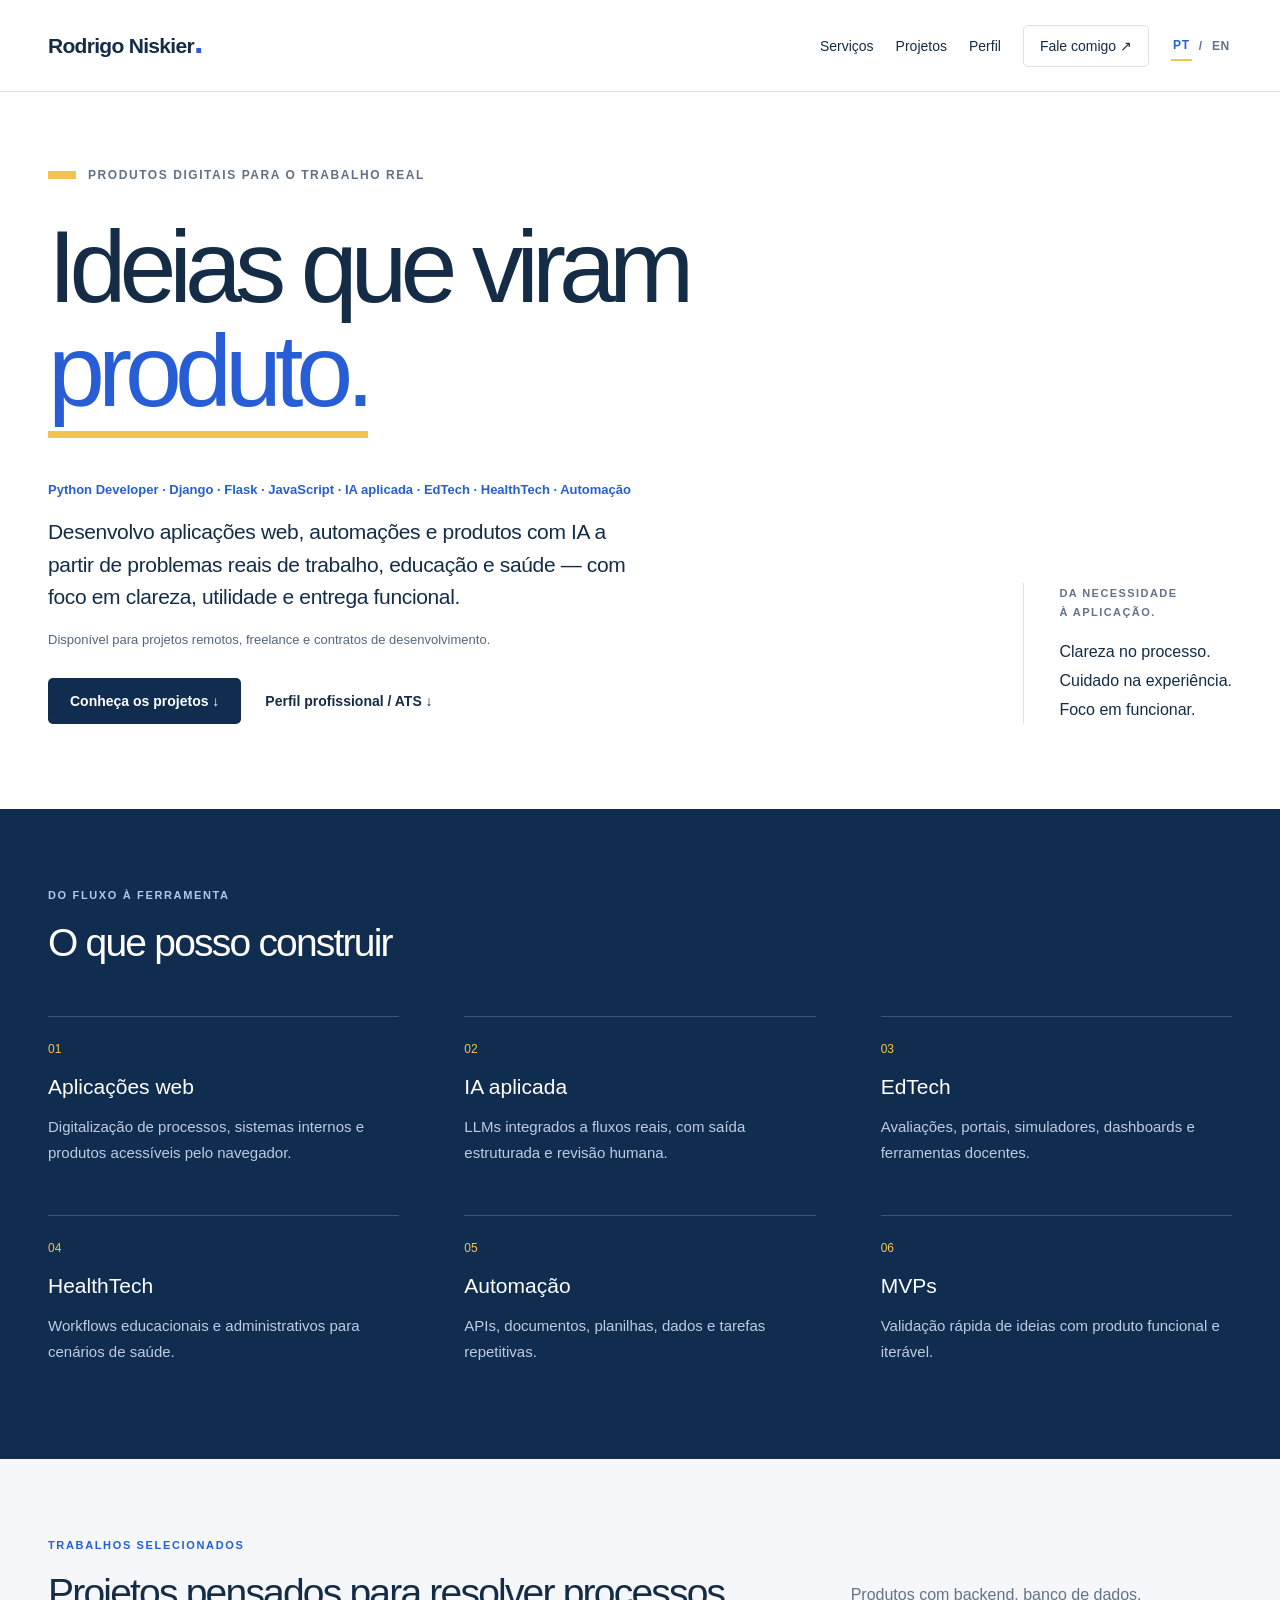
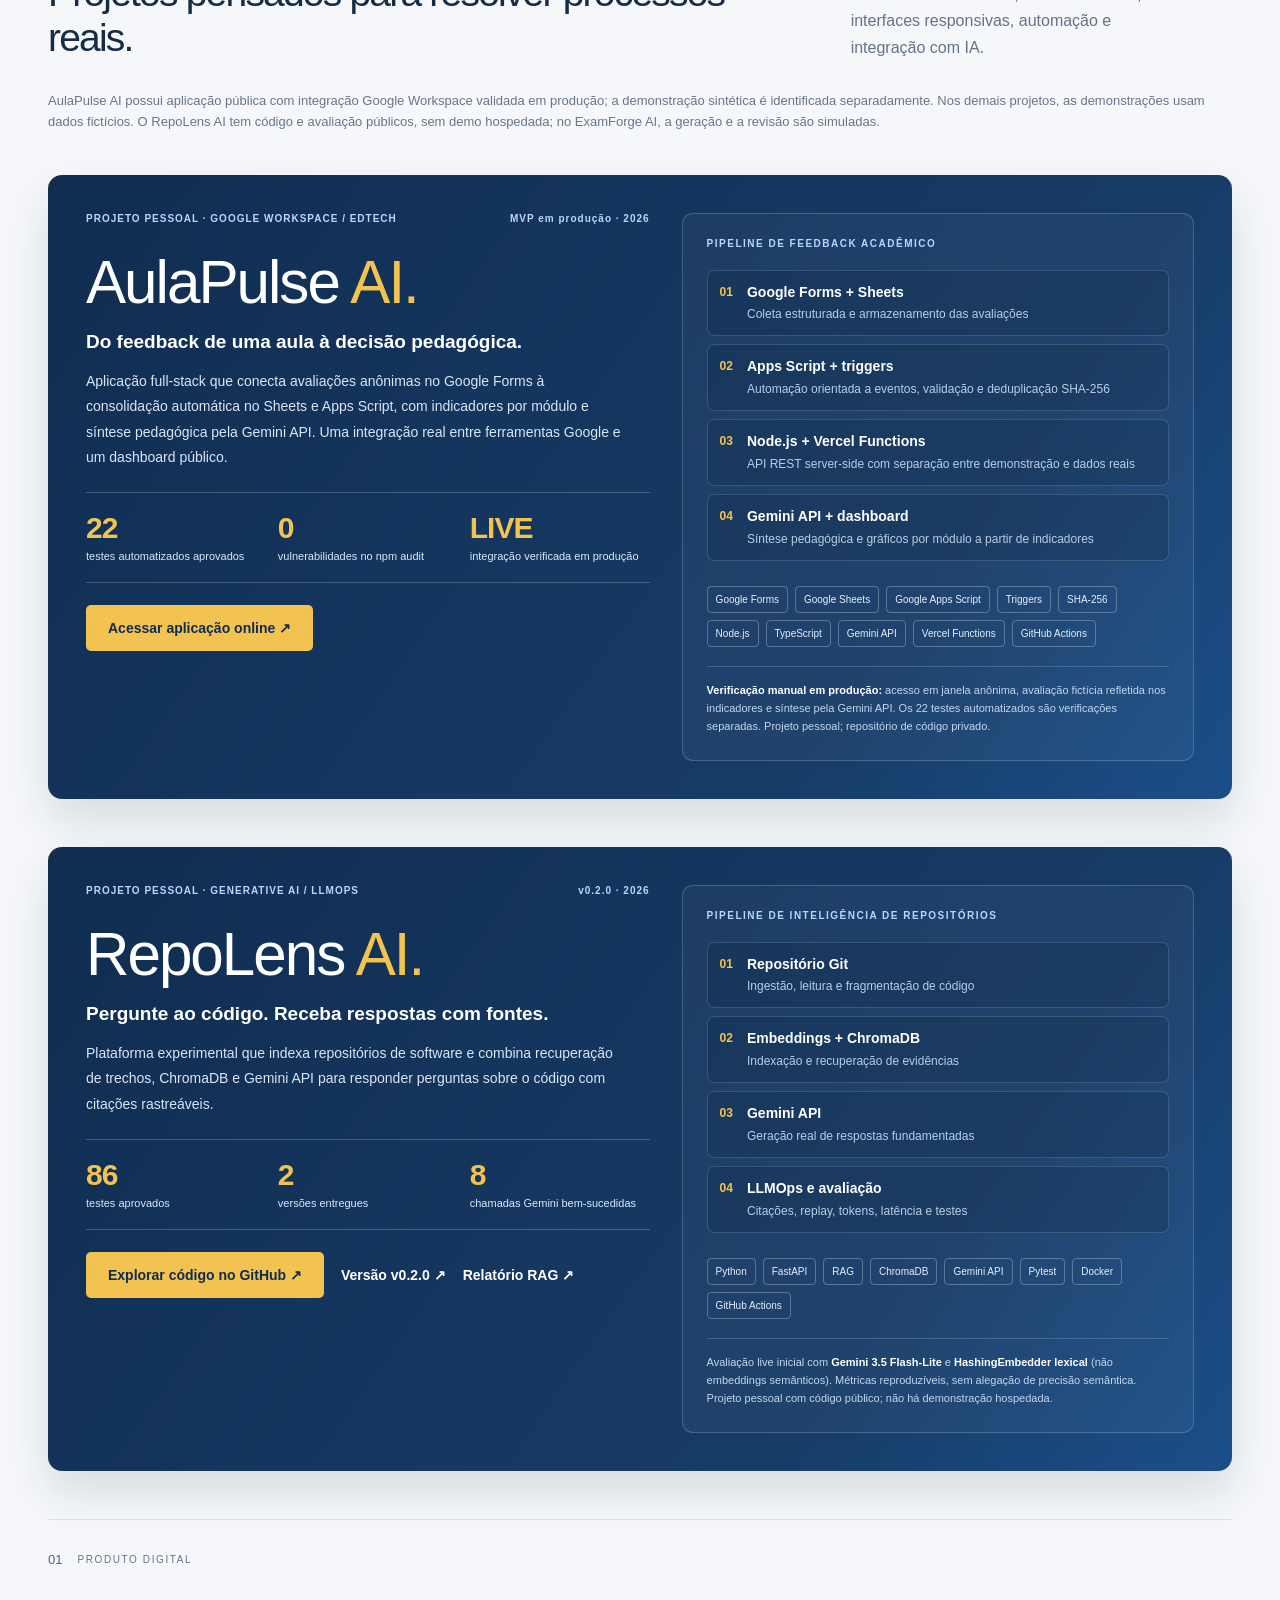
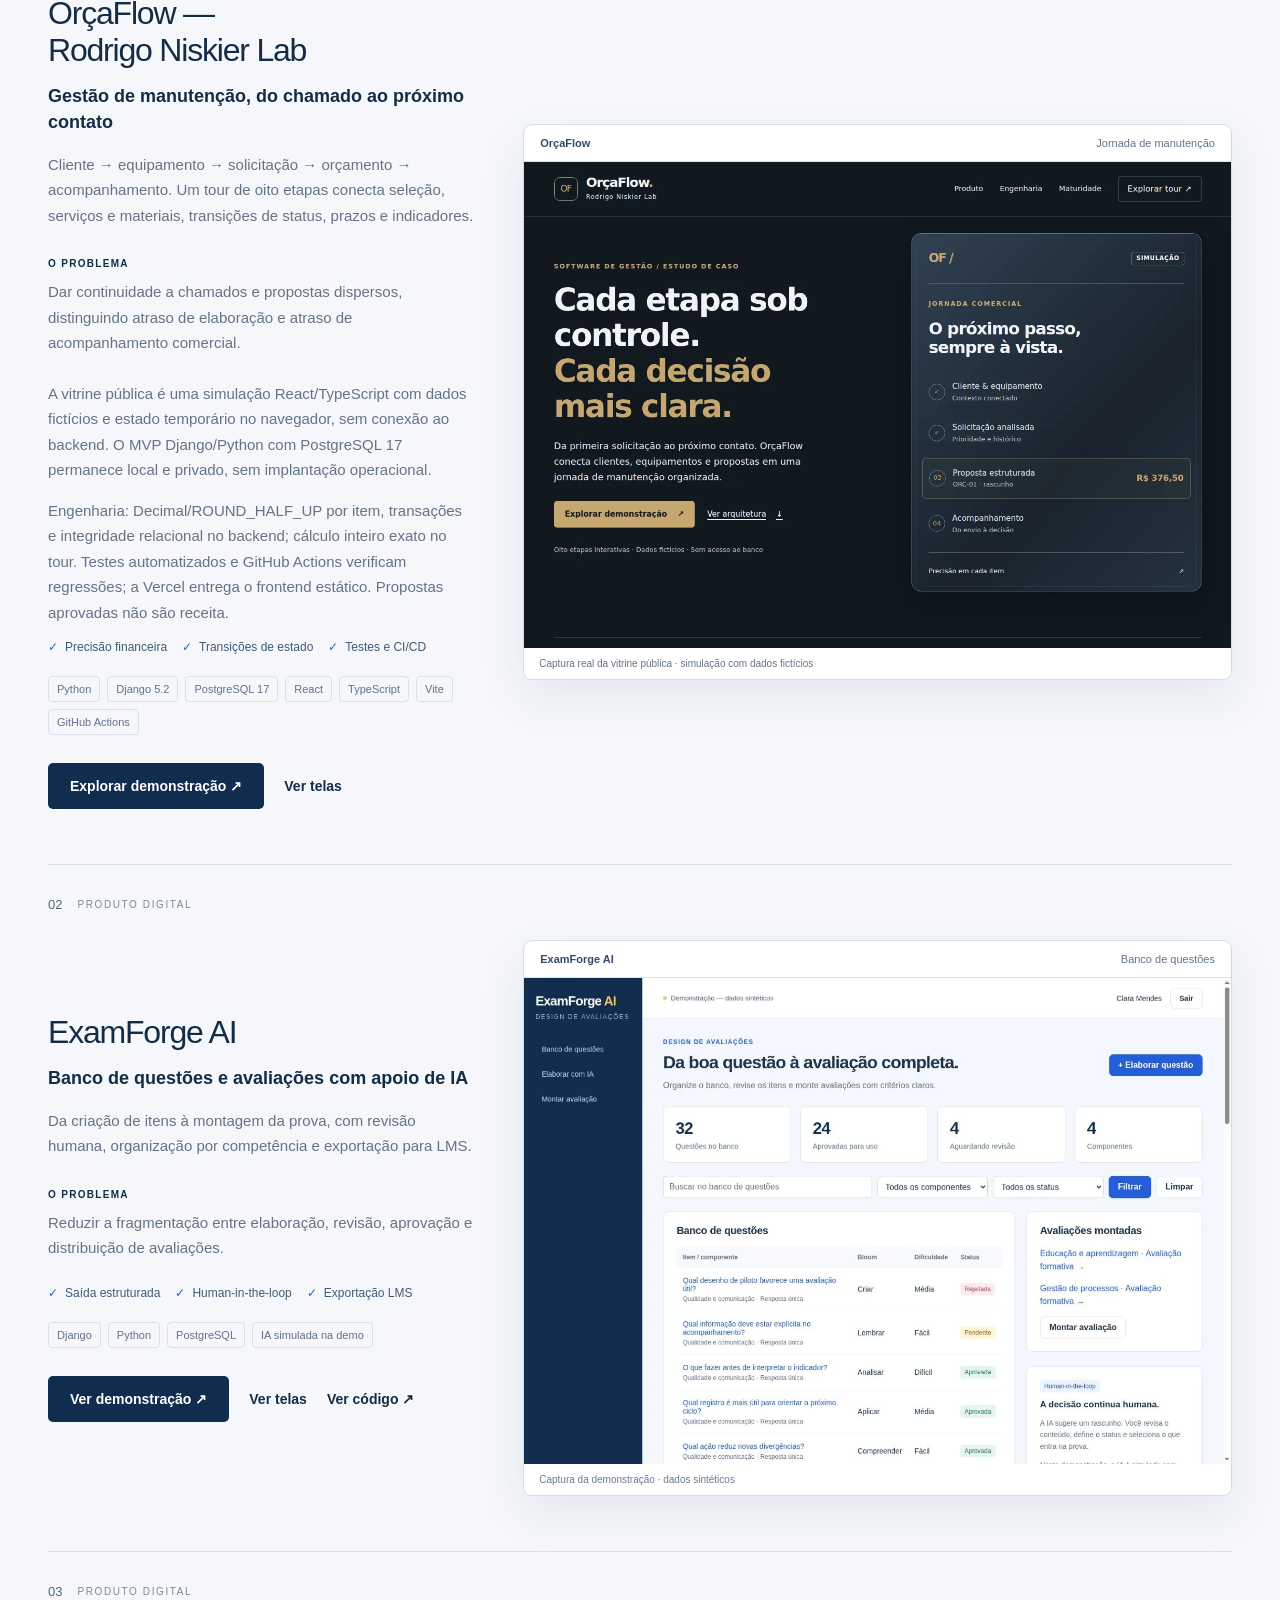
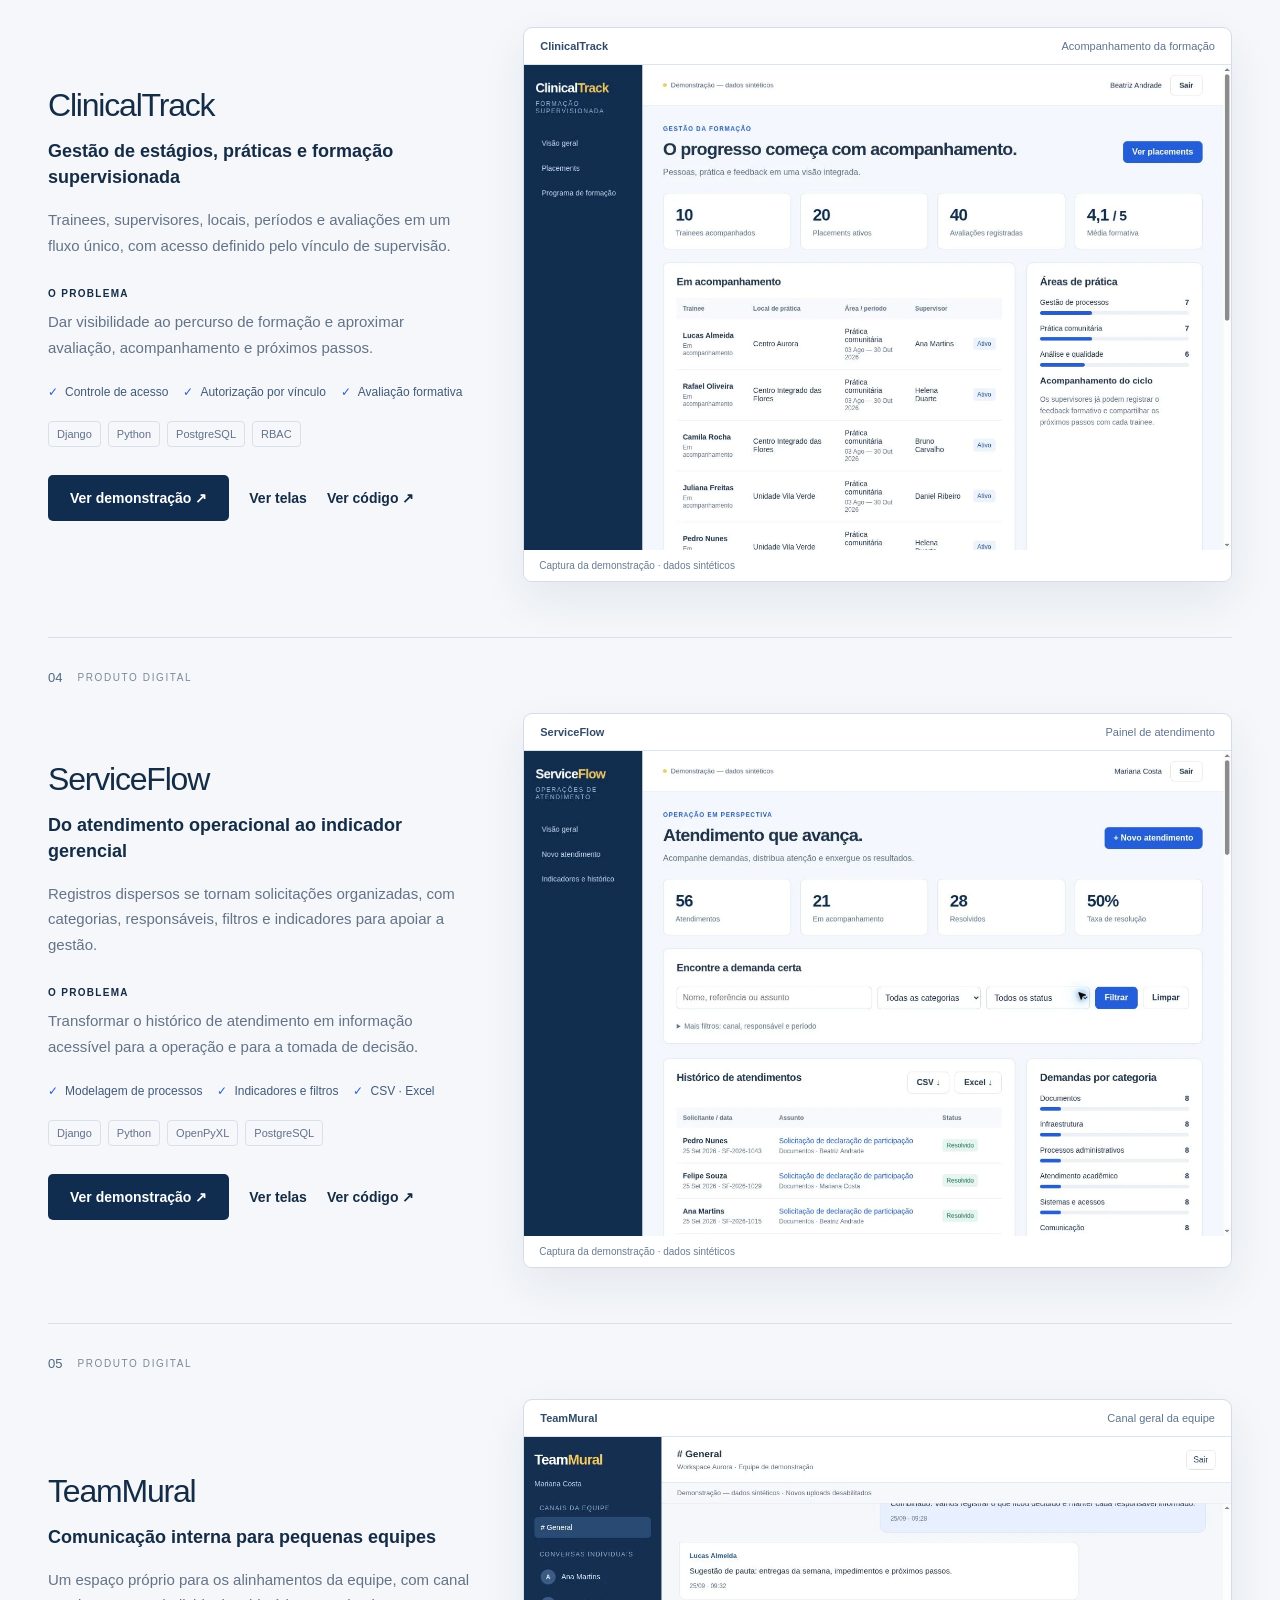
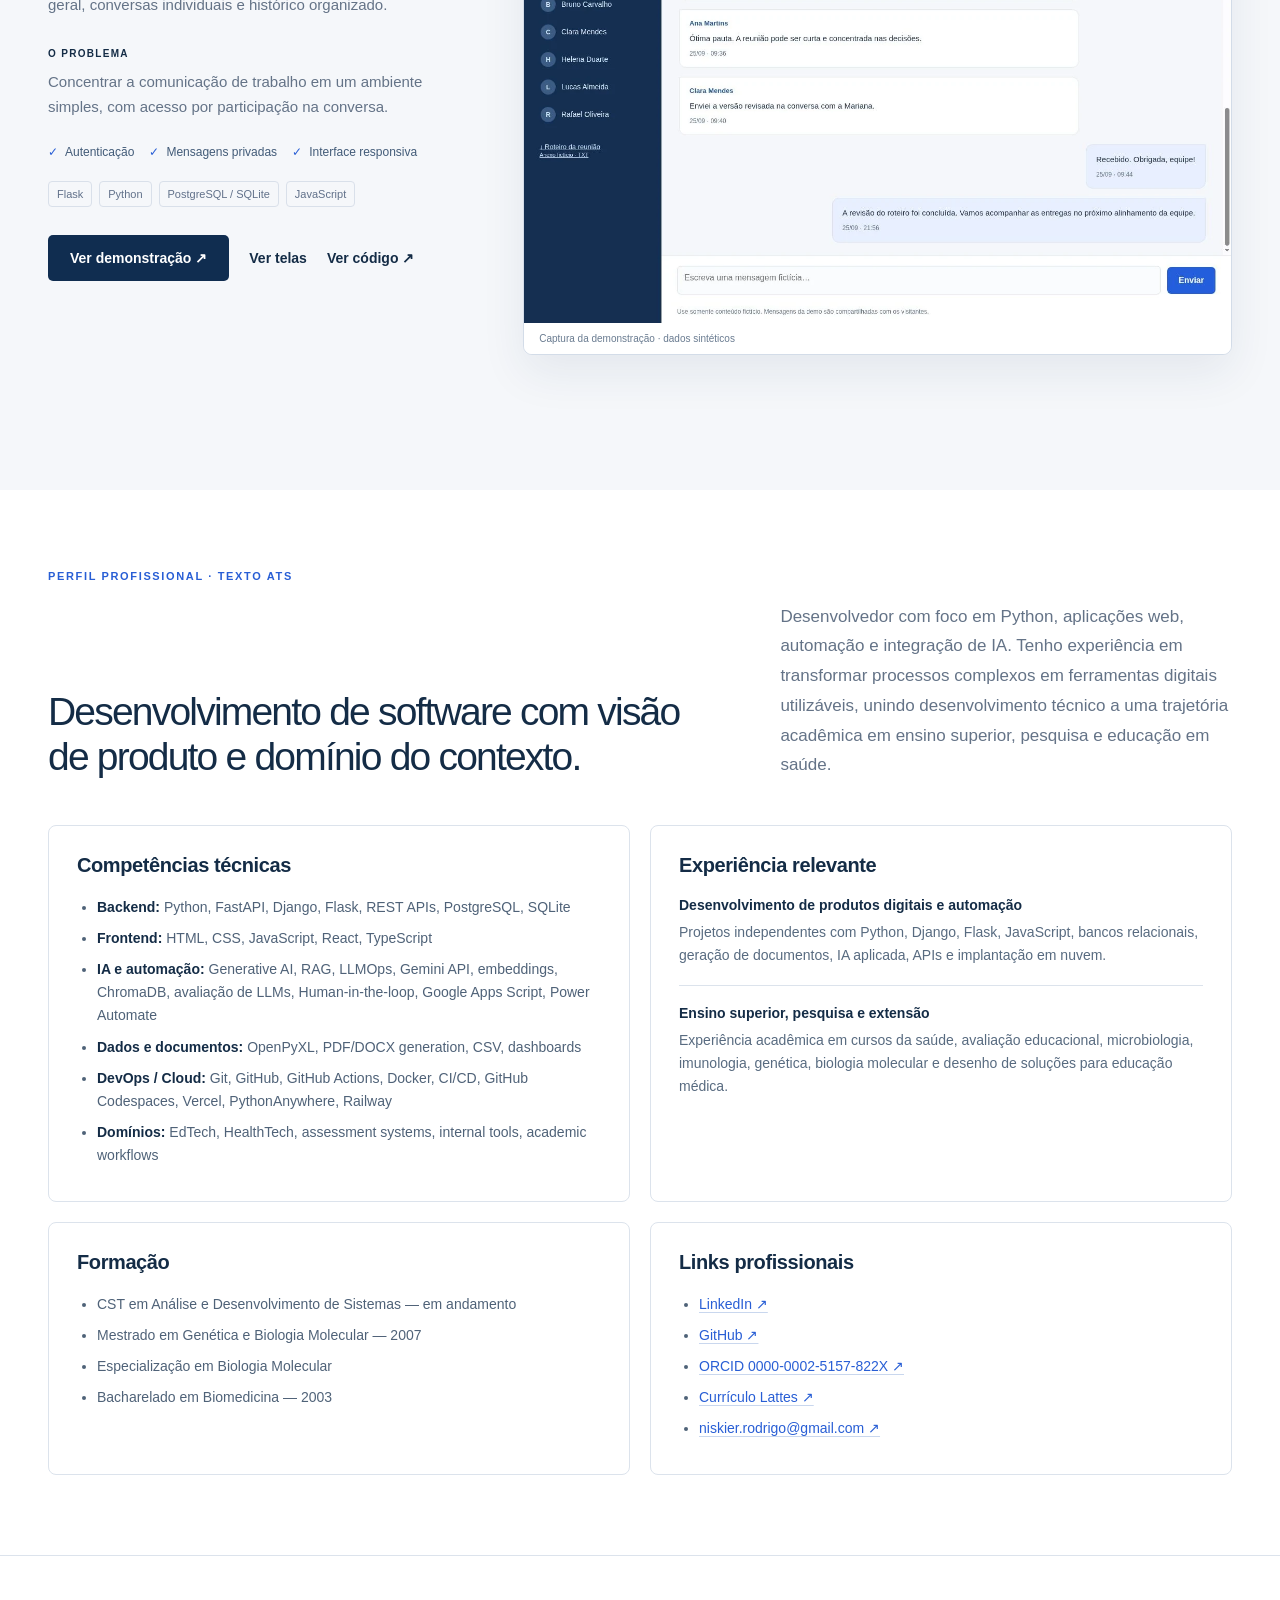
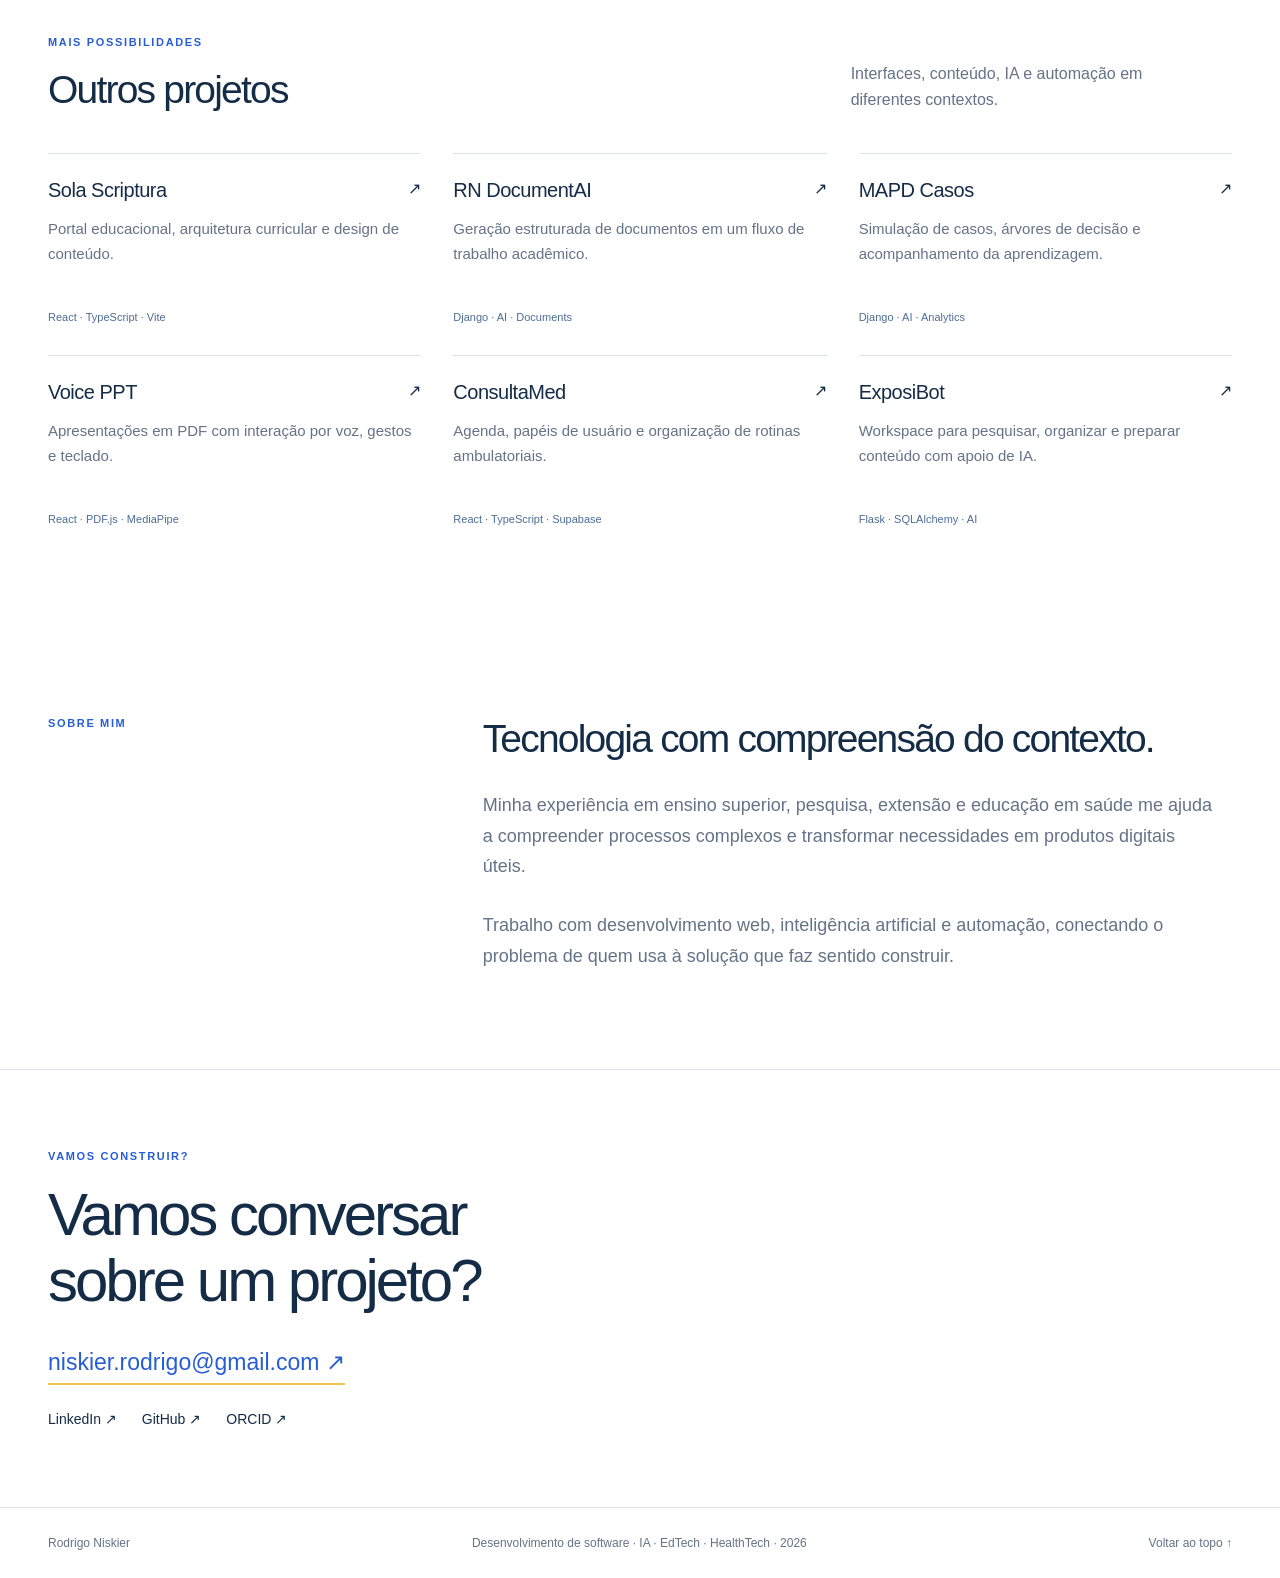
==== commit 7c7df819: "feat(portfolio): showcase AulaPulse AI bilingual live integration (index.html)" ====
--- a/index.html
+++ b/index.html
@@ -4,8 +4,8 @@
   <meta charset="utf-8">
   <meta name="viewport" content="width=device-width,initial-scale=1">
   <title>Rodrigo Niskier | Desenvolvedor Python · IA · EdTech · HealthTech</title>
-  <meta name="description" content="Portfólio de desenvolvimento Python, FastAPI, RAG e IA generativa com Gemini API, ChromaDB, LLMOps, Docker, CI/CD e aplicações EdTech e HealthTech.">
-  <meta name="keywords" content="Python, FastAPI, Django, Flask, RAG, LLMOps, Gemini API, embeddings, ChromaDB, Pytest, Docker, GitHub Actions, JavaScript, React, TypeScript, PostgreSQL, APIs, Generative AI, Automation, EdTech, HealthTech">
+  <meta name="description" content="Portfólio de software, IA e EdTech: AulaPulse AI com Google Forms, Sheets, Apps Script, Node.js, TypeScript, Gemini API e Vercel Functions; RAG, Python e FastAPI.">
+  <meta name="keywords" content="Python, FastAPI, Django, Flask, RAG, LLMOps, Gemini API, embeddings, ChromaDB, Pytest, Docker, GitHub Actions, JavaScript, React, TypeScript, PostgreSQL, APIs, Google Forms, Google Sheets, Google Apps Script, Vercel Functions, Generative AI, Automation, EdTech, HealthTech">
   <meta name="author" content="Rodrigo Niskier">
   <meta property="og:title" content="Rodrigo Niskier | Desenvolvedor Python e produtos digitais">
   <meta property="og:description" content="Aplicações web, IA e automação para problemas reais de educação, saúde e trabalho.">
@@ -40,7 +40,7 @@
     "knowsAbout":[
       "Python","Django","Flask","JavaScript","React","TypeScript","PostgreSQL",
       "REST APIs","Generative AI","RAG","LLMOps","ChromaDB","Gemini API","FastAPI","Docker","GitHub Actions","Automation","EdTech","HealthTech","OpenPyXL",
-      "Google Apps Script","Git","GitHub","Vercel","PythonAnywhere","Railway"
+      "Google Apps Script","Google Forms","Google Sheets","Vercel Functions","Git","GitHub","Vercel","PythonAnywhere","Railway"
     ]
   }
   </script>
@@ -105,7 +105,34 @@
         </div>
         <p>Produtos com backend, banco de dados, interfaces responsivas, automação e integração com IA.</p>
       </div>
-      <p class="preview-notice">Demonstrações disponíveis usam dados fictícios. O RepoLens AI possui código e avaliação públicos, sem demo hospedada; no ExamForge AI, a geração e a revisão são simuladas.</p>
+      <p class="preview-notice">AulaPulse AI possui aplicação pública com integração Google Workspace validada em produção; a demonstração sintética é identificada separadamente. Nos demais projetos, as demonstrações usam dados fictícios. O RepoLens AI tem código e avaliação públicos, sem demo hospedada; no ExamForge AI, a geração e a revisão são simuladas.</p>
+      <section class="repolens-spotlight aulapulse-spotlight" id="aulapulse" aria-labelledby="aulapulse-title">
+        <div class="repolens-copy">
+          <div class="repolens-topline"><span>PROJETO PESSOAL · GOOGLE WORKSPACE / EDTECH</span><span>MVP em produção · 2026</span></div>
+          <h3 id="aulapulse-title">AulaPulse <em>AI.</em></h3>
+          <p class="repolens-subtitle">Do feedback de uma aula à decisão pedagógica.</p>
+          <p>Aplicação full-stack que conecta avaliações anônimas no Google Forms à consolidação automática no Sheets e Apps Script, com indicadores por módulo e síntese pedagógica pela Gemini API. Uma integração real entre ferramentas Google e um dashboard público.</p>
+          <div class="repolens-numbers" aria-label="Resultados do AulaPulse">
+            <div><strong>22</strong><span>testes automatizados aprovados</span></div>
+            <div><strong>0</strong><span>vulnerabilidades no npm audit</span></div>
+            <div><strong>LIVE</strong><span>integração verificada em produção</span></div>
+          </div>
+          <div class="case-actions">
+            <a class="primary" href="https://aulapulse-google-workspace.vercel.app/" target="_blank" rel="noopener noreferrer">Acessar aplicação online ↗</a>
+          </div>
+        </div>
+        <div class="repolens-technical">
+          <p class="repolens-diagram-title">PIPELINE DE FEEDBACK ACADÊMICO</p>
+          <ol class="repolens-flow">
+            <li><span>01</span><div><strong>Google Forms + Sheets</strong><small>Coleta estruturada e armazenamento das avaliações</small></div></li>
+            <li><span>02</span><div><strong>Apps Script + triggers</strong><small>Automação orientada a eventos, validação e deduplicação SHA-256</small></div></li>
+            <li><span>03</span><div><strong>Node.js + Vercel Functions</strong><small>API REST server-side com separação entre demonstração e dados reais</small></div></li>
+            <li><span>04</span><div><strong>Gemini API + dashboard</strong><small>Síntese pedagógica e gráficos por módulo a partir de indicadores</small></div></li>
+          </ol>
+          <div class="repolens-tags"><span>Google Forms</span><span>Google Sheets</span><span>Google Apps Script</span><span>Triggers</span><span>SHA-256</span><span>Node.js</span><span>TypeScript</span><span>Gemini API</span><span>Vercel Functions</span><span>GitHub Actions</span></div>
+          <p class="repolens-disclaimer"><strong>Verificação manual em produção:</strong> acesso em janela anônima, avaliação fictícia refletida nos indicadores e síntese pela Gemini API. Os 22 testes automatizados são verificações separadas. Projeto pessoal; repositório de código privado.</p>
+        </div>
+      </section>
       <section class="repolens-spotlight" id="repolens" aria-labelledby="repolens-title">
         <div class="repolens-copy">
           <div class="repolens-topline"><span>PROJETO PESSOAL · GENERATIVE AI / LLMOPS</span><span>v0.2.0 · 2026</span></div>
--- a/style.css
+++ b/style.css
@@ -55,3 +55,34 @@
 @media(max-width:360px){.other-grid{grid-template-columns:1fr}}
 /* Improve small-text contrast for the new case without restyling existing cases. */
 #orcaflow .case-number span,#orcaflow .screen-caption{color:var(--gray)}
+
+
+/* RepoLens AI: text-first showcase; avoids unverified or simulated screenshots. */
+.repolens-spotlight{display:grid;grid-template-columns:1.1fr 1fr;gap:32px;margin:0 0 48px;padding:38px;background:linear-gradient(125deg,#102d50 0%,#173c68 72%,#1b4f89 100%);color:#fff;border-radius:14px;box-shadow:0 22px 45px #0d2d4b20}
+.repolens-copy,.repolens-technical{min-width:0}
+.repolens-topline{display:flex;align-items:center;justify-content:space-between;flex-wrap:wrap;gap:10px;color:#b9d6ff;font-size:10px;font-weight:700;letter-spacing:.1em}
+.repolens-spotlight h3{font-size:clamp(38px,4.7vw,62px);line-height:1.05;letter-spacing:-2px;font-weight:500;margin:27px 0 14px;color:#fff}
+.repolens-spotlight h3 em{font-style:normal;color:#f3c351}
+.repolens-subtitle{font-size:19px;font-weight:600;line-height:1.45;margin:0 0 13px}
+.repolens-copy>p:not(.repolens-subtitle){color:#dae6f6;font-size:14px;line-height:1.8;max-width:540px}
+.repolens-numbers{display:grid;grid-template-columns:repeat(3,minmax(0,1fr));gap:12px;border-top:1px solid #ffffff35;border-bottom:1px solid #ffffff35;padding:18px 0;margin:22px 0}
+.repolens-numbers>div{display:flex;flex-direction:column;gap:4px}
+.repolens-numbers strong{font-size:30px;font-weight:600;letter-spacing:-1px;color:#f3c351}
+.repolens-numbers span{font-size:11px;line-height:1.4;color:#d9e8fa}
+.repolens-spotlight .case-actions{gap:10px 17px}
+.repolens-spotlight .primary{background:#f3c351;color:#102d50}
+.repolens-spotlight .primary:hover{background:#ffdc86}
+.repolens-spotlight .text-link{color:#fff}
+.repolens-technical{border:1px solid #ffffff30;background:#ffffff0a;border-radius:11px;padding:24px}
+.repolens-diagram-title{font-size:10px;letter-spacing:.15em;font-weight:700;color:#b9d6ff;margin:0 0 21px}
+.repolens-flow{list-style:none;padding:0;margin:0 0 25px;display:grid;gap:8px}
+.repolens-flow li{display:flex;gap:14px;align-items:flex-start;border:1px solid #ffffff25;background:#061d362e;border-radius:7px;padding:12px}
+.repolens-flow li>span{color:#f3c351;font-size:12px;font-weight:700;padding-top:2px}
+.repolens-flow strong{display:block;font-size:14px;font-weight:600;line-height:1.35}
+.repolens-flow small{display:block;font-size:12px;color:#b9cde7;line-height:1.5;margin-top:4px}
+.repolens-tags{display:flex;flex-wrap:wrap;gap:7px}
+.repolens-tags span{font-size:10px;line-height:1.3;padding:6px 8px;border-radius:4px;border:1px solid #ffffff45;color:#e5effc}
+.repolens-disclaimer{font-size:11px;line-height:1.65;color:#c4d6ef;border-top:1px solid #ffffff2b;padding-top:14px;margin:19px 0 0}
+.repolens-disclaimer strong{color:#fff;font-weight:600}
+@media(max-width:920px){.repolens-spotlight{grid-template-columns:1fr;gap:25px;padding:30px}.repolens-technical{padding:22px}}
+@media(max-width:480px){.repolens-spotlight{padding:22px;border-radius:9px}.repolens-numbers{gap:8px}.repolens-numbers strong{font-size:25px}.repolens-numbers span{font-size:10px}.repolens-spotlight h3{letter-spacing:-1px}.repolens-spotlight .primary{width:100%;justify-content:center}.repolens-spotlight .case-actions{align-items:flex-start}}
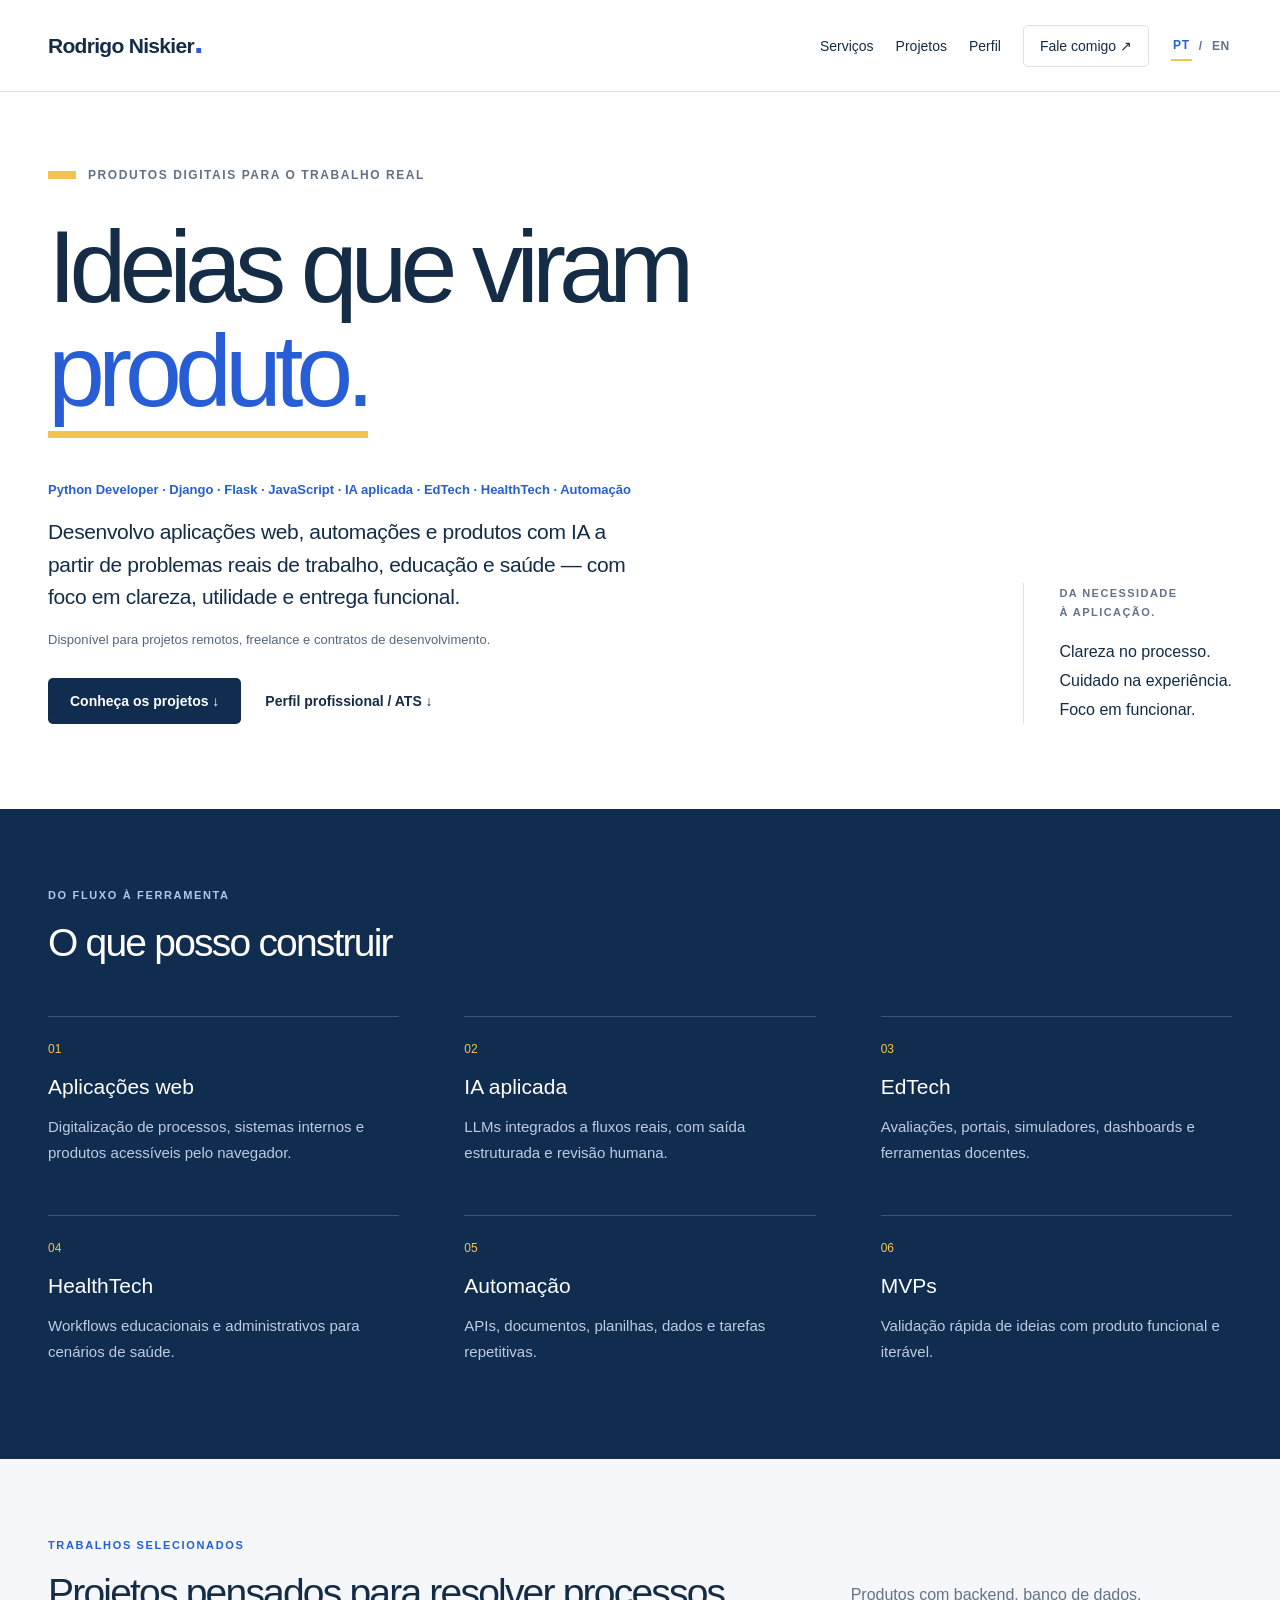
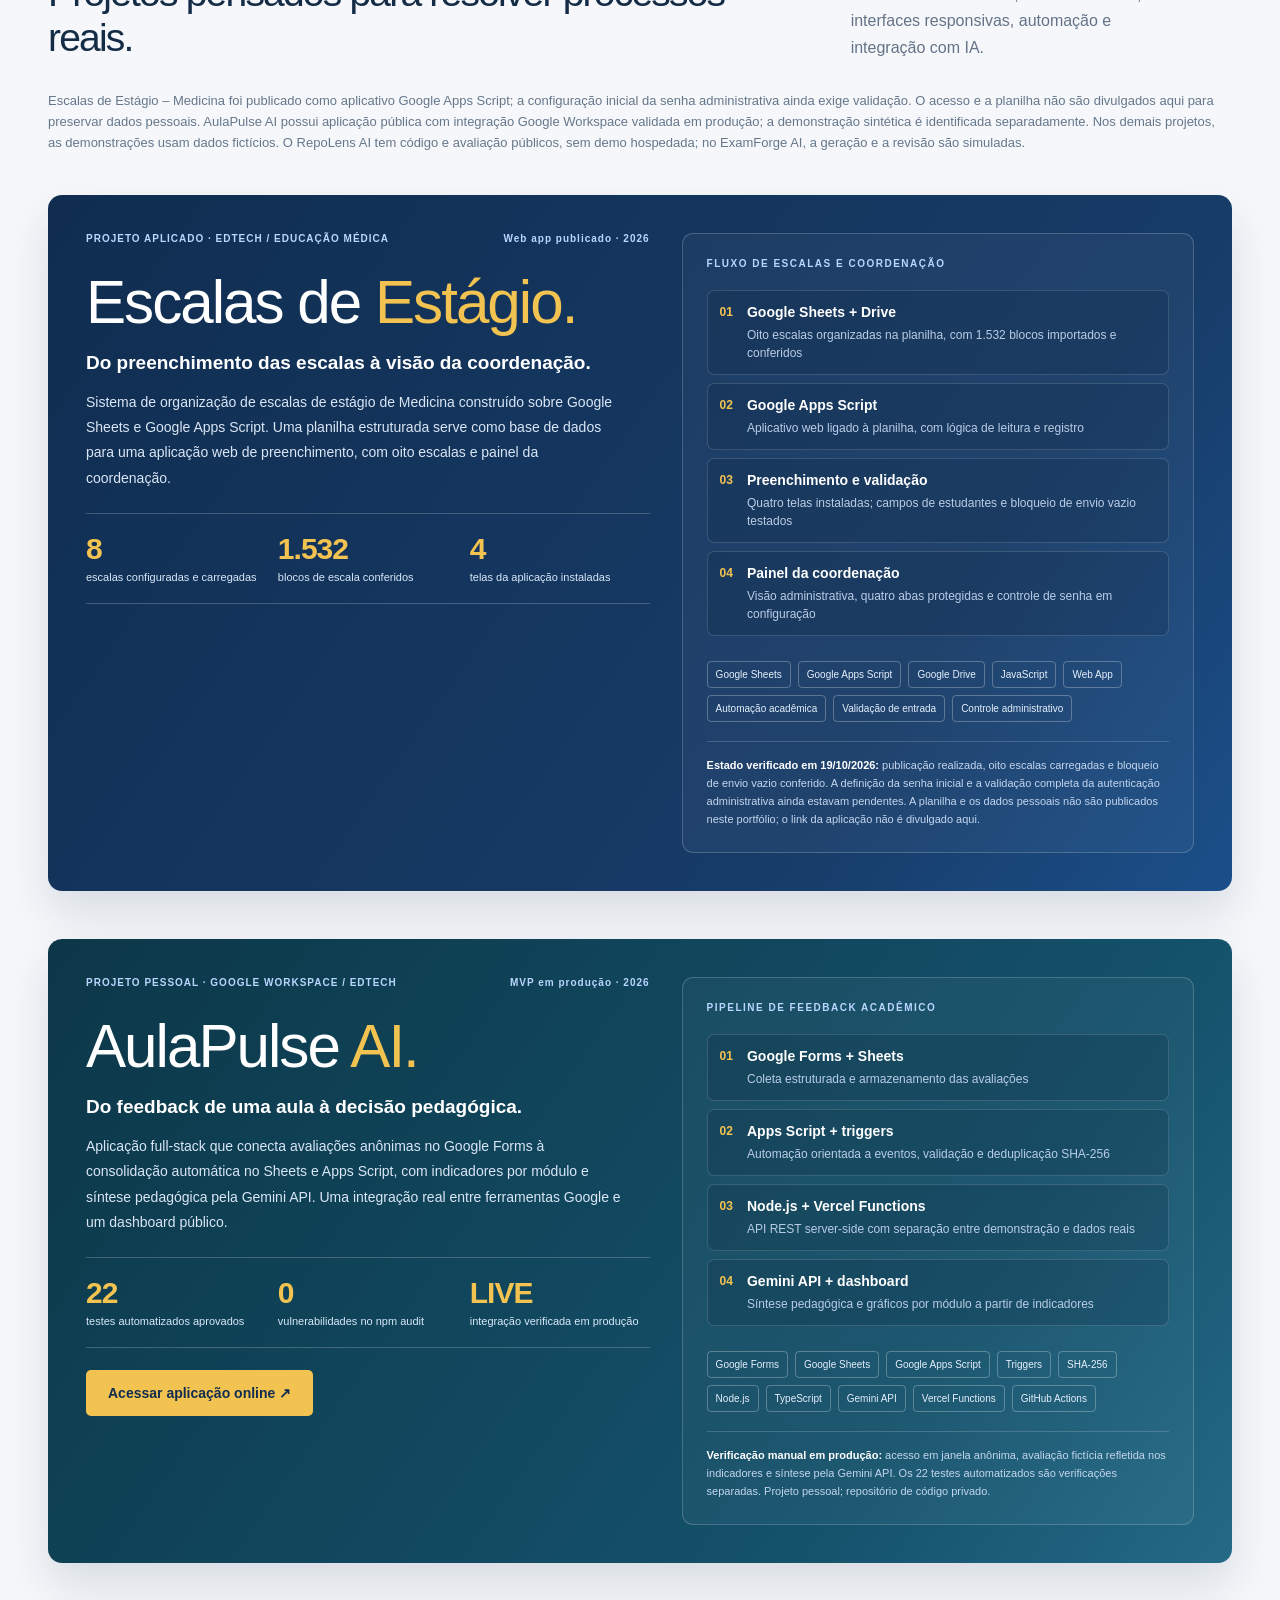
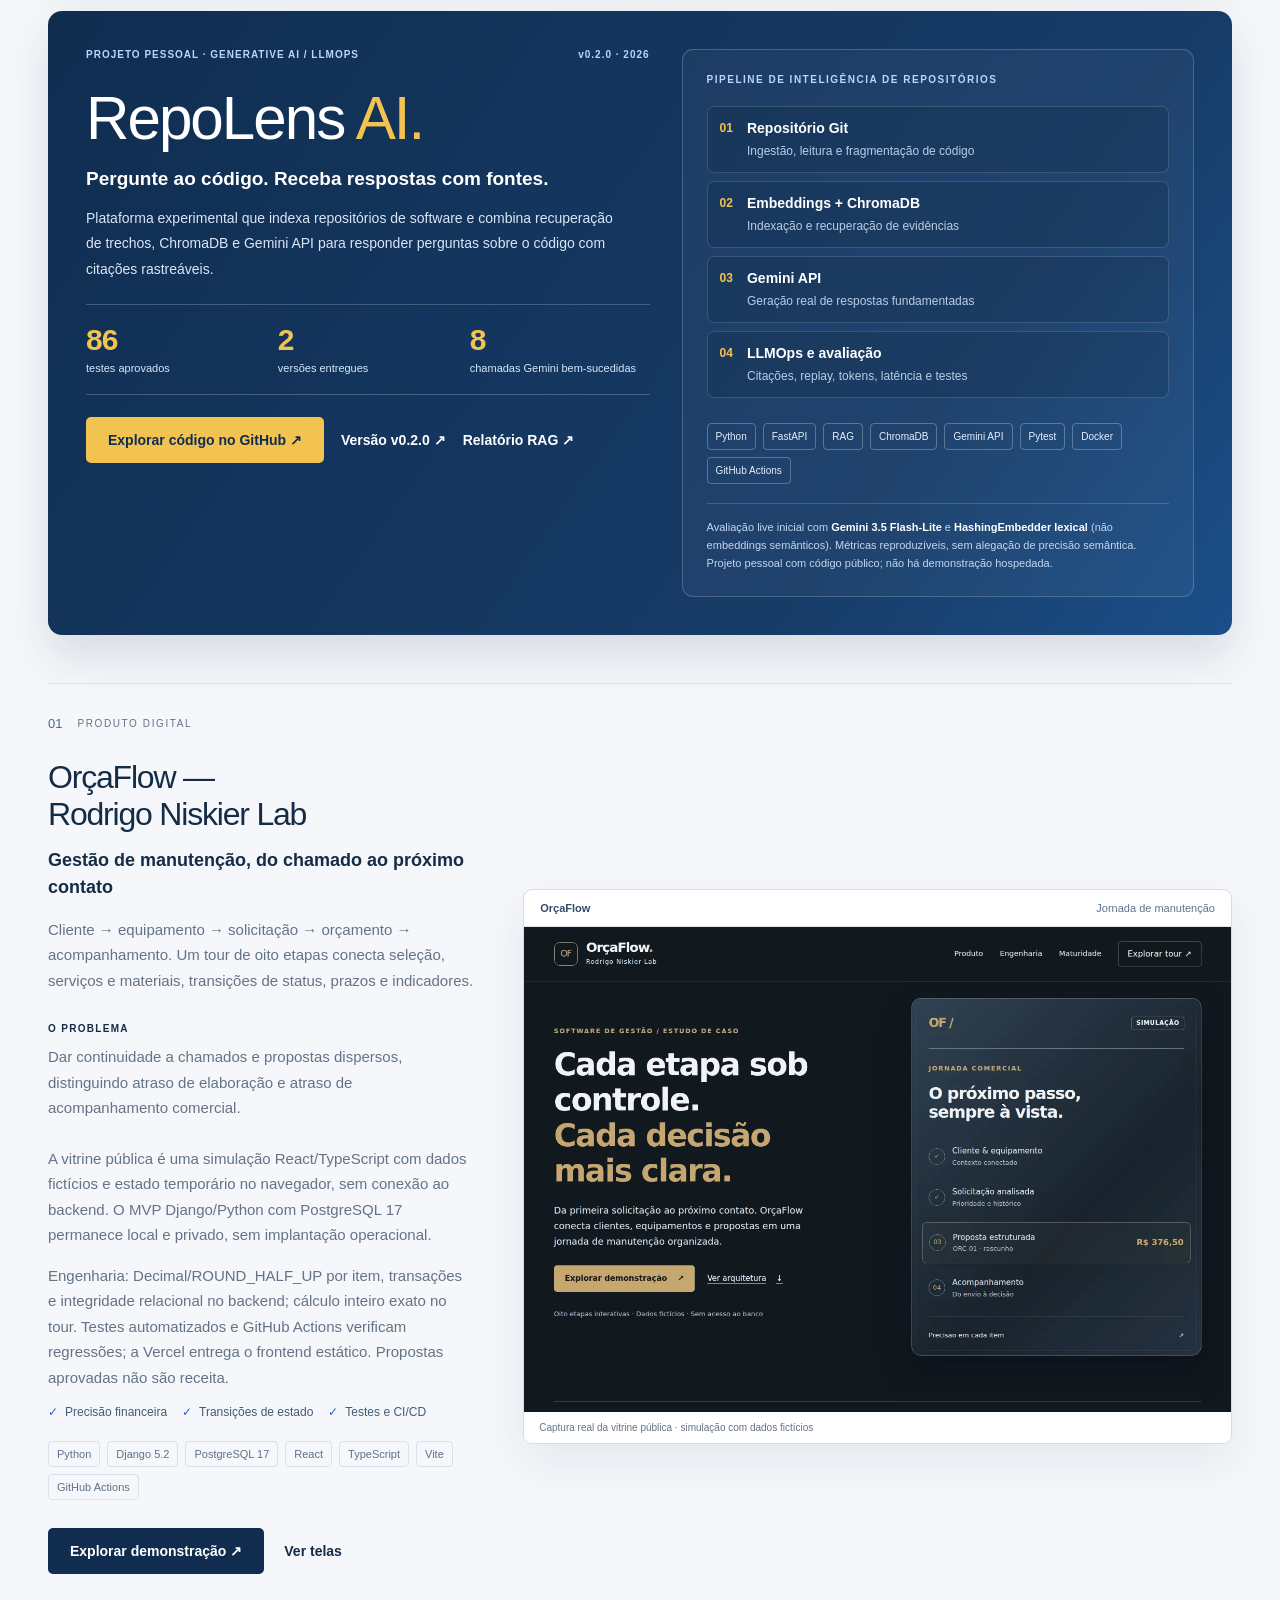
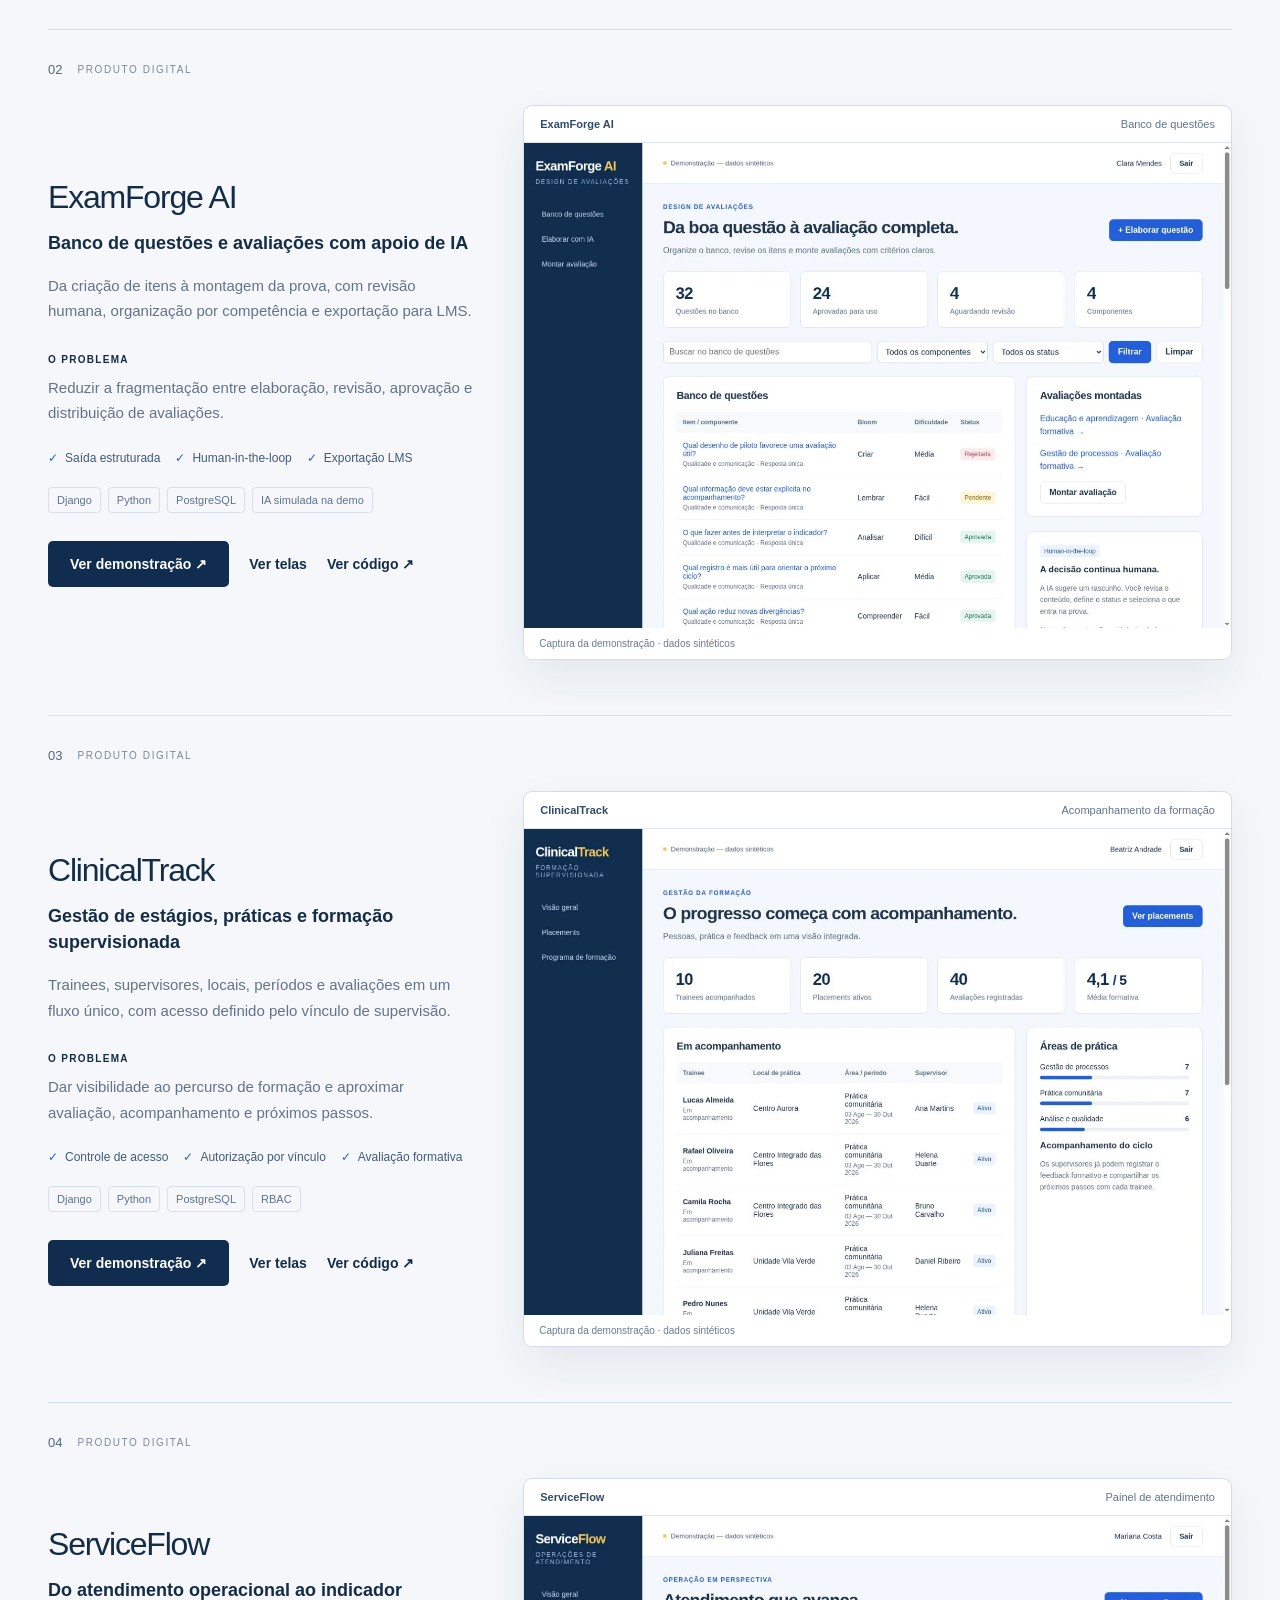
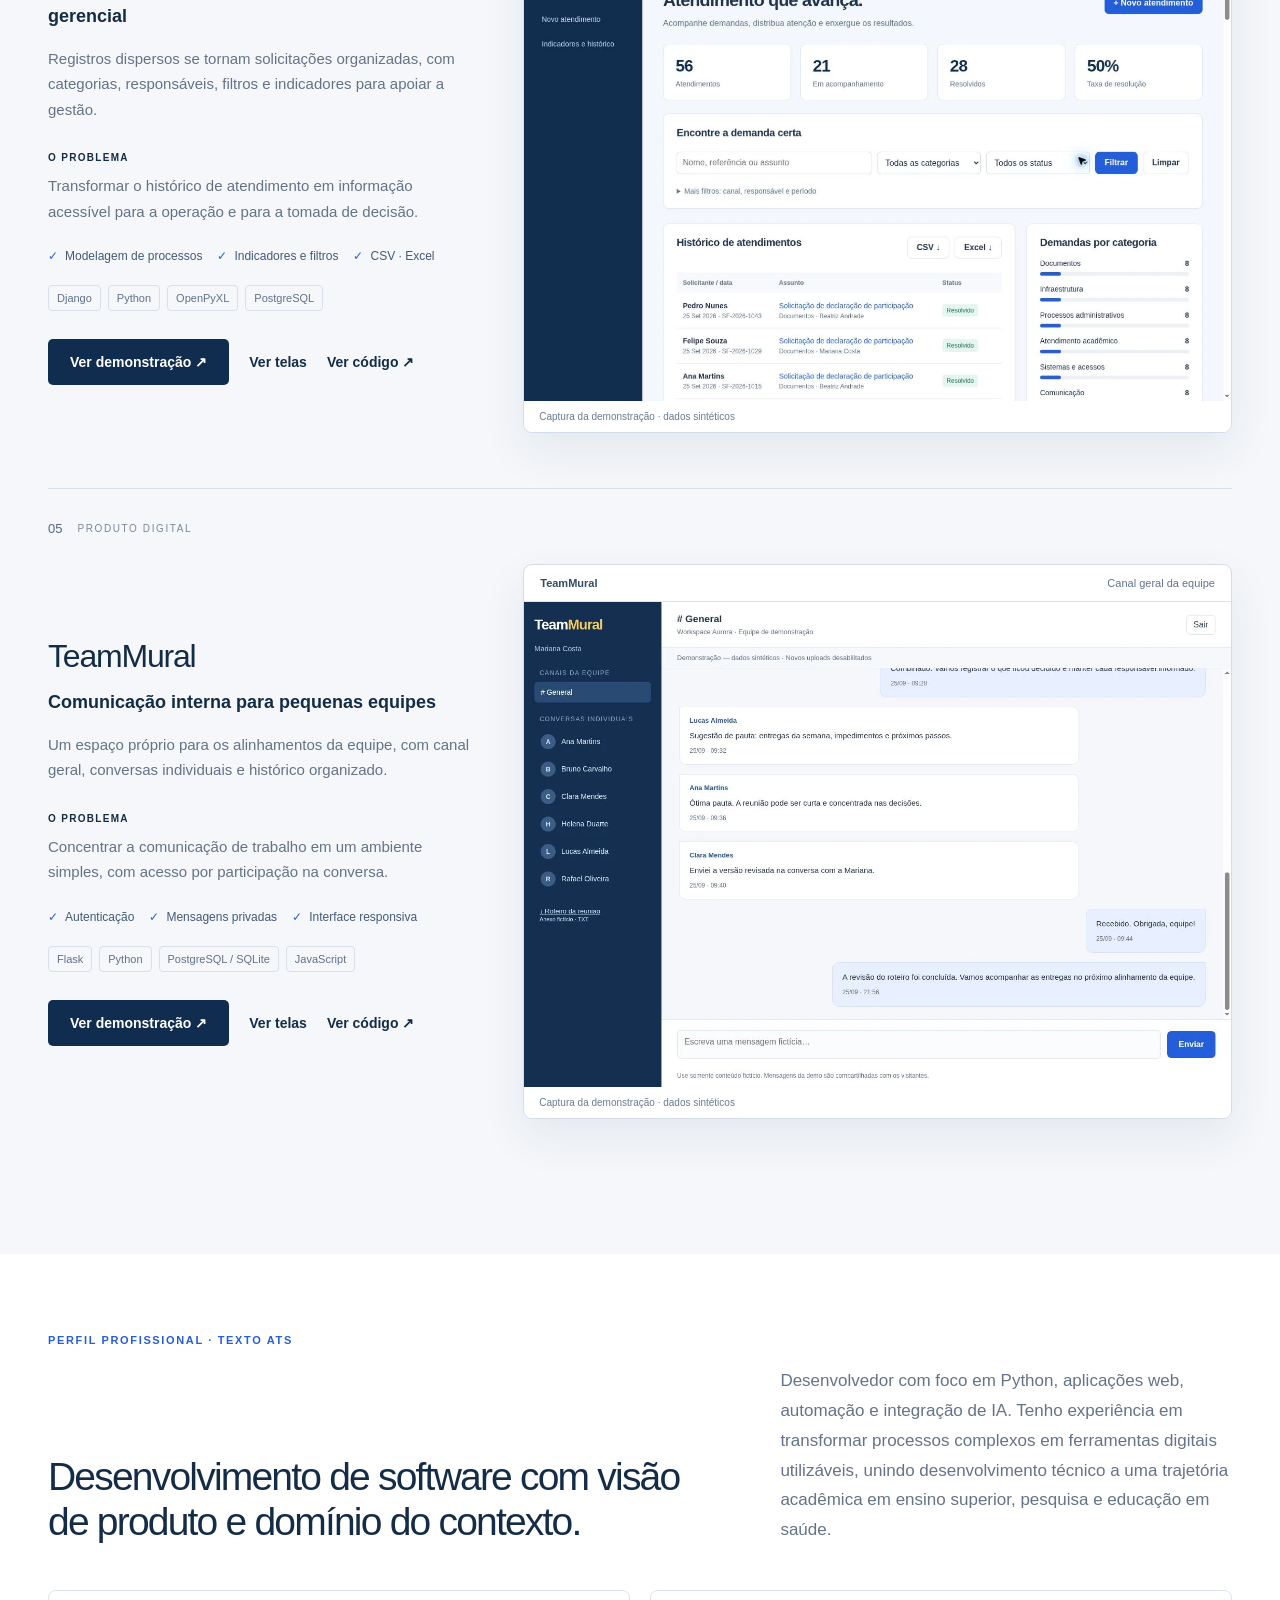
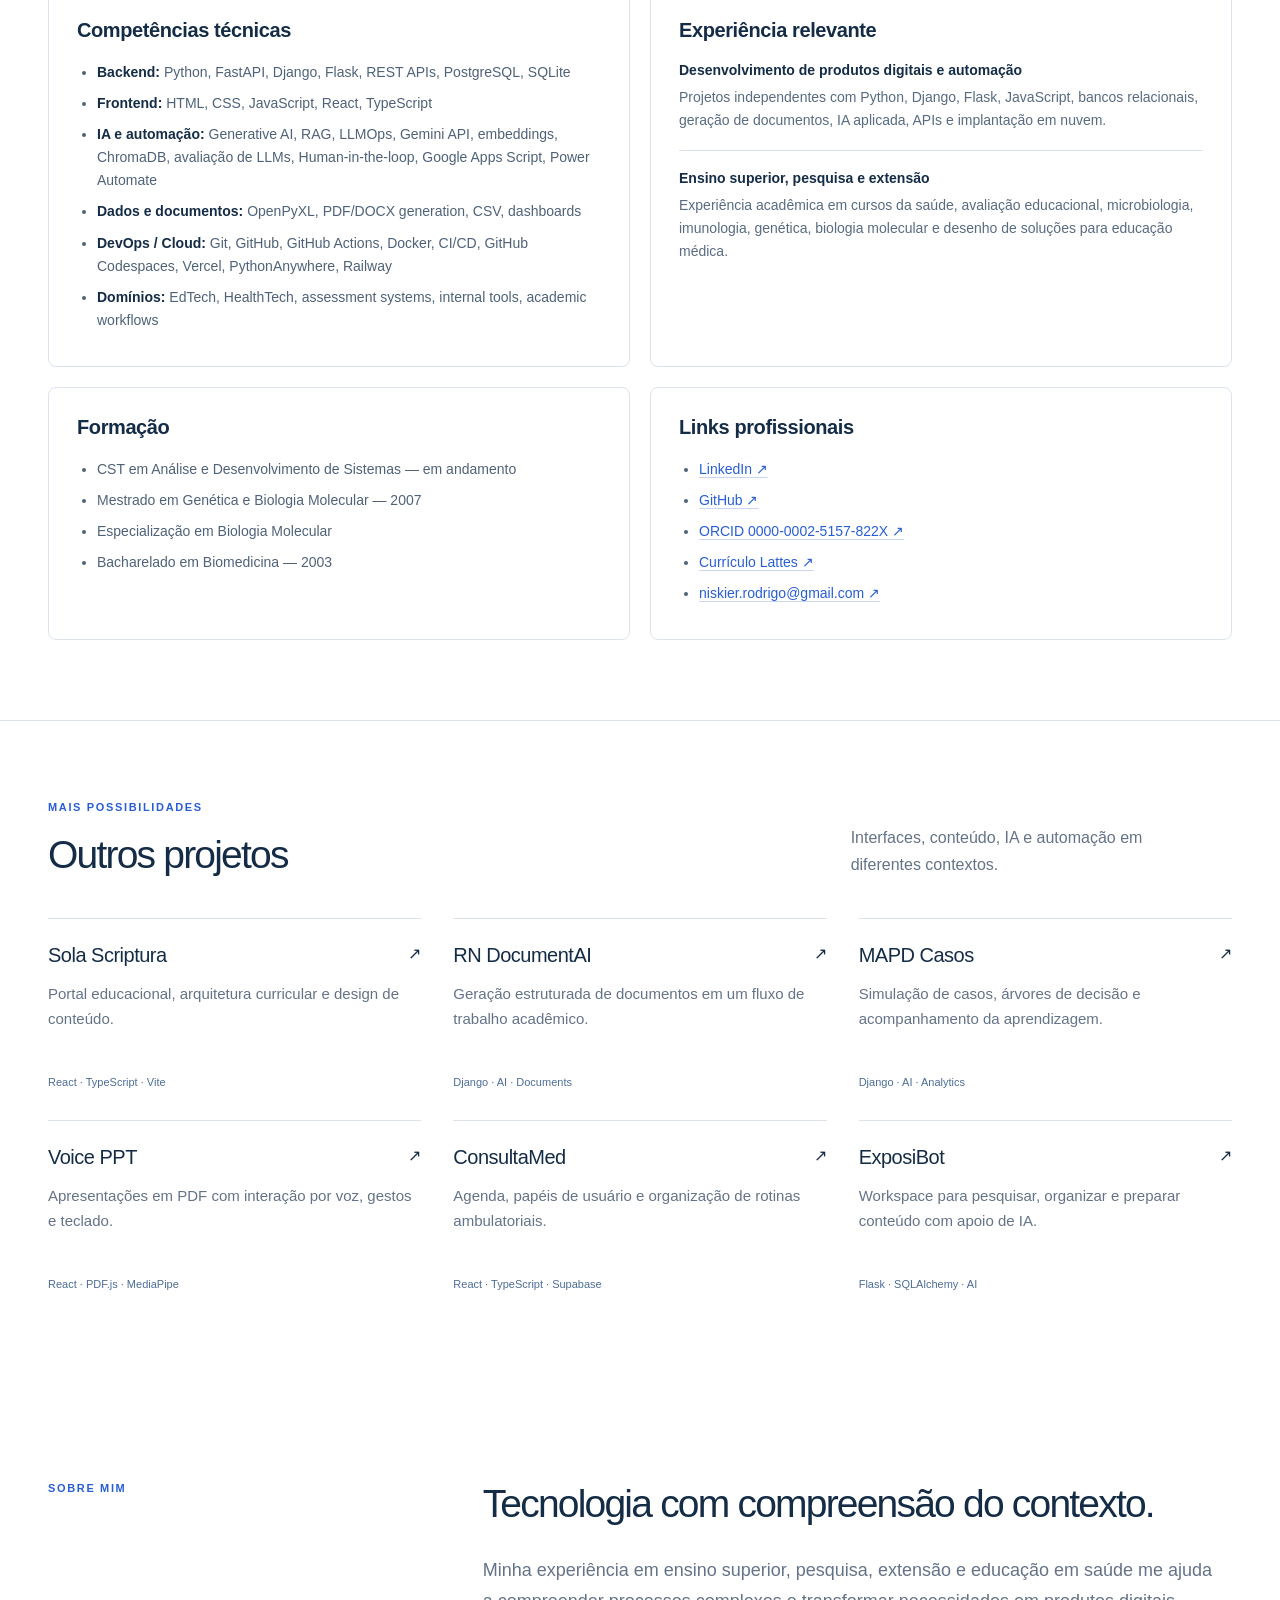
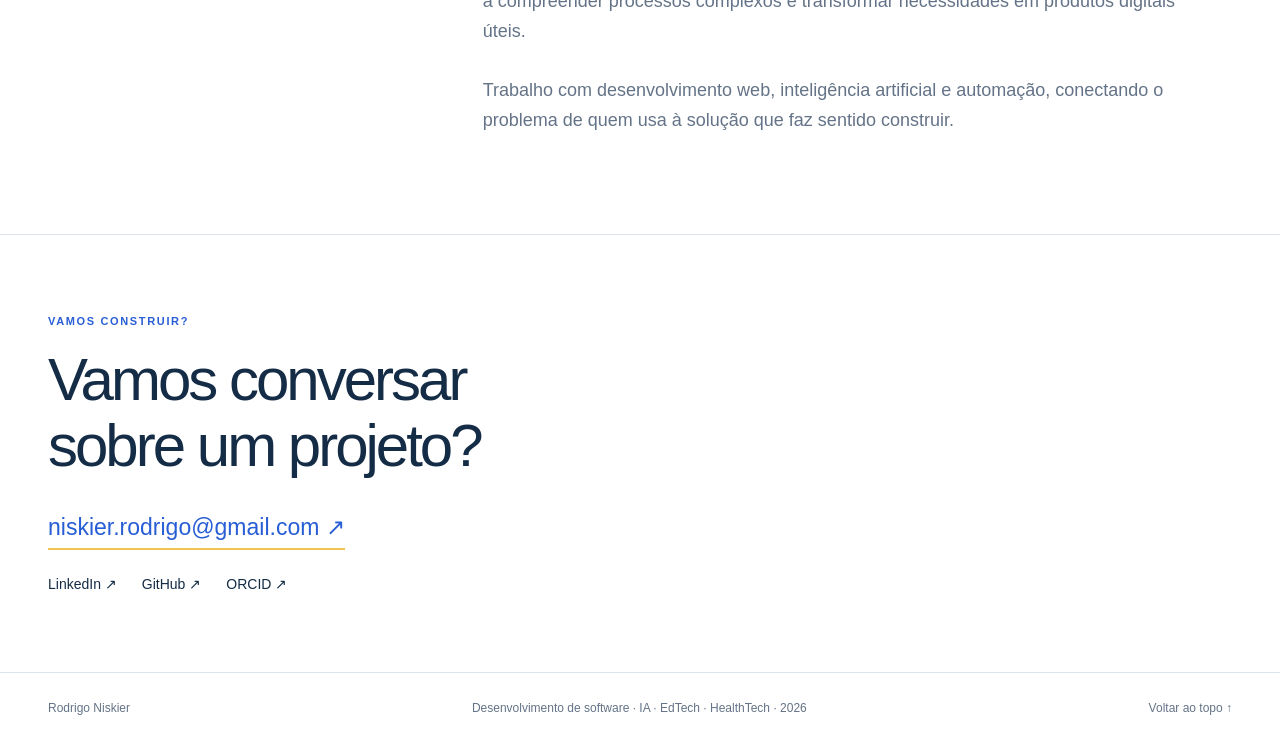
==== commit 49046e90: "feat(portfolio): showcase medical internship scheduling (index.html)" ====
--- a/index.html
+++ b/index.html
@@ -4,8 +4,8 @@
   <meta charset="utf-8">
   <meta name="viewport" content="width=device-width,initial-scale=1">
   <title>Rodrigo Niskier | Desenvolvedor Python · IA · EdTech · HealthTech</title>
-  <meta name="description" content="Portfólio de software, IA e EdTech: AulaPulse AI com Google Forms, Sheets, Apps Script, Node.js, TypeScript, Gemini API e Vercel Functions; RAG, Python e FastAPI.">
-  <meta name="keywords" content="Python, FastAPI, Django, Flask, RAG, LLMOps, Gemini API, embeddings, ChromaDB, Pytest, Docker, GitHub Actions, JavaScript, React, TypeScript, PostgreSQL, APIs, Google Forms, Google Sheets, Google Apps Script, Vercel Functions, Generative AI, Automation, EdTech, HealthTech">
+  <meta name="description" content="Portfólio de desenvolvimento: escalas de estágio médico com Google Sheets e Apps Script, automação acadêmica, AulaPulse AI, Python, FastAPI e RAG.">
+  <meta name="keywords" content="Python, FastAPI, Django, Flask, RAG, LLMOps, Gemini API, embeddings, ChromaDB, Pytest, Docker, GitHub Actions, JavaScript, React, TypeScript, PostgreSQL, APIs, Google Forms, Google Sheets, Google Apps Script, Escalas de Estágio, Estágio de Medicina, Gestão de Escalas, Vercel Functions, Generative AI, Automation, EdTech, HealthTech">
   <meta name="author" content="Rodrigo Niskier">
   <meta property="og:title" content="Rodrigo Niskier | Desenvolvedor Python e produtos digitais">
   <meta property="og:description" content="Aplicações web, IA e automação para problemas reais de educação, saúde e trabalho.">
@@ -105,7 +105,31 @@
         </div>
         <p>Produtos com backend, banco de dados, interfaces responsivas, automação e integração com IA.</p>
       </div>
-      <p class="preview-notice">AulaPulse AI possui aplicação pública com integração Google Workspace validada em produção; a demonstração sintética é identificada separadamente. Nos demais projetos, as demonstrações usam dados fictícios. O RepoLens AI tem código e avaliação públicos, sem demo hospedada; no ExamForge AI, a geração e a revisão são simuladas.</p>
+      <p class="preview-notice">Escalas de Estágio – Medicina foi publicado como aplicativo Google Apps Script; a configuração inicial da senha administrativa ainda exige validação. O acesso e a planilha não são divulgados aqui para preservar dados pessoais. AulaPulse AI possui aplicação pública com integração Google Workspace validada em produção; a demonstração sintética é identificada separadamente. Nos demais projetos, as demonstrações usam dados fictícios. O RepoLens AI tem código e avaliação públicos, sem demo hospedada; no ExamForge AI, a geração e a revisão são simuladas.</p>
+      <section class="repolens-spotlight escalas-spotlight" id="escalas-medicina" aria-labelledby="escalas-medicina-title">
+        <div class="repolens-copy">
+          <div class="repolens-topline"><span>PROJETO APLICADO · EDTECH / EDUCAÇÃO MÉDICA</span><span>Web app publicado · 2026</span></div>
+          <h3 id="escalas-medicina-title">Escalas de <em>Estágio.</em></h3>
+          <p class="repolens-subtitle">Do preenchimento das escalas à visão da coordenação.</p>
+          <p>Sistema de organização de escalas de estágio de Medicina construído sobre Google Sheets e Google Apps Script. Uma planilha estruturada serve como base de dados para uma aplicação web de preenchimento, com oito escalas e painel da coordenação.</p>
+          <div class="repolens-numbers" aria-label="Dimensões verificadas do sistema de escalas">
+            <div><strong>8</strong><span>escalas configuradas e carregadas</span></div>
+            <div><strong>1.532</strong><span>blocos de escala conferidos</span></div>
+            <div><strong>4</strong><span>telas da aplicação instaladas</span></div>
+          </div>
+        </div>
+        <div class="repolens-technical">
+          <p class="repolens-diagram-title">FLUXO DE ESCALAS E COORDENAÇÃO</p>
+          <ol class="repolens-flow">
+            <li><span>01</span><div><strong>Google Sheets + Drive</strong><small>Oito escalas organizadas na planilha, com 1.532 blocos importados e conferidos</small></div></li>
+            <li><span>02</span><div><strong>Google Apps Script</strong><small>Aplicativo web ligado à planilha, com lógica de leitura e registro</small></div></li>
+            <li><span>03</span><div><strong>Preenchimento e validação</strong><small>Quatro telas instaladas; campos de estudantes e bloqueio de envio vazio testados</small></div></li>
+            <li><span>04</span><div><strong>Painel da coordenação</strong><small>Visão administrativa, quatro abas protegidas e controle de senha em configuração</small></div></li>
+          </ol>
+          <div class="repolens-tags"><span>Google Sheets</span><span>Google Apps Script</span><span>Google Drive</span><span>JavaScript</span><span>Web App</span><span>Automação acadêmica</span><span>Validação de entrada</span><span>Controle administrativo</span></div>
+          <p class="repolens-disclaimer"><strong>Estado verificado em 19/10/2026:</strong> publicação realizada, oito escalas carregadas e bloqueio de envio vazio conferido. A definição da senha inicial e a validação completa da autenticação administrativa ainda estavam pendentes. A planilha e os dados pessoais não são publicados neste portfólio; o link da aplicação não é divulgado aqui.</p>
+        </div>
+      </section>
       <section class="repolens-spotlight aulapulse-spotlight" id="aulapulse" aria-labelledby="aulapulse-title">
         <div class="repolens-copy">
           <div class="repolens-topline"><span>PROJETO PESSOAL · GOOGLE WORKSPACE / EDTECH</span><span>MVP em produção · 2026</span></div>
--- a/style.css
+++ b/style.css
@@ -86,3 +86,7 @@
 .repolens-disclaimer strong{color:#fff;font-weight:600}
 @media(max-width:920px){.repolens-spotlight{grid-template-columns:1fr;gap:25px;padding:30px}.repolens-technical{padding:22px}}
 @media(max-width:480px){.repolens-spotlight{padding:22px;border-radius:9px}.repolens-numbers{gap:8px}.repolens-numbers strong{font-size:25px}.repolens-numbers span{font-size:10px}.repolens-spotlight h3{letter-spacing:-1px}.repolens-spotlight .primary{width:100%;justify-content:center}.repolens-spotlight .case-actions{align-items:flex-start}}
+
+/* AulaPulse AI: distinct accent within the established accessible spotlight pattern. */
+.aulapulse-spotlight{background:linear-gradient(125deg,#0c3748 0%,#14516b 72%,#246985 100%)}
+.aulapulse-spotlight .repolens-numbers strong{font-size:clamp(22px,3vw,30px)}
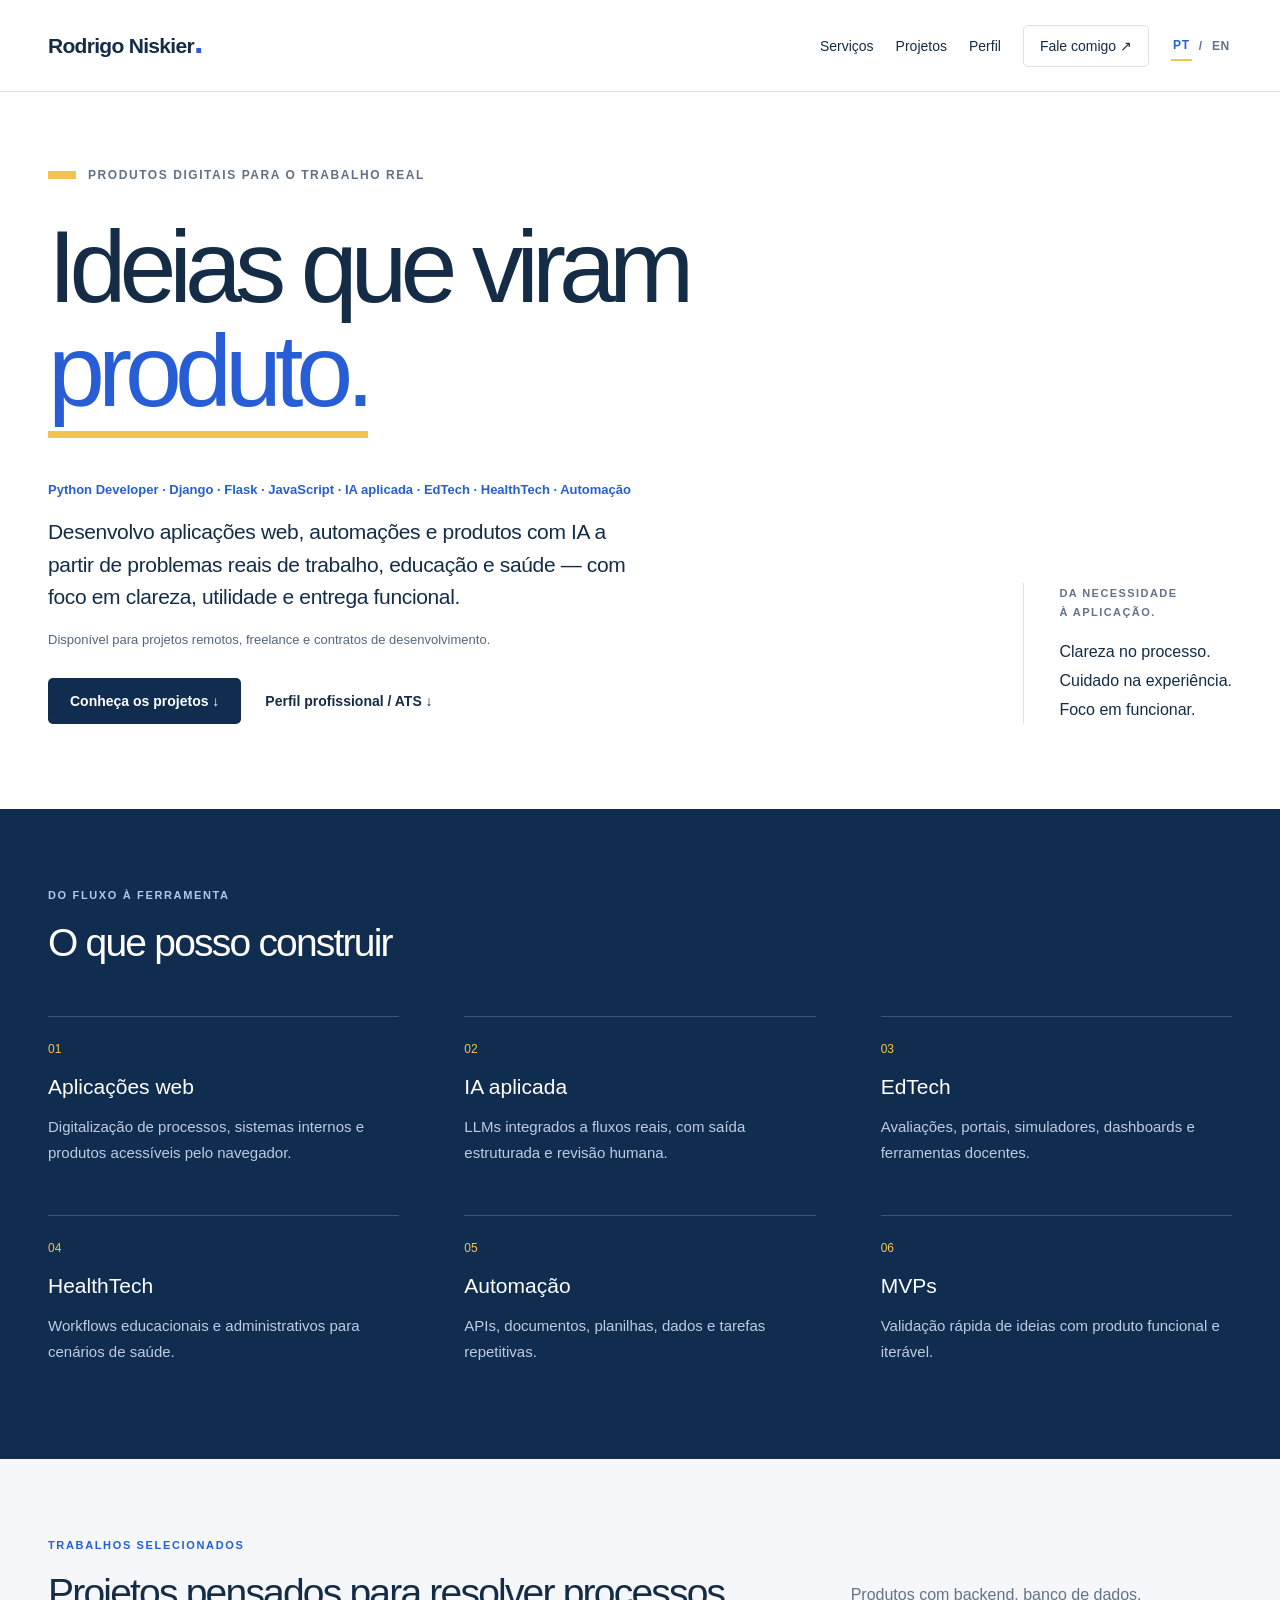
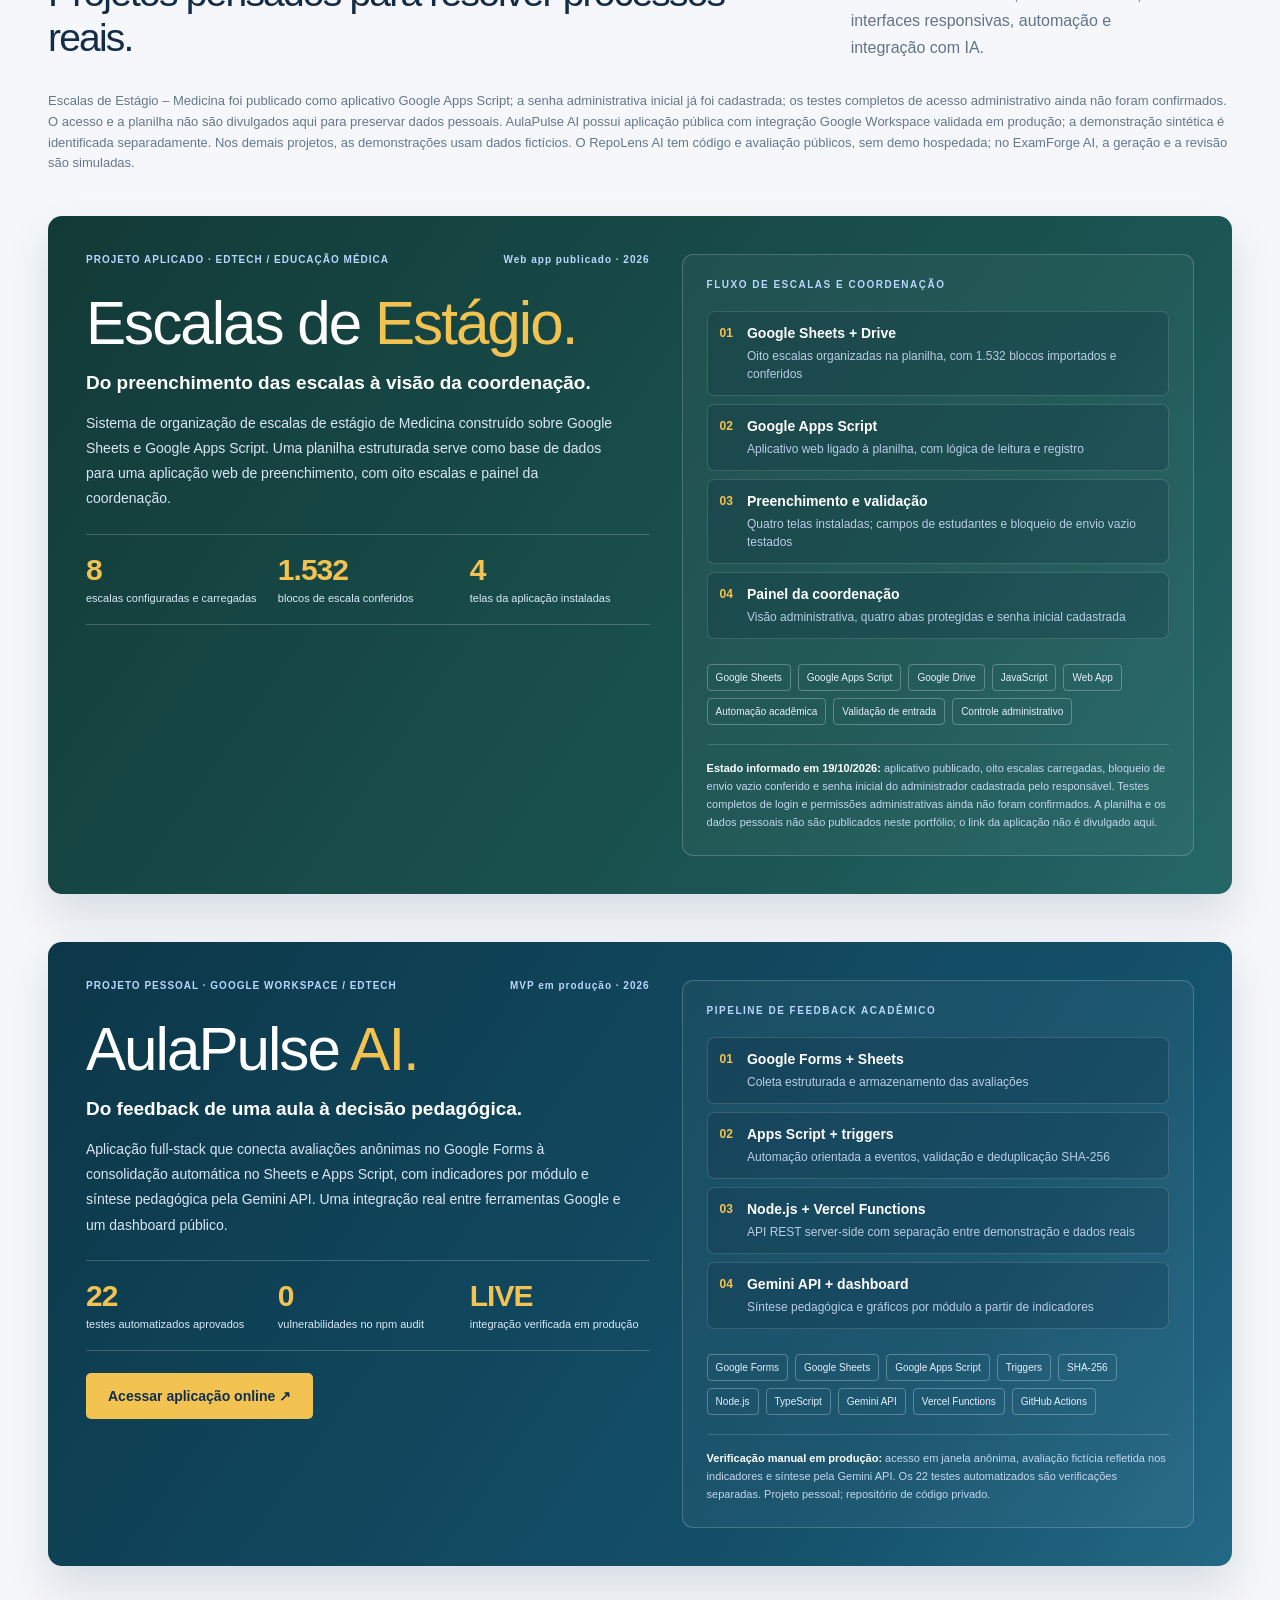
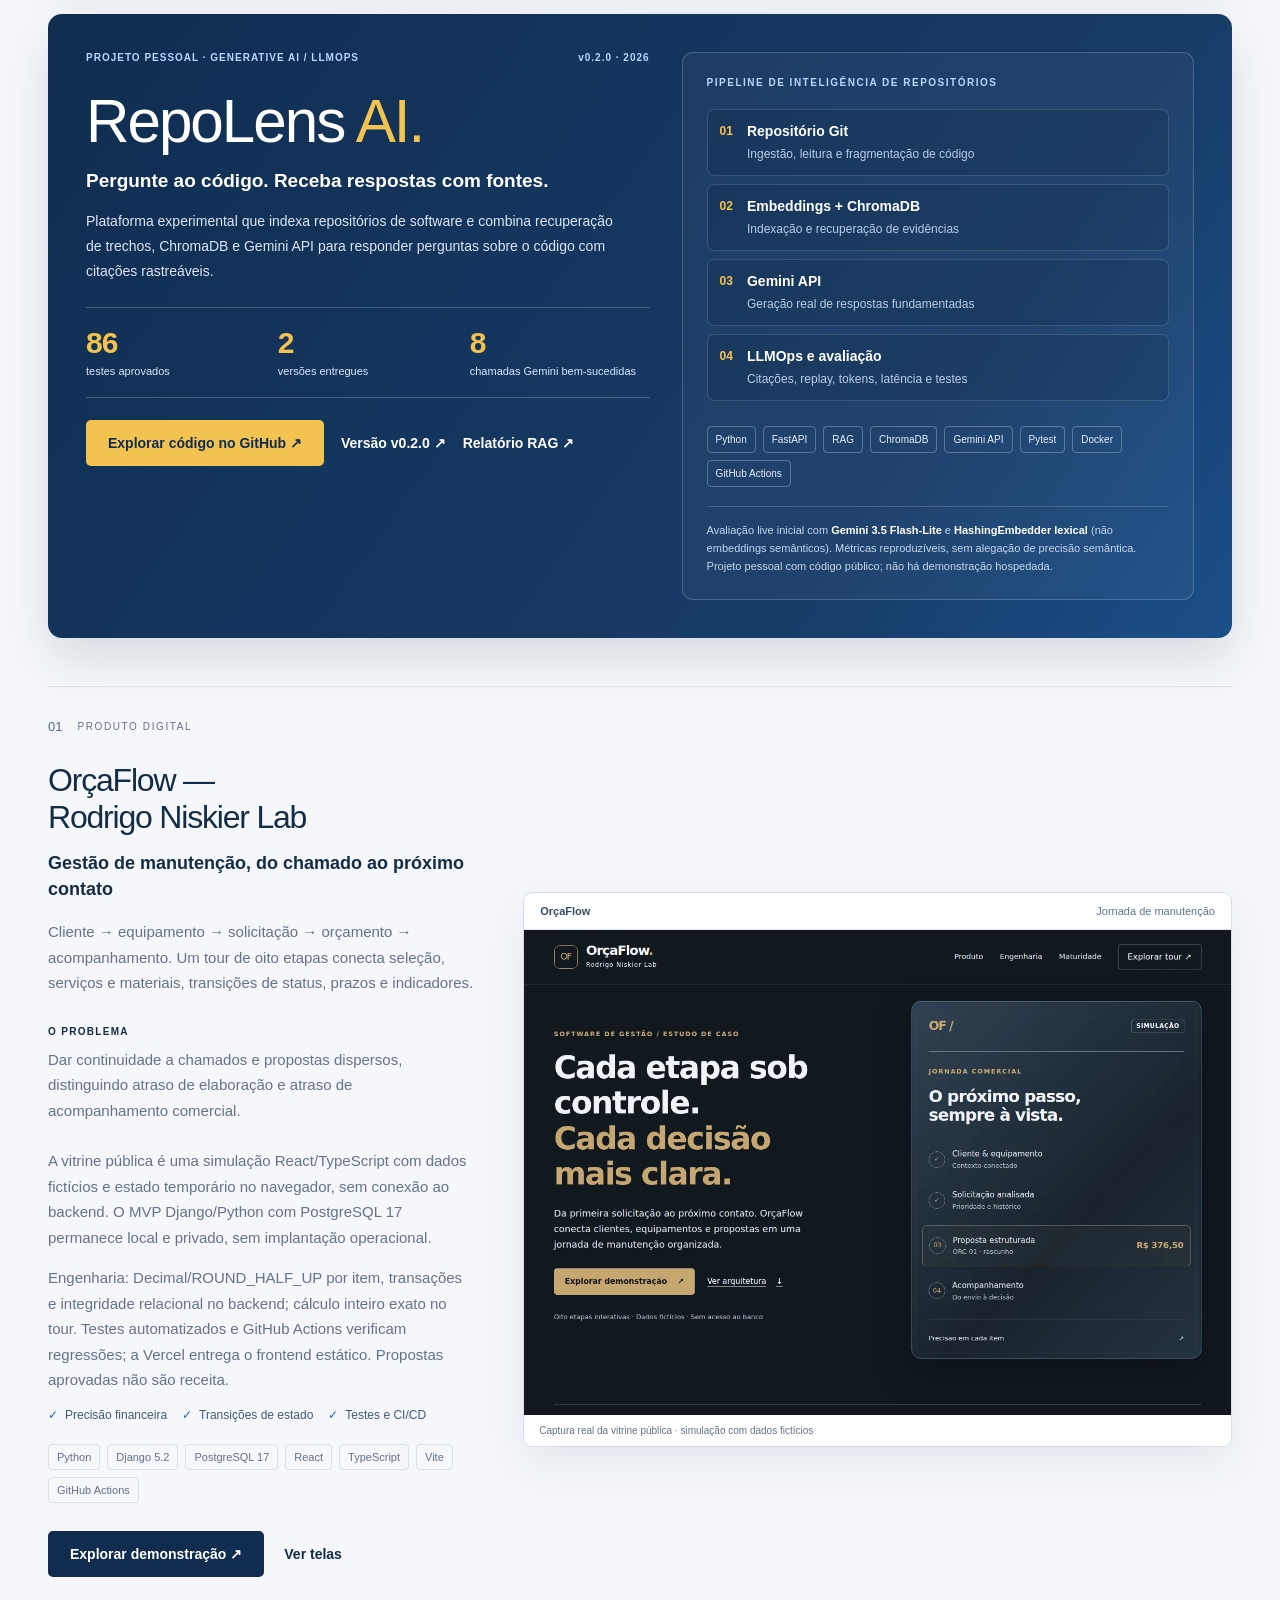
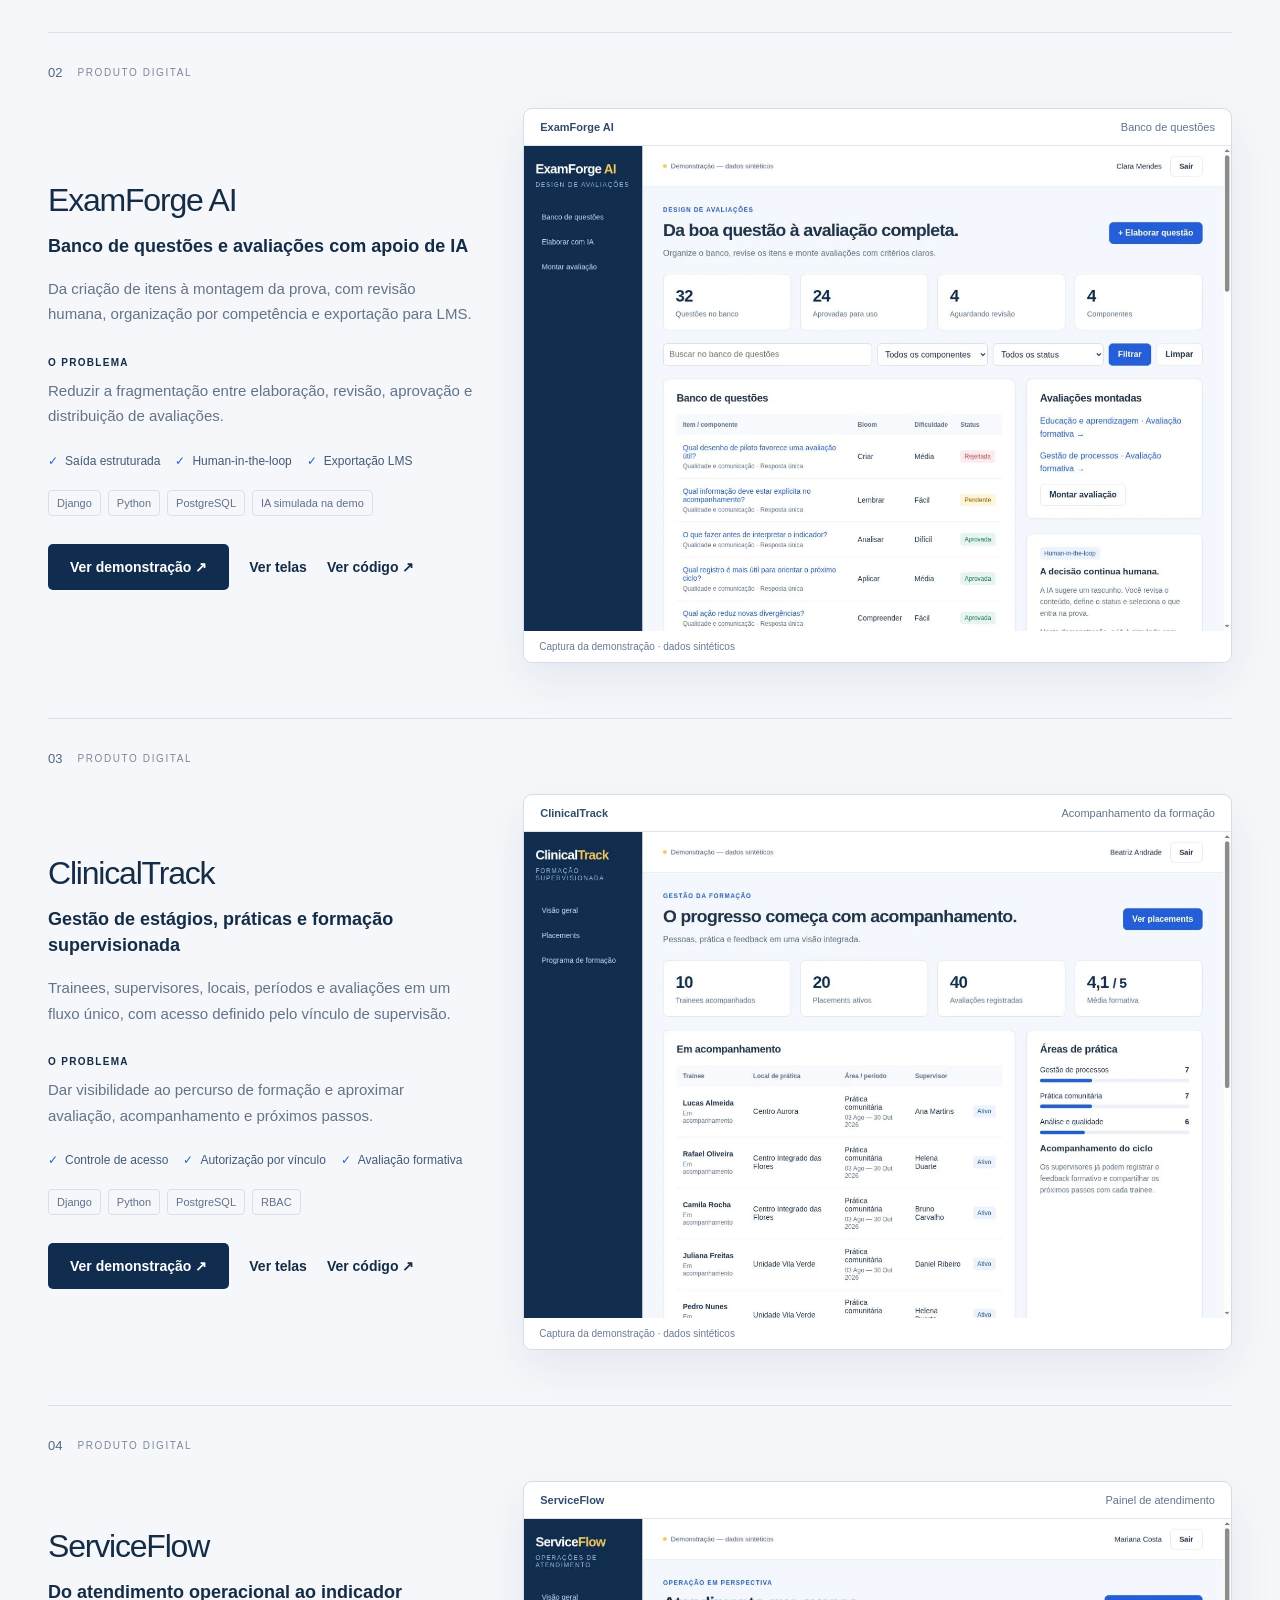
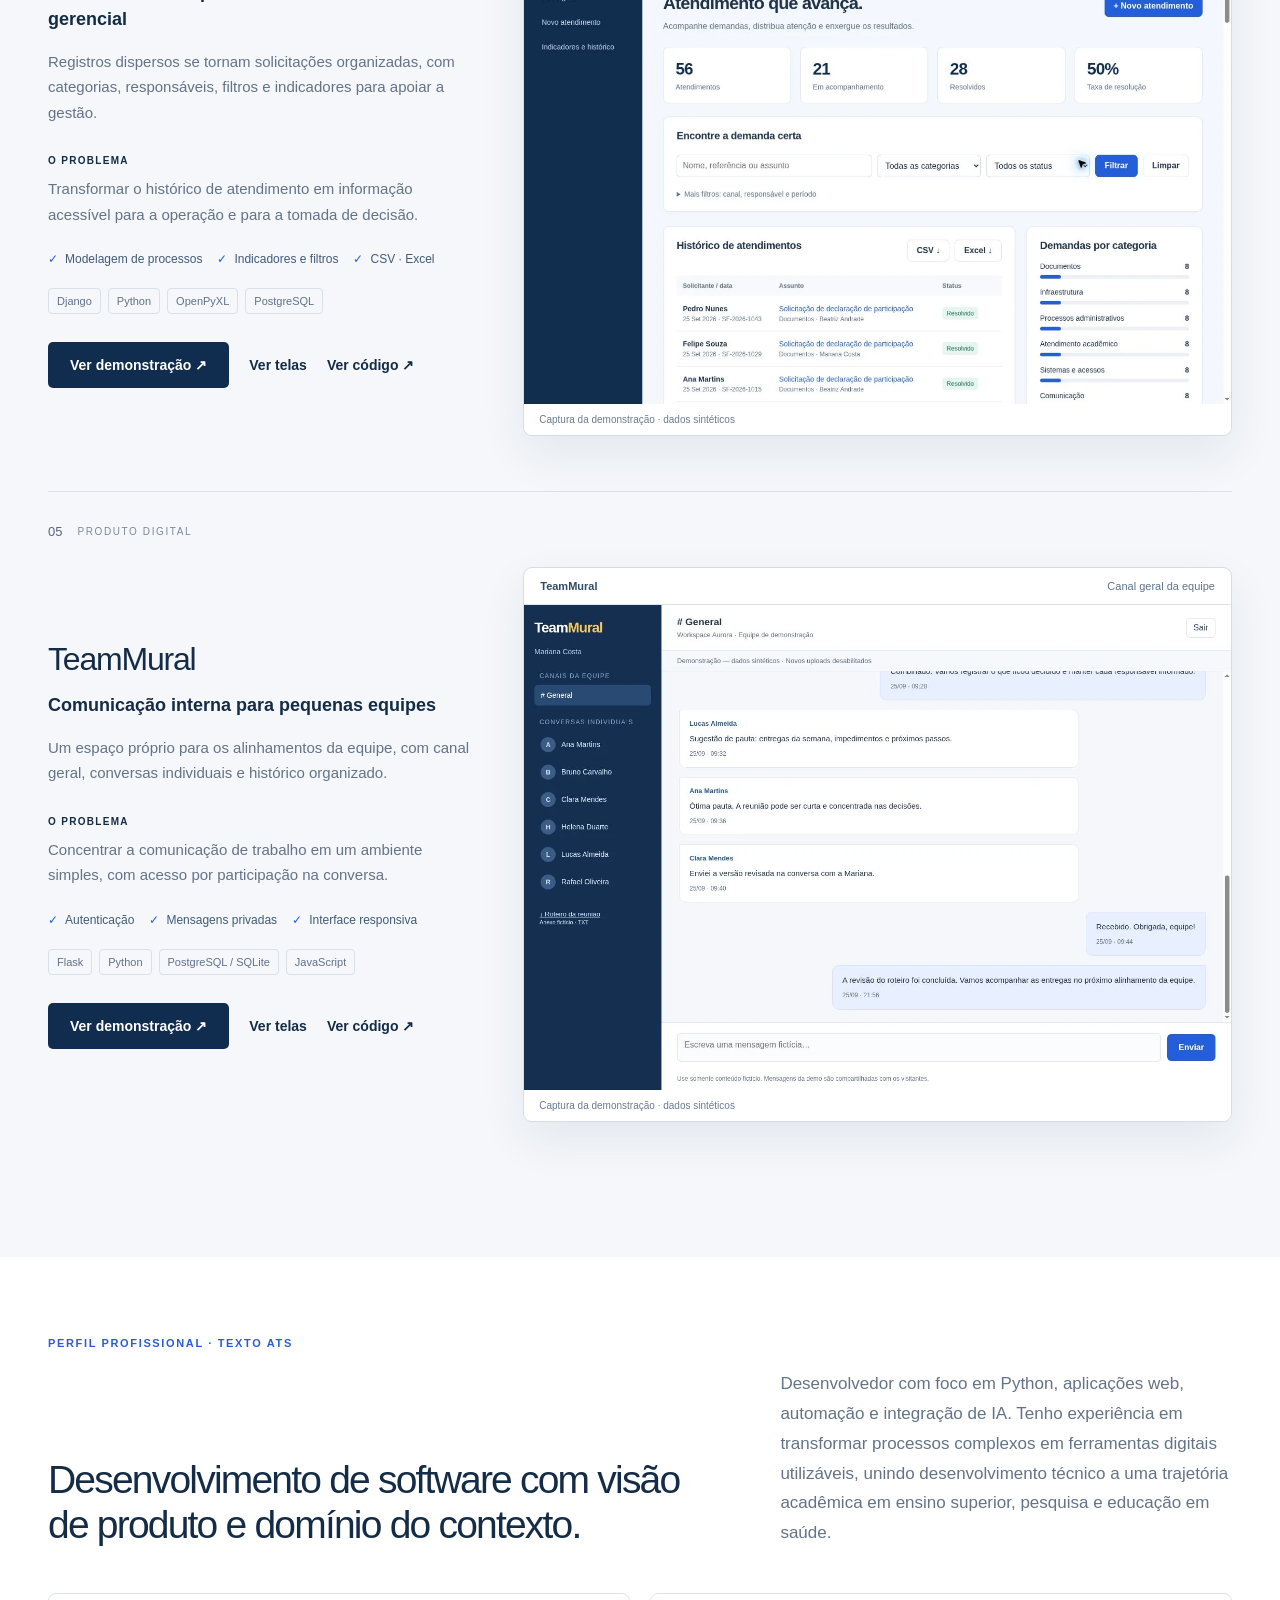
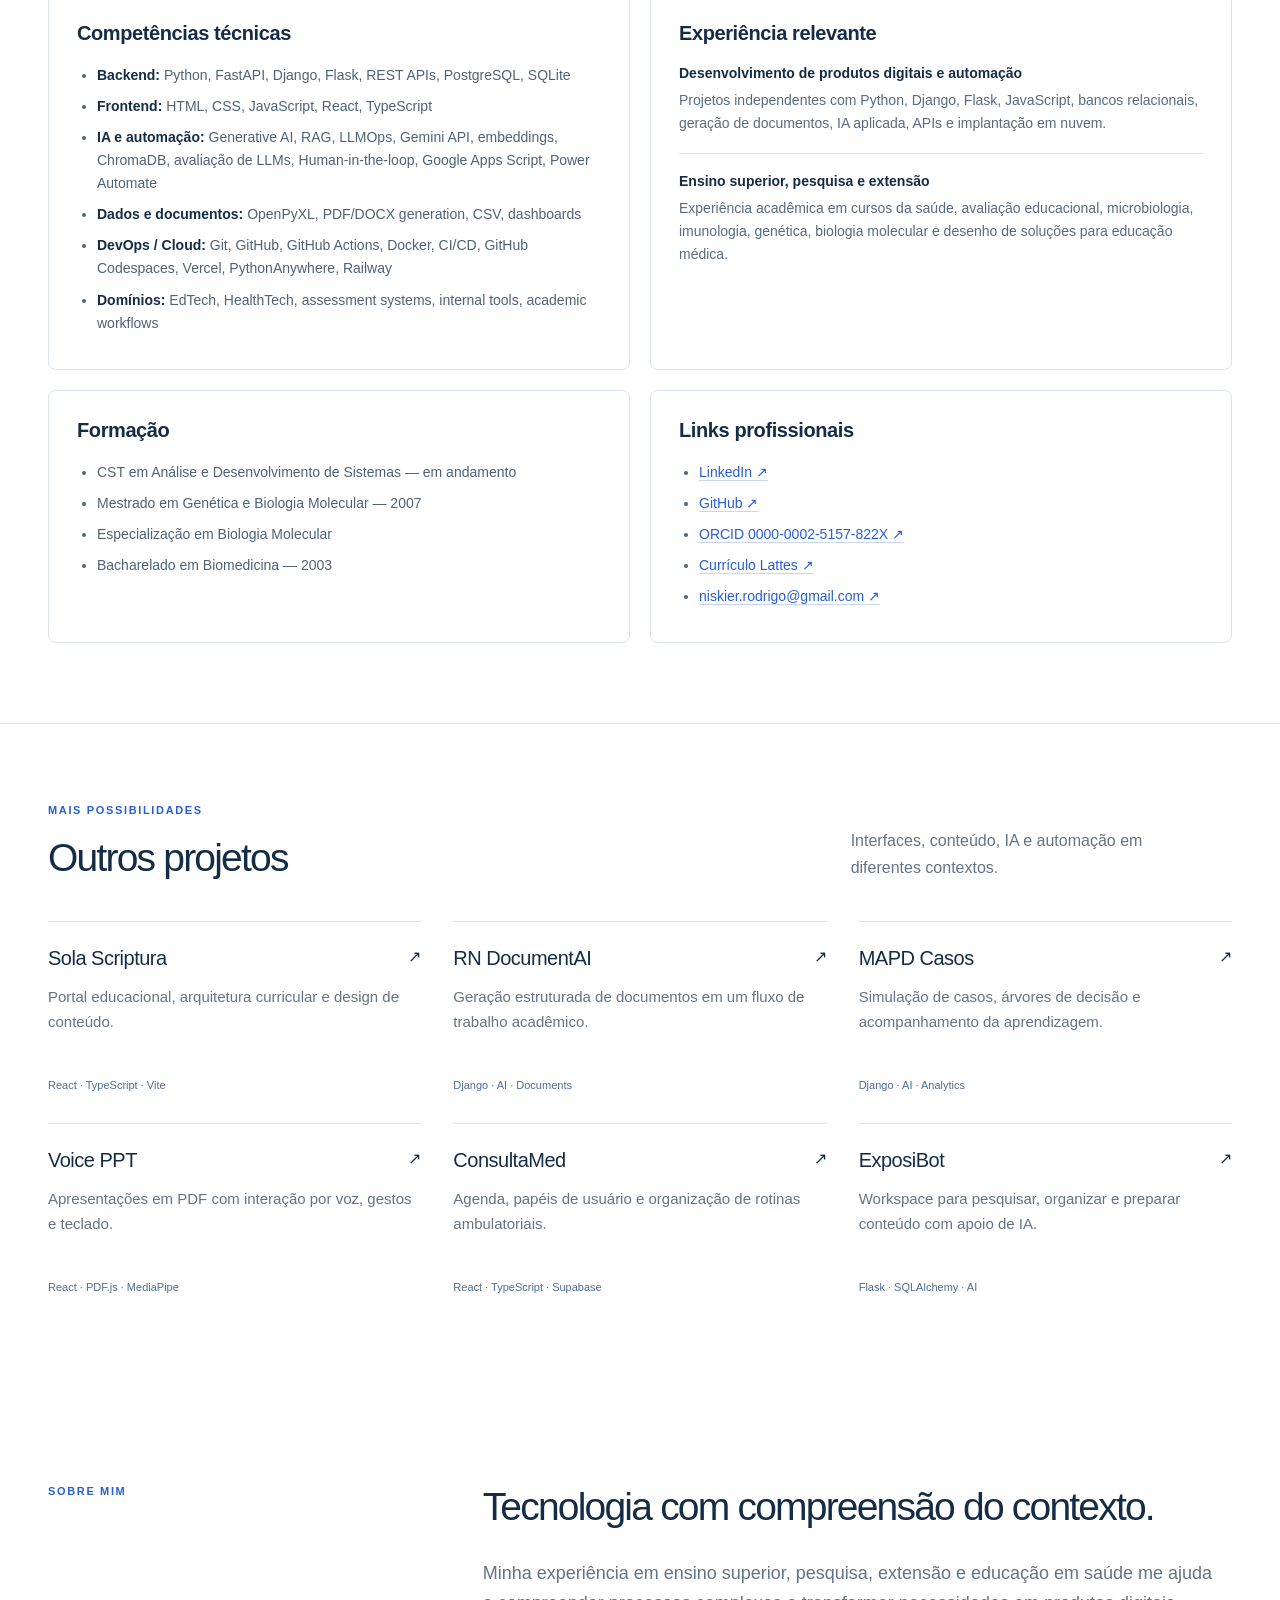
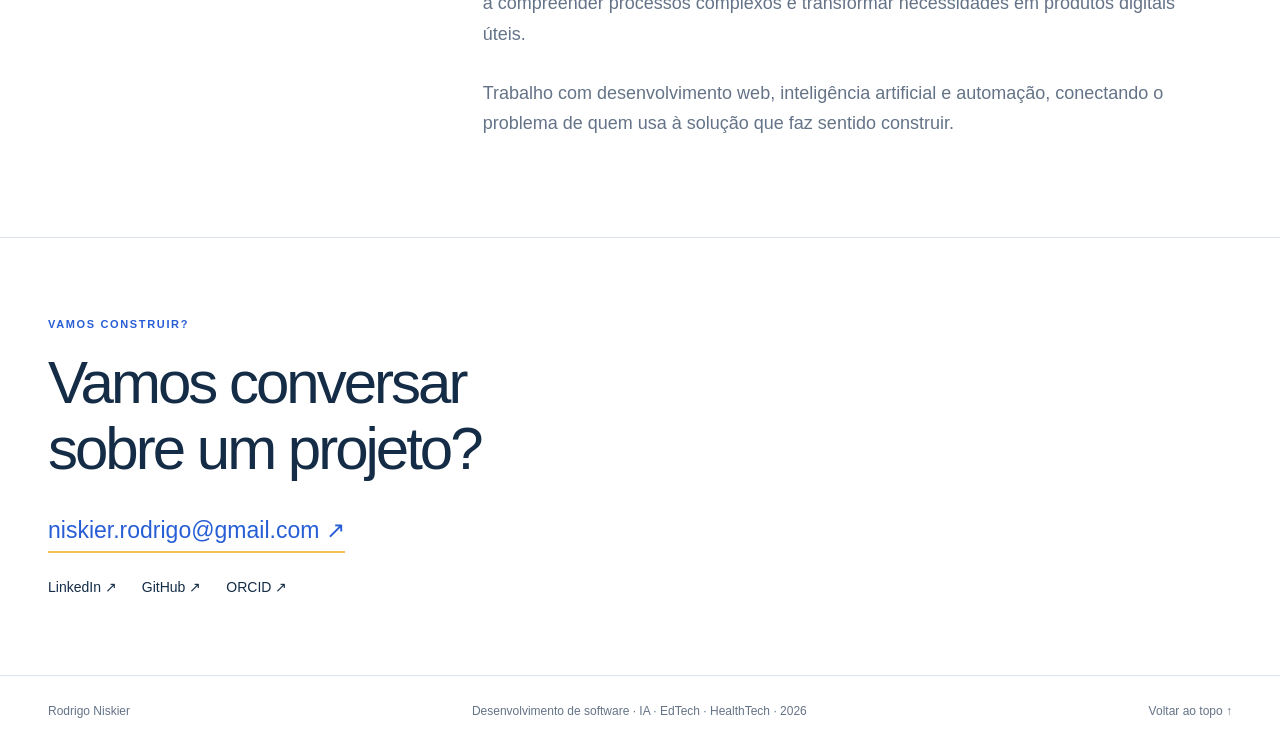
==== commit 185ef235: "fix(portfolio): update administrator password status in index.html" ====
--- a/index.html
+++ b/index.html
@@ -105,7 +105,7 @@
         </div>
         <p>Produtos com backend, banco de dados, interfaces responsivas, automação e integração com IA.</p>
       </div>
-      <p class="preview-notice">Escalas de Estágio – Medicina foi publicado como aplicativo Google Apps Script; a configuração inicial da senha administrativa ainda exige validação. O acesso e a planilha não são divulgados aqui para preservar dados pessoais. AulaPulse AI possui aplicação pública com integração Google Workspace validada em produção; a demonstração sintética é identificada separadamente. Nos demais projetos, as demonstrações usam dados fictícios. O RepoLens AI tem código e avaliação públicos, sem demo hospedada; no ExamForge AI, a geração e a revisão são simuladas.</p>
+      <p class="preview-notice">Escalas de Estágio – Medicina foi publicado como aplicativo Google Apps Script; a senha administrativa inicial já foi cadastrada; os testes completos de acesso administrativo ainda não foram confirmados. O acesso e a planilha não são divulgados aqui para preservar dados pessoais. AulaPulse AI possui aplicação pública com integração Google Workspace validada em produção; a demonstração sintética é identificada separadamente. Nos demais projetos, as demonstrações usam dados fictícios. O RepoLens AI tem código e avaliação públicos, sem demo hospedada; no ExamForge AI, a geração e a revisão são simuladas.</p>
       <section class="repolens-spotlight escalas-spotlight" id="escalas-medicina" aria-labelledby="escalas-medicina-title">
         <div class="repolens-copy">
           <div class="repolens-topline"><span>PROJETO APLICADO · EDTECH / EDUCAÇÃO MÉDICA</span><span>Web app publicado · 2026</span></div>
@@ -124,10 +124,10 @@
             <li><span>01</span><div><strong>Google Sheets + Drive</strong><small>Oito escalas organizadas na planilha, com 1.532 blocos importados e conferidos</small></div></li>
             <li><span>02</span><div><strong>Google Apps Script</strong><small>Aplicativo web ligado à planilha, com lógica de leitura e registro</small></div></li>
             <li><span>03</span><div><strong>Preenchimento e validação</strong><small>Quatro telas instaladas; campos de estudantes e bloqueio de envio vazio testados</small></div></li>
-            <li><span>04</span><div><strong>Painel da coordenação</strong><small>Visão administrativa, quatro abas protegidas e controle de senha em configuração</small></div></li>
+            <li><span>04</span><div><strong>Painel da coordenação</strong><small>Visão administrativa, quatro abas protegidas e senha inicial cadastrada</small></div></li>
           </ol>
           <div class="repolens-tags"><span>Google Sheets</span><span>Google Apps Script</span><span>Google Drive</span><span>JavaScript</span><span>Web App</span><span>Automação acadêmica</span><span>Validação de entrada</span><span>Controle administrativo</span></div>
-          <p class="repolens-disclaimer"><strong>Estado verificado em 19/10/2026:</strong> publicação realizada, oito escalas carregadas e bloqueio de envio vazio conferido. A definição da senha inicial e a validação completa da autenticação administrativa ainda estavam pendentes. A planilha e os dados pessoais não são publicados neste portfólio; o link da aplicação não é divulgado aqui.</p>
+          <p class="repolens-disclaimer"><strong>Estado informado em 19/10/2026:</strong> aplicativo publicado, oito escalas carregadas, bloqueio de envio vazio conferido e senha inicial do administrador cadastrada pelo responsável. Testes completos de login e permissões administrativas ainda não foram confirmados. A planilha e os dados pessoais não são publicados neste portfólio; o link da aplicação não é divulgado aqui.</p>
         </div>
       </section>
       <section class="repolens-spotlight aulapulse-spotlight" id="aulapulse" aria-labelledby="aulapulse-title">
--- a/style.css
+++ b/style.css
@@ -90,3 +90,7 @@
 /* AulaPulse AI: distinct accent within the established accessible spotlight pattern. */
 .aulapulse-spotlight{background:linear-gradient(125deg,#0c3748 0%,#14516b 72%,#246985 100%)}
 .aulapulse-spotlight .repolens-numbers strong{font-size:clamp(22px,3vw,30px)}
+
+/* Medical internship scheduling: privacy-conscious, text-first case. */
+.escalas-spotlight{background:linear-gradient(125deg,#123a37 0%,#1b5553 70%,#256768 100%)}
+.escalas-spotlight .repolens-numbers strong{font-size:clamp(22px,3vw,30px)}
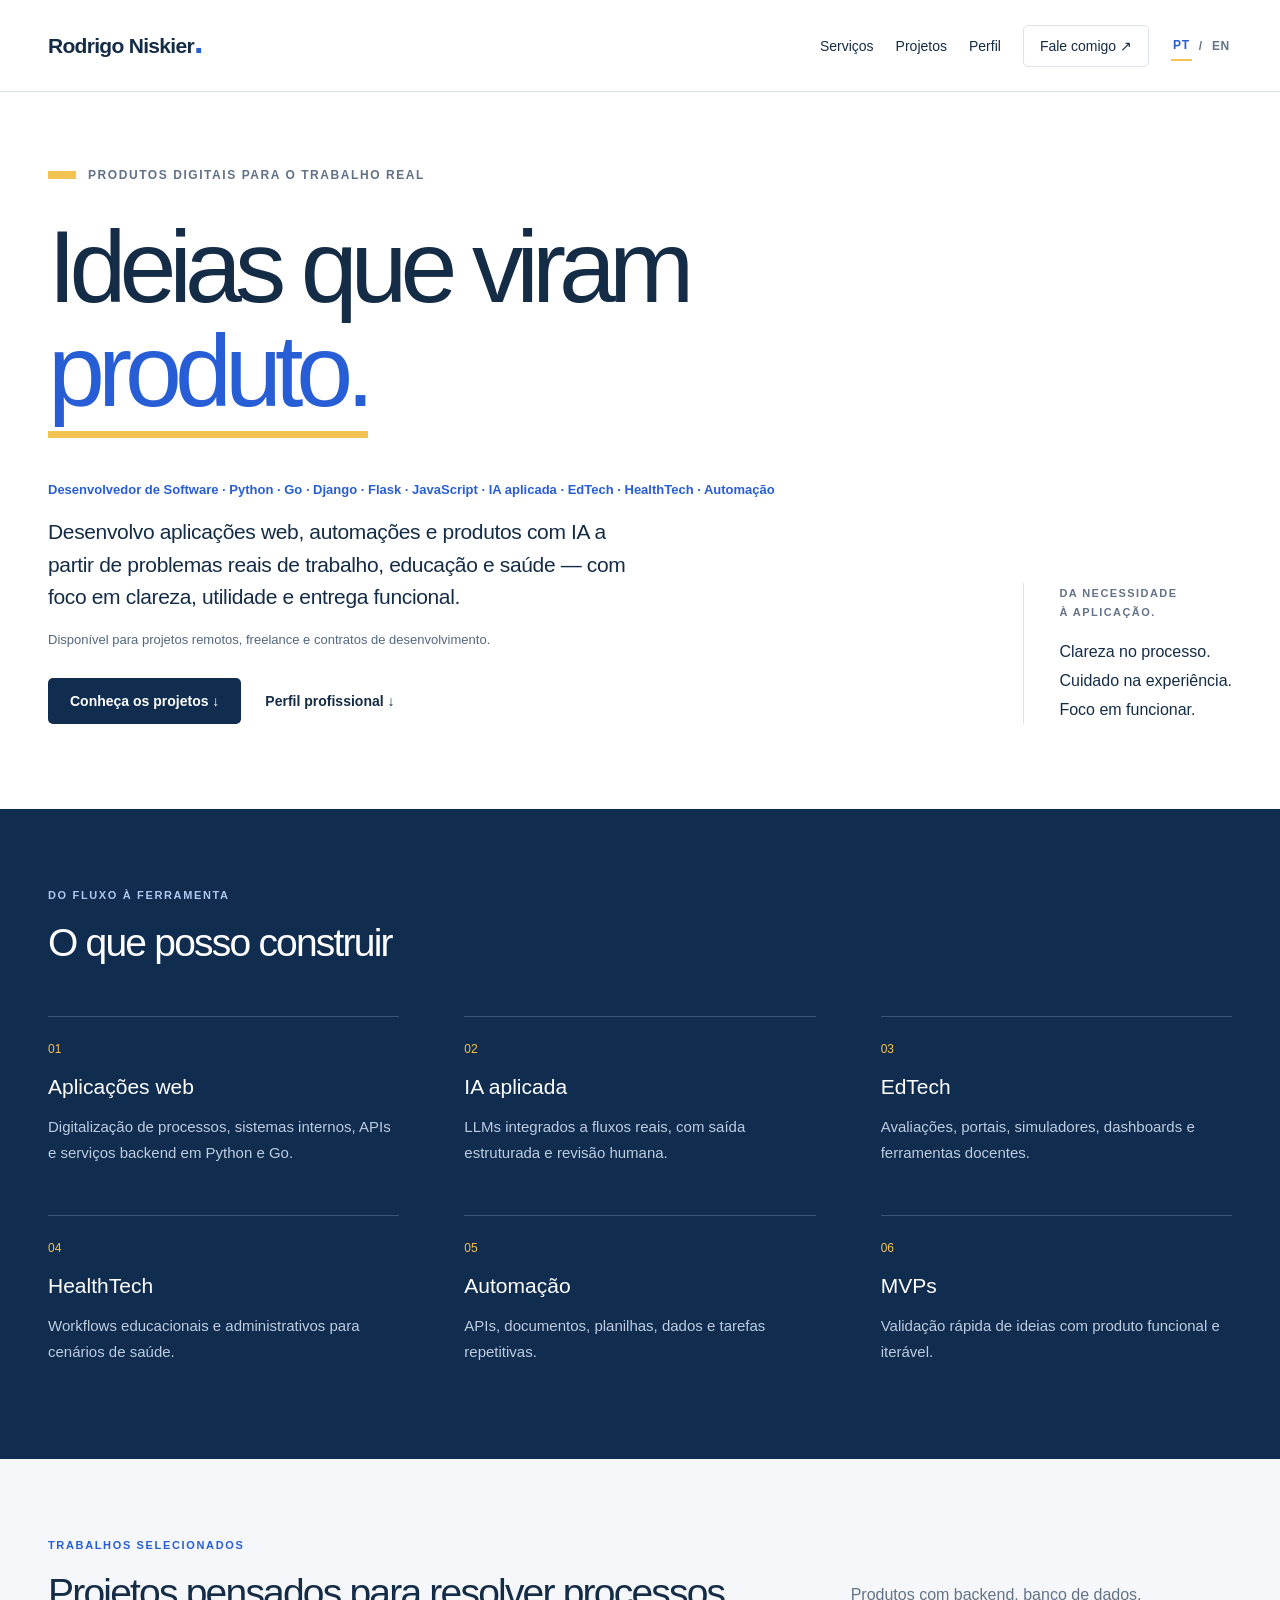
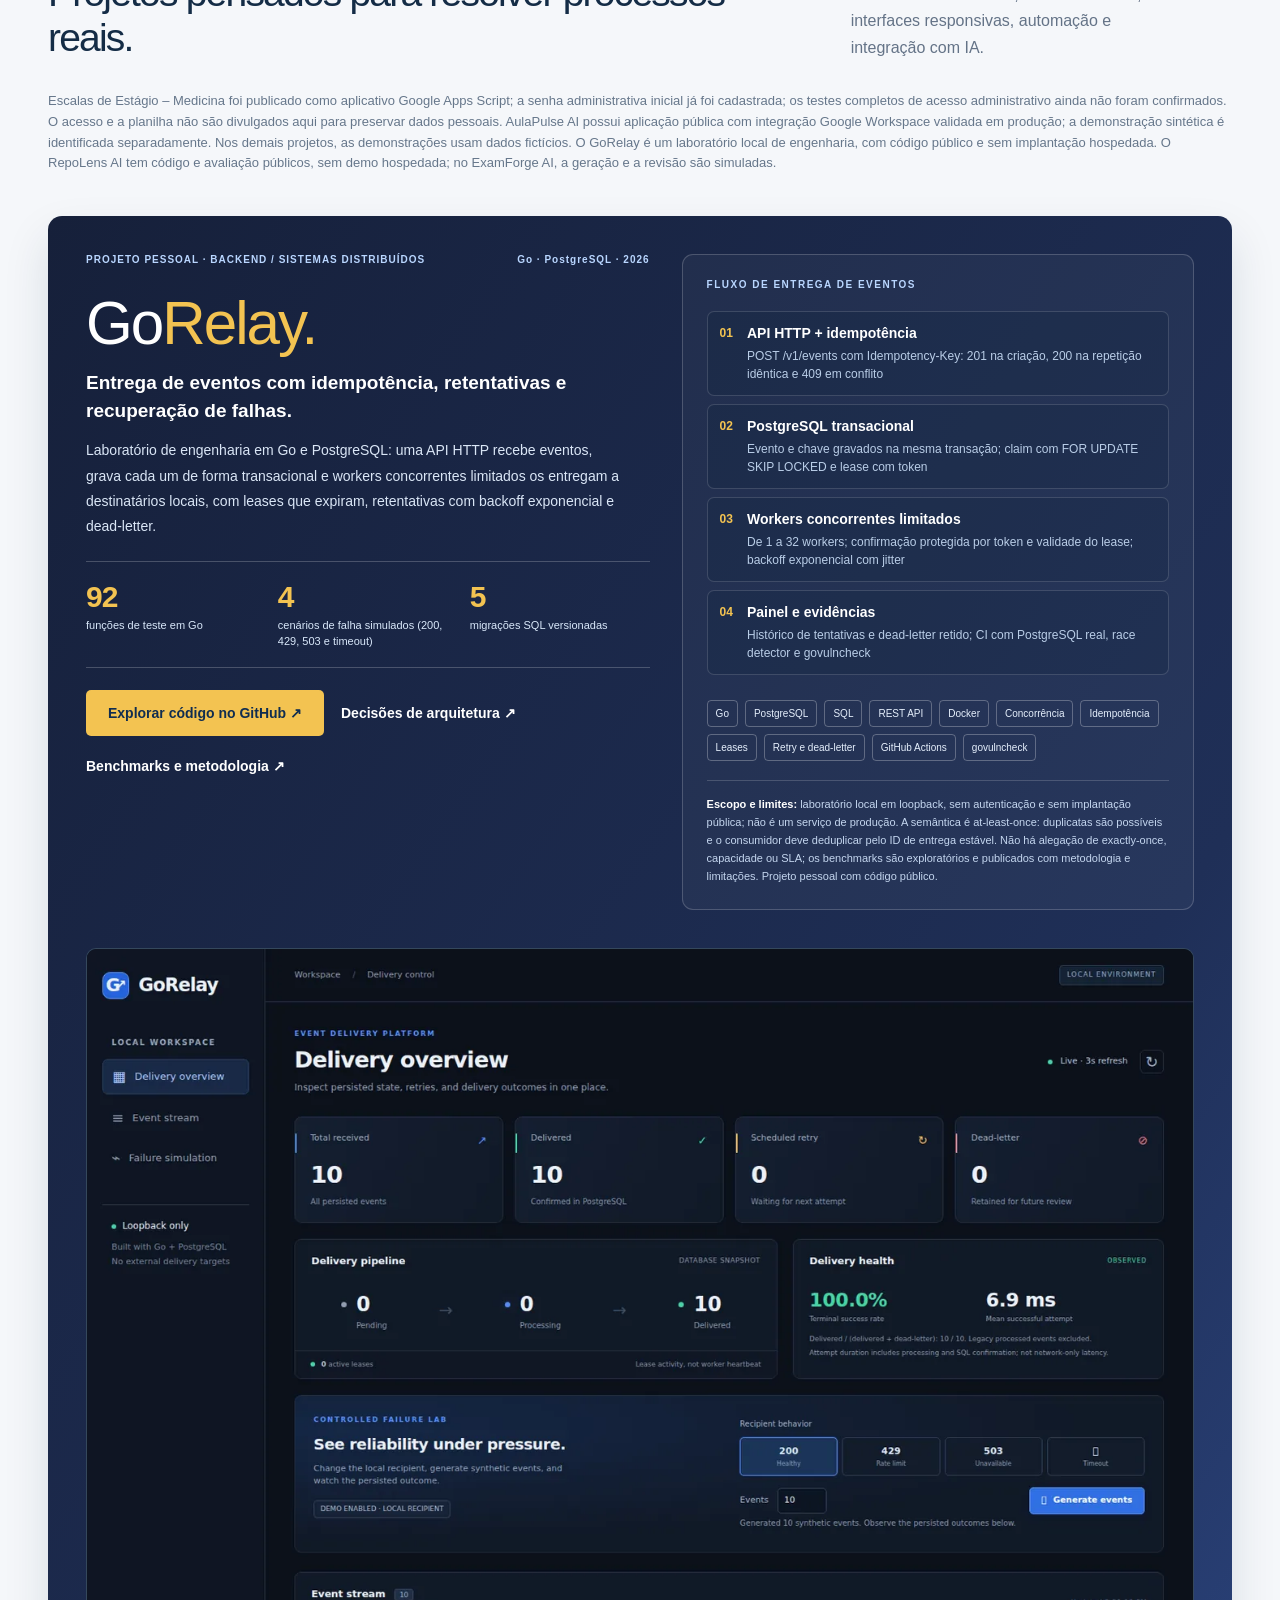
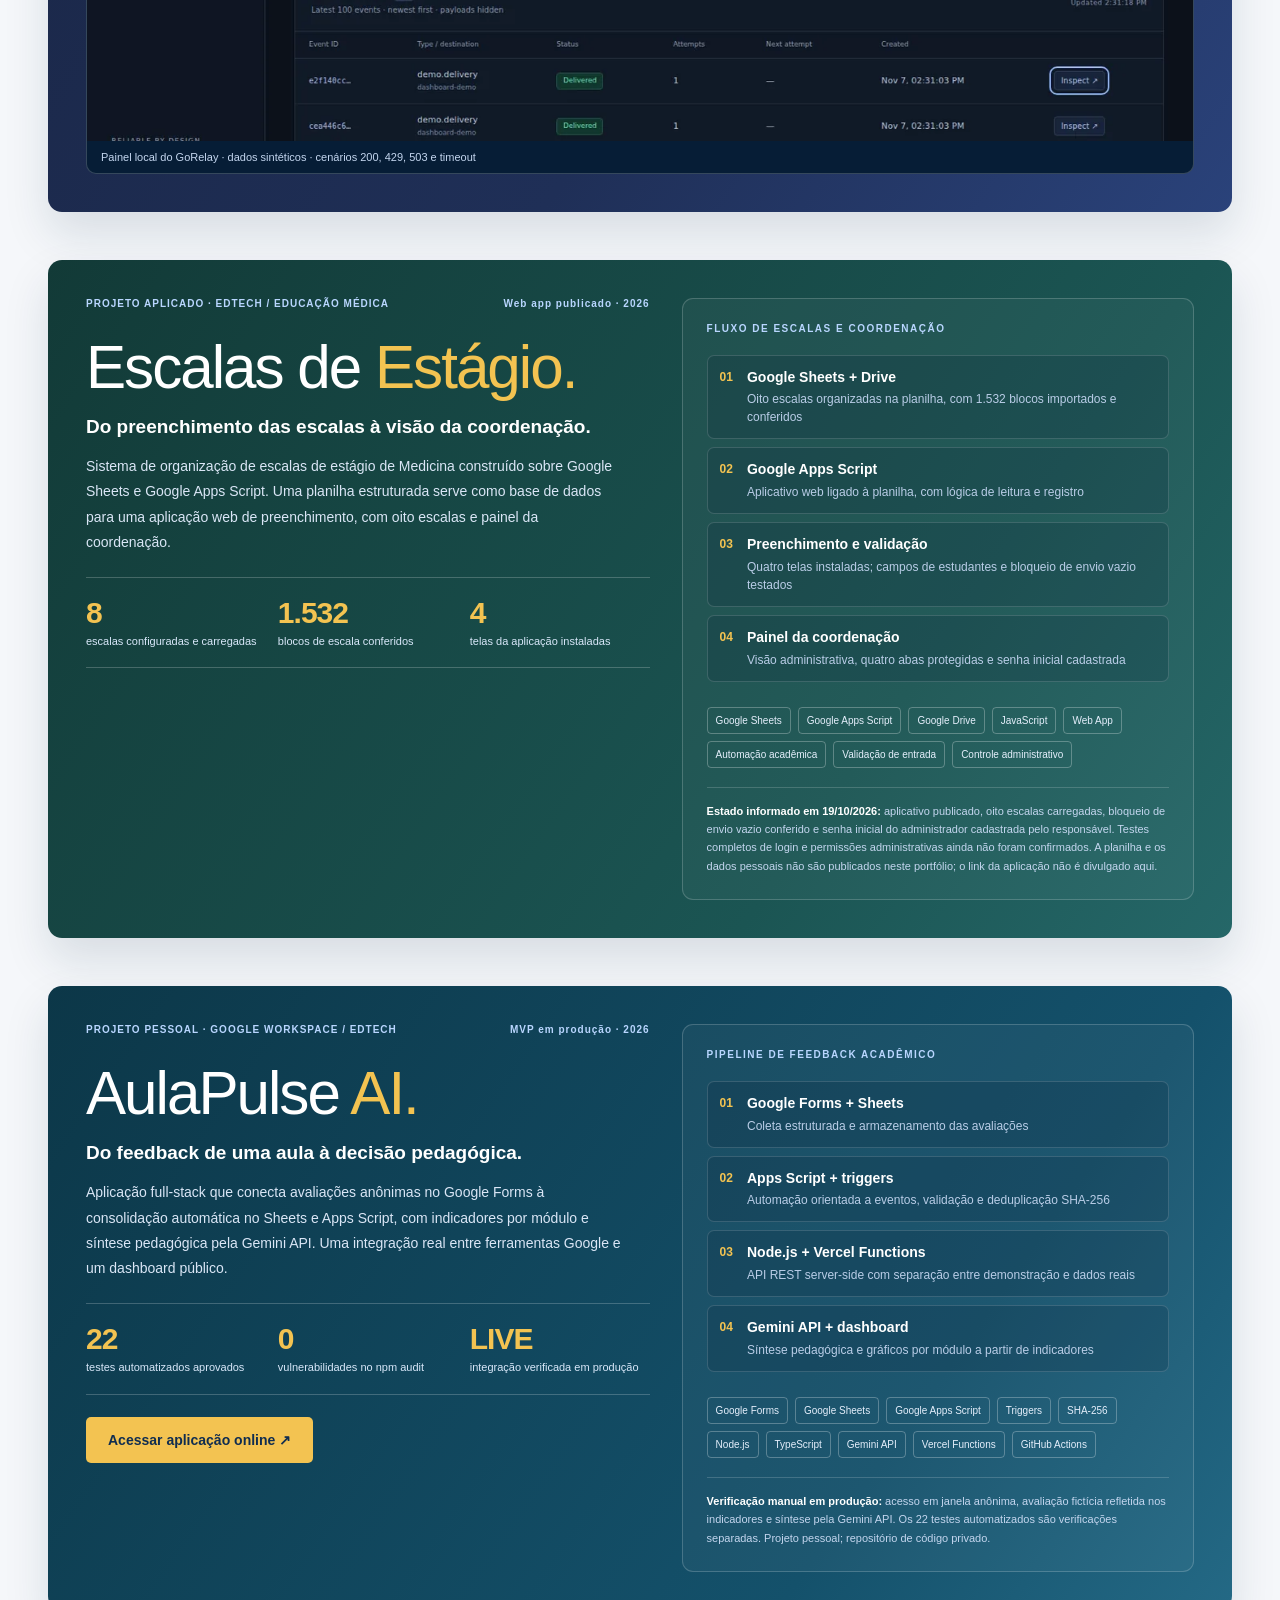
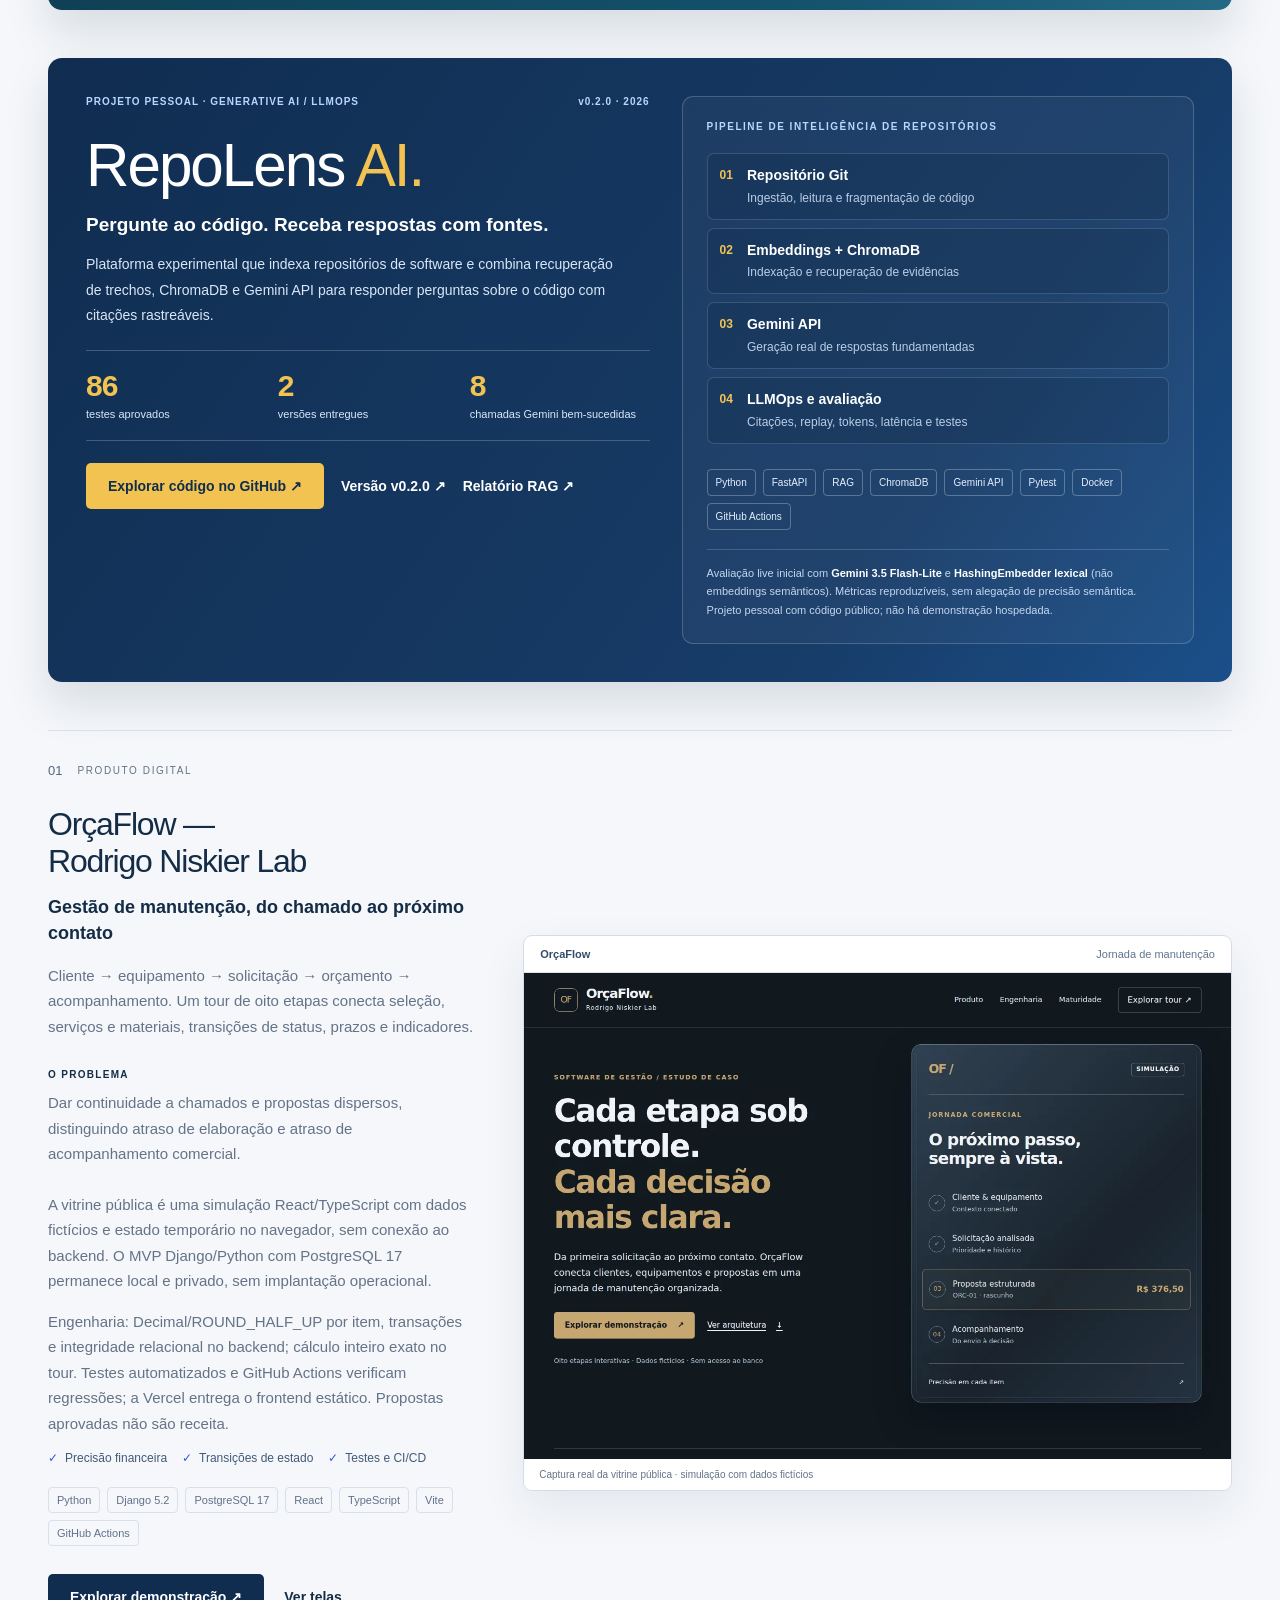
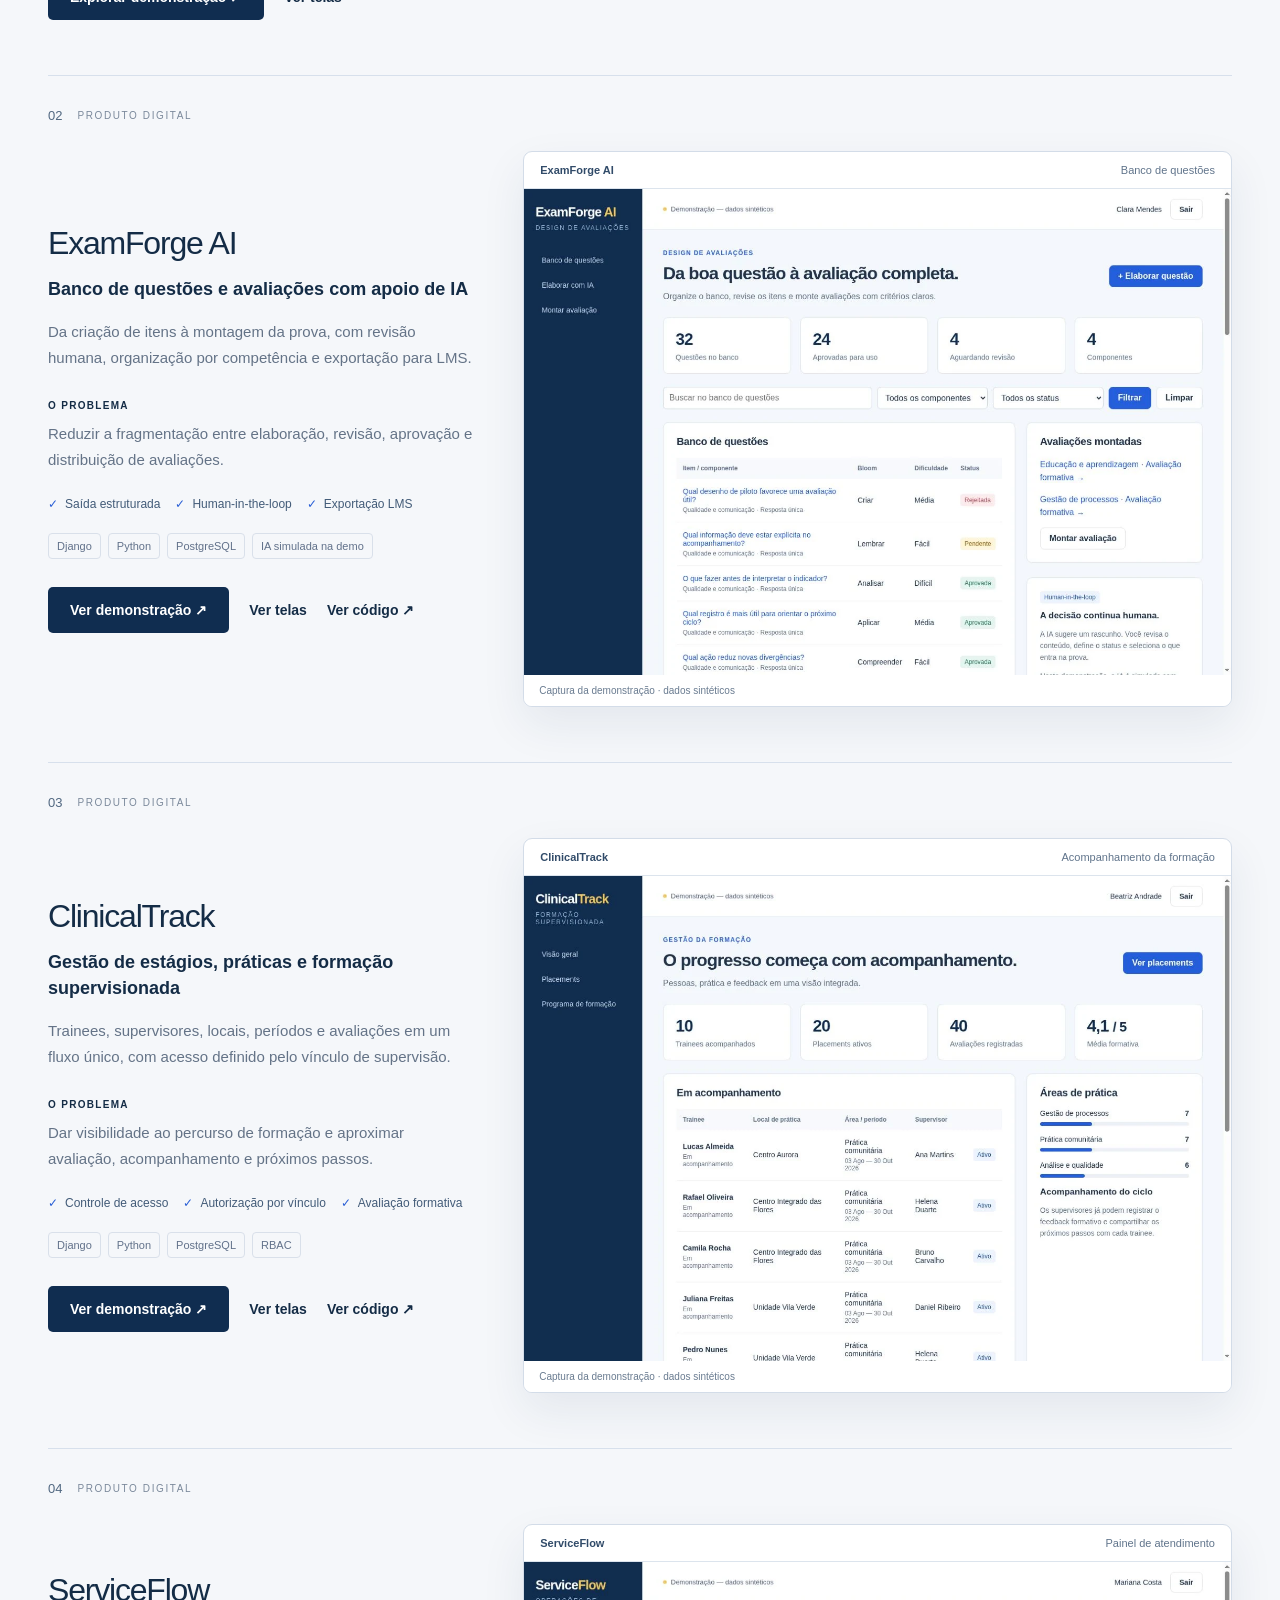
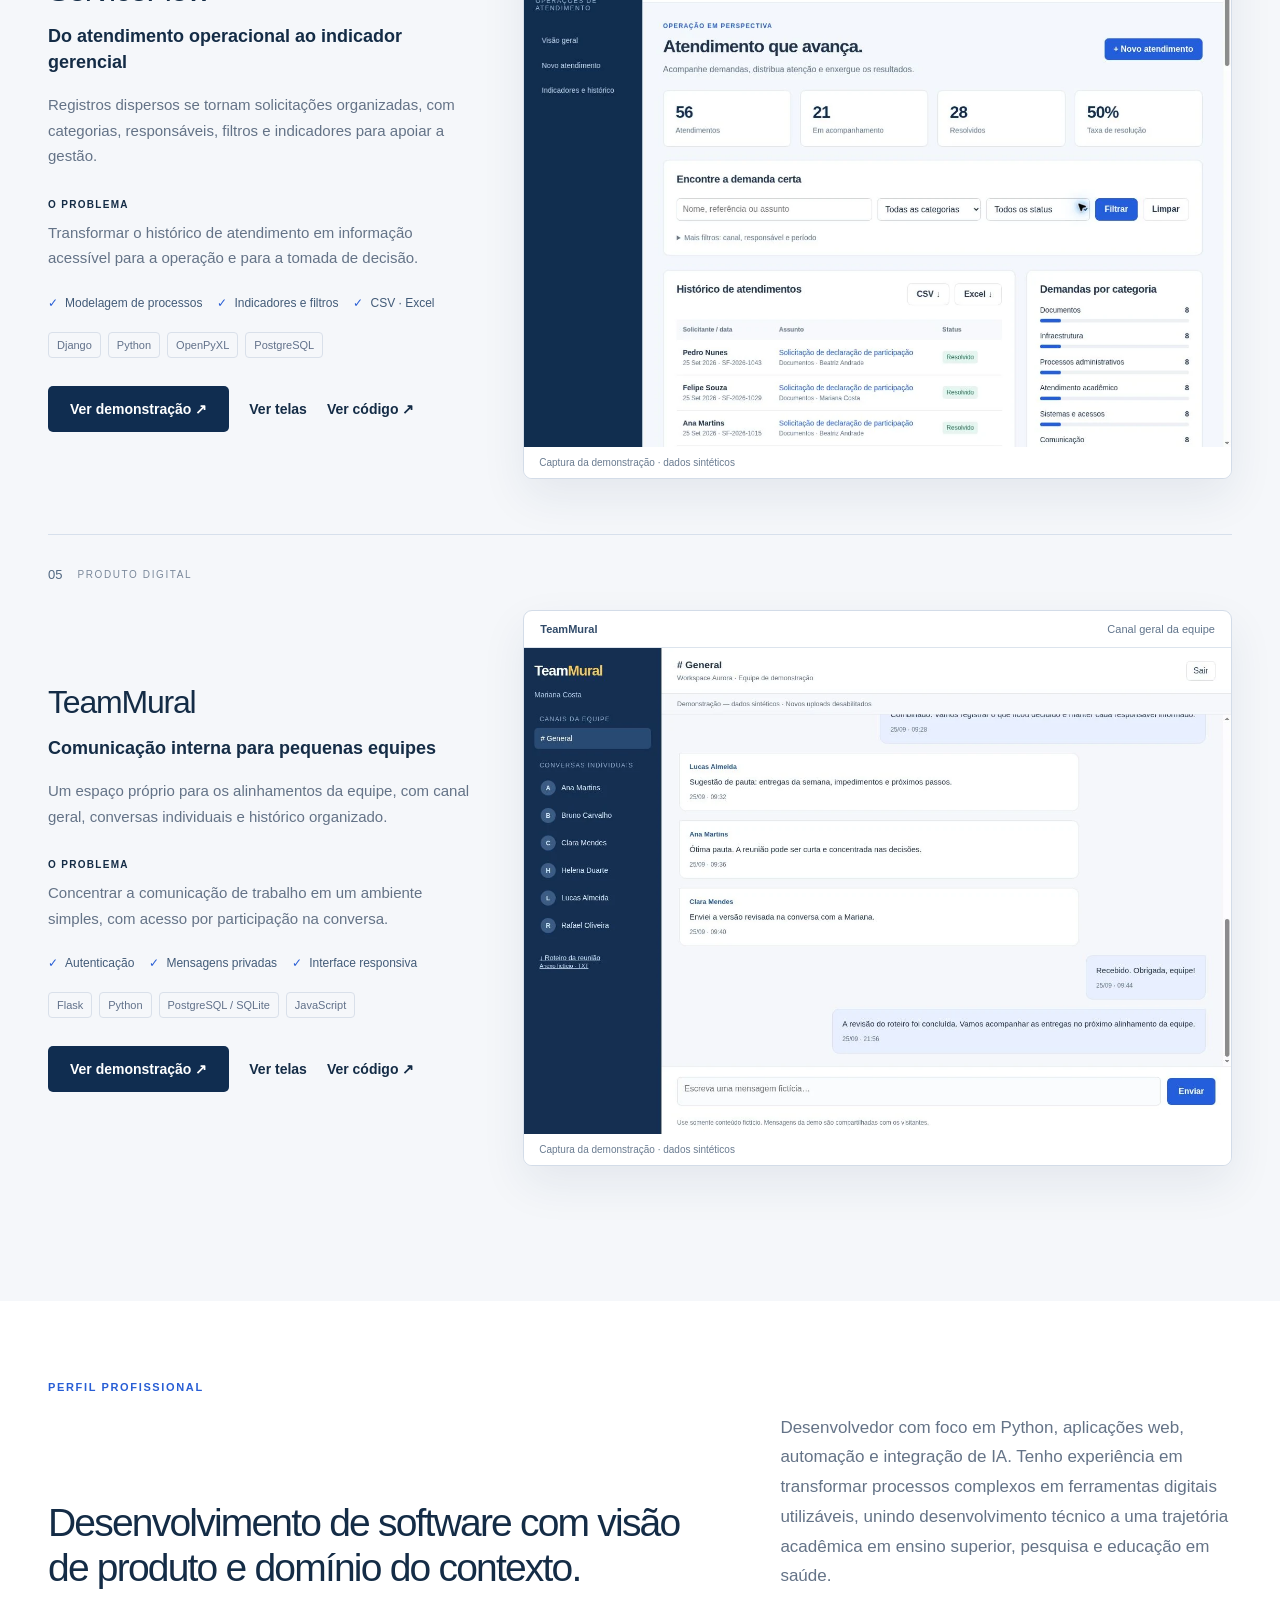
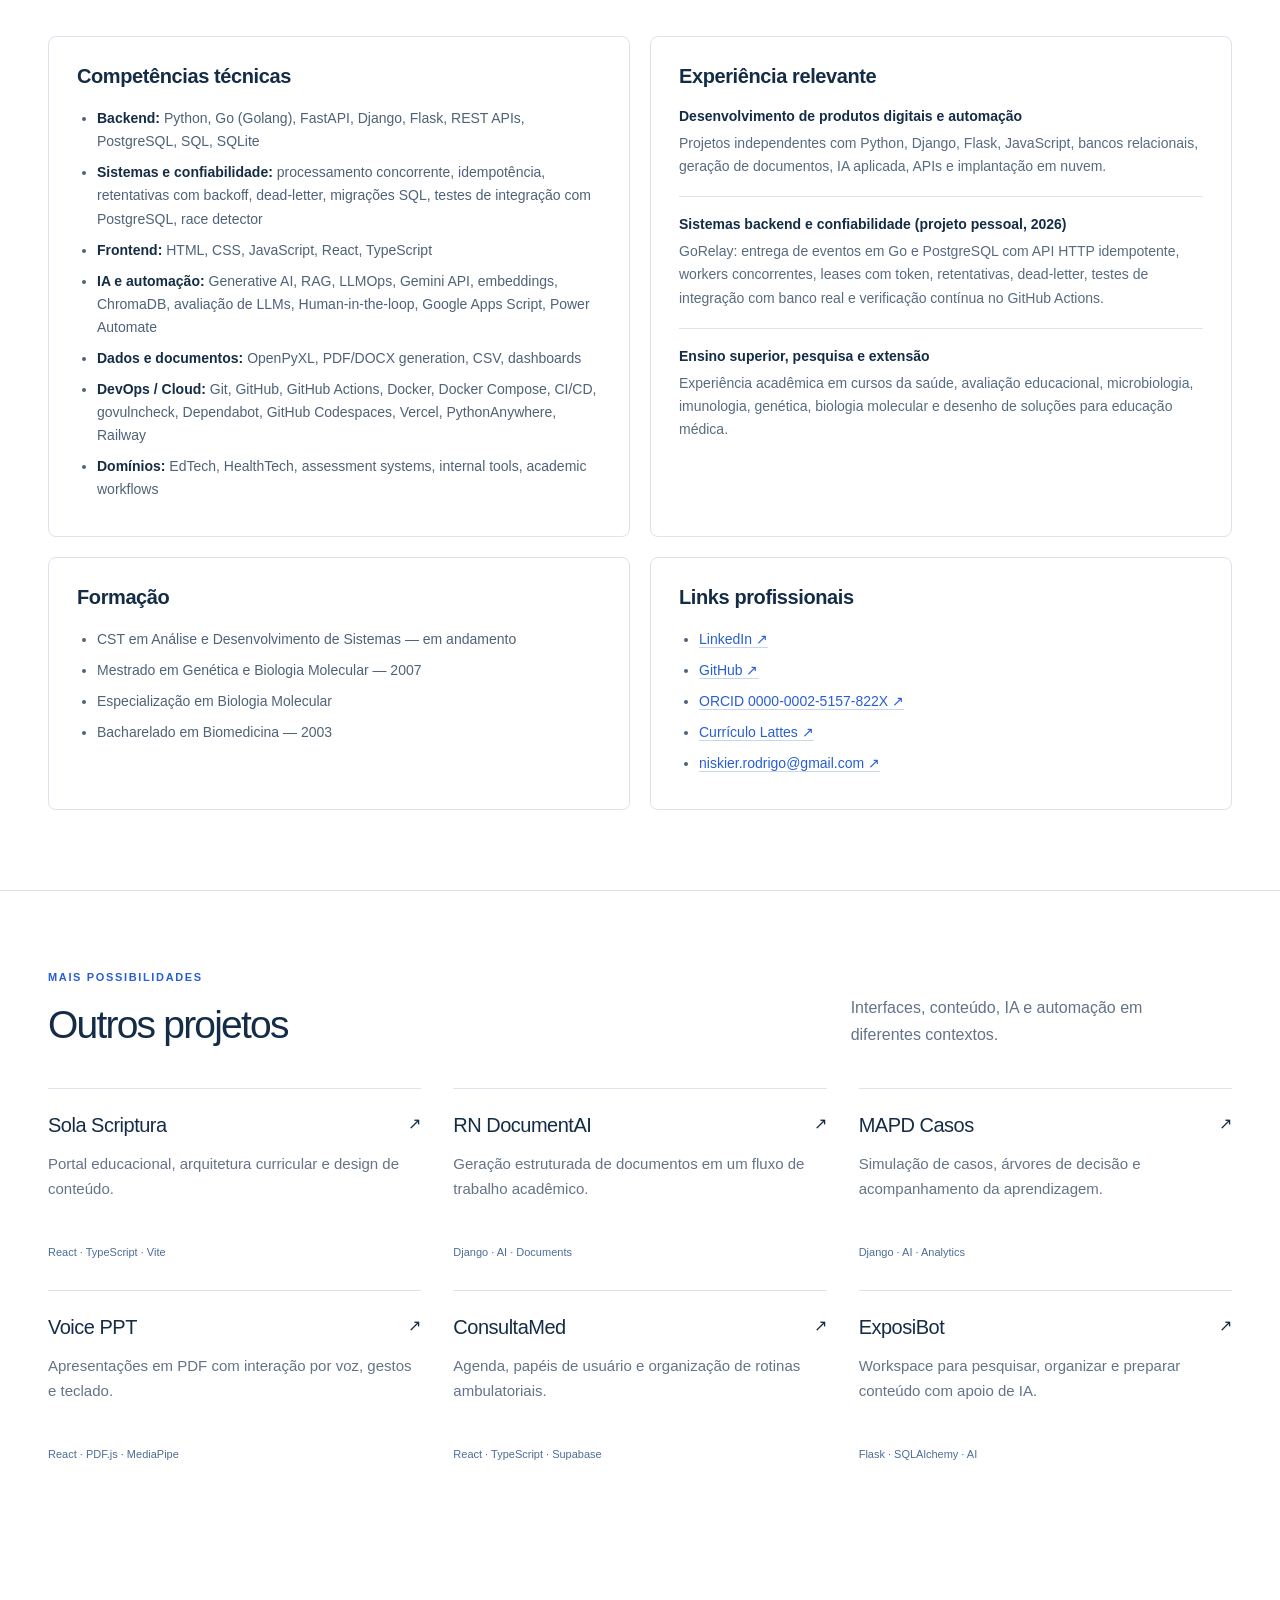
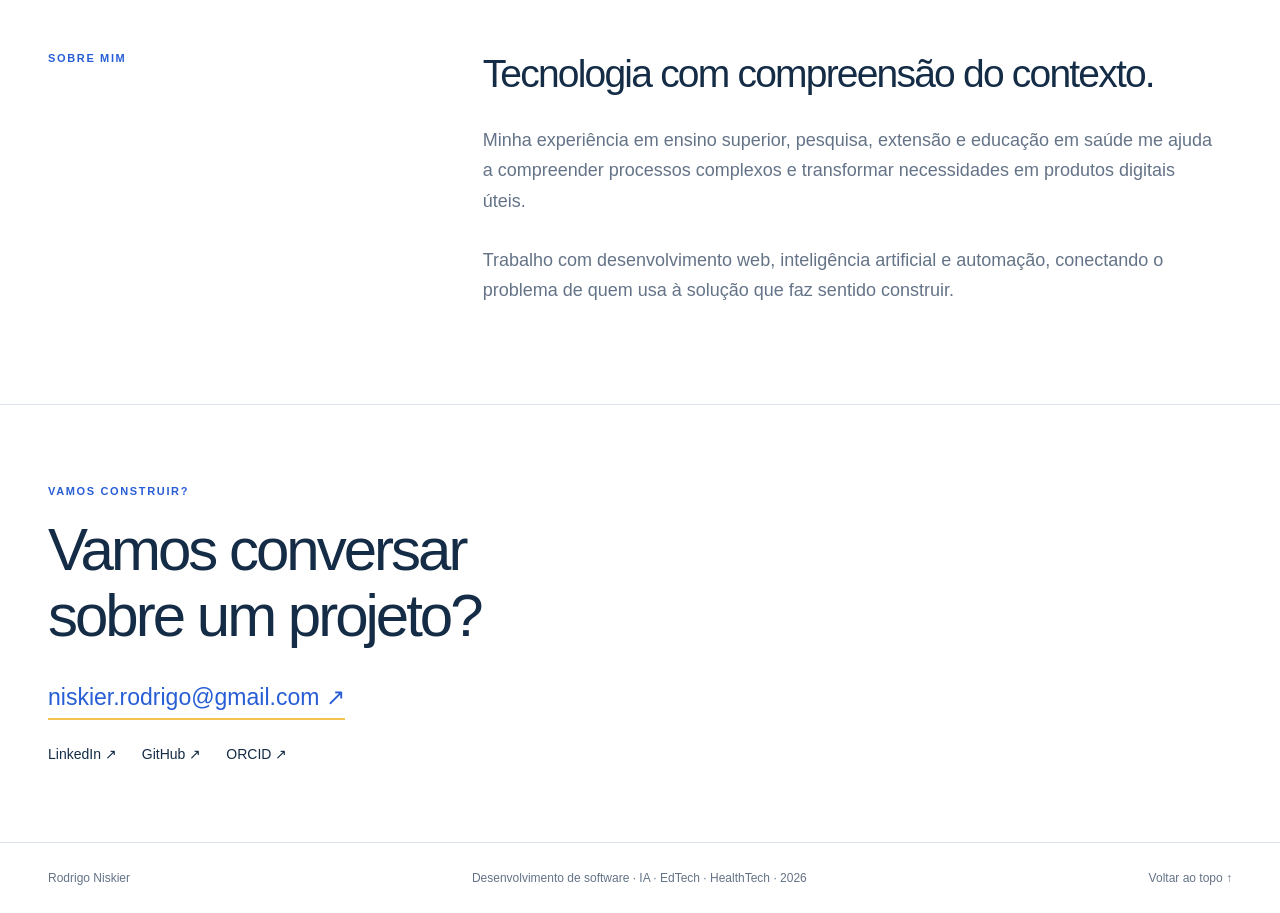
==== commit 99fbc703: "feat: add GoRelay showcase and ATS/readability audit fixes - New lead spotlight for GoRelay (Go + Po" ====
--- a/index.html
+++ b/index.html
@@ -3,19 +3,26 @@
 <head>
   <meta charset="utf-8">
   <meta name="viewport" content="width=device-width,initial-scale=1">
-  <title>Rodrigo Niskier | Desenvolvedor Python · IA · EdTech · HealthTech</title>
-  <meta name="description" content="Portfólio de desenvolvimento: escalas de estágio médico com Google Sheets e Apps Script, automação acadêmica, AulaPulse AI, Python, FastAPI e RAG.">
-  <meta name="keywords" content="Python, FastAPI, Django, Flask, RAG, LLMOps, Gemini API, embeddings, ChromaDB, Pytest, Docker, GitHub Actions, JavaScript, React, TypeScript, PostgreSQL, APIs, Google Forms, Google Sheets, Google Apps Script, Escalas de Estágio, Estágio de Medicina, Gestão de Escalas, Vercel Functions, Generative AI, Automation, EdTech, HealthTech">
+  <title>Rodrigo Niskier | Desenvolvedor Python e Go · IA · EdTech · HealthTech</title>
+  <meta name="description" content="Portfólio de desenvolvimento de software: GoRelay (Go e PostgreSQL), escalas de estágio médico, AulaPulse AI, RepoLens AI, Python, FastAPI e RAG.">
+  <meta name="keywords" content="Go, Golang, Python, SQL, sistemas distribuídos, idempotência, concorrência, Docker Compose, FastAPI, Django, Flask, RAG, LLMOps, Gemini API, embeddings, ChromaDB, Pytest, Docker, GitHub Actions, JavaScript, React, TypeScript, PostgreSQL, APIs, Google Forms, Google Sheets, Google Apps Script, Escalas de Estágio, Estágio de Medicina, Gestão de Escalas, Vercel Functions, Generative AI, Automation, EdTech, HealthTech">
   <meta name="author" content="Rodrigo Niskier">
-  <meta property="og:title" content="Rodrigo Niskier | Desenvolvedor Python e produtos digitais">
-  <meta property="og:description" content="Aplicações web, IA e automação para problemas reais de educação, saúde e trabalho.">
+  <meta property="og:title" content="Rodrigo Niskier | Desenvolvedor de software: Python, Go e produtos digitais">
+  <meta property="og:description" content="GoRelay, sistemas backend em Go e PostgreSQL, aplicações web, IA e automação para educação, saúde e trabalho.">
   <meta property="og:type" content="website">
   <meta property="og:locale" content="pt_BR">
   <meta property="og:locale:alternate" content="en_US">
   <meta property="og:url" content="https://rn-dev-portfolio-orcin.vercel.app/">
-  <meta property="og:image" content="https://rn-dev-portfolio-orcin.vercel.app/screens/examforgeai-bank.webp">
-  <meta property="og:image:alt" content="Demonstração do banco de questões ExamForge AI">
+  <meta property="og:image" content="https://rn-dev-portfolio-orcin.vercel.app/screens/gorelay-dashboard.webp">
+  <meta property="og:image:type" content="image/webp">
+  <meta property="og:image:width" content="1363">
+  <meta property="og:image:height" content="975">
+  <meta property="og:image:alt" content="Painel local do GoRelay: eventos entregues, tentativas e laboratório de falhas (dados sintéticos)">
   <meta name="twitter:card" content="summary_large_image">
+  <meta name="twitter:title" content="Rodrigo Niskier | Desenvolvedor de software: Python, Go e produtos digitais">
+  <meta name="twitter:description" content="GoRelay, sistemas backend em Go e PostgreSQL, aplicações web, IA e automação para educação, saúde e trabalho.">
+  <meta name="twitter:image" content="https://rn-dev-portfolio-orcin.vercel.app/screens/gorelay-dashboard.webp">
+  <meta name="robots" content="index,follow,max-image-preview:large">
   <link rel="canonical" href="https://rn-dev-portfolio-orcin.vercel.app/">
   <link rel="alternate" hreflang="pt-BR" href="https://rn-dev-portfolio-orcin.vercel.app/">
   <link rel="alternate" hreflang="en" href="https://rn-dev-portfolio-orcin.vercel.app/en.html">
@@ -30,7 +37,7 @@
     "name":"Rodrigo Niskier",
     "url":"https://rn-dev-portfolio-orcin.vercel.app/",
     "email":"mailto:niskier.rodrigo@gmail.com",
-    "jobTitle":"Desenvolvedor Python e de produtos digitais",
+    "jobTitle":"Desenvolvedor de software (Python e Go)",
     "sameAs":[
       "https://www.linkedin.com/in/rodrigo-niskier-200549156/",
       "https://github.com/rodrigoniskier",
@@ -38,10 +45,22 @@
       "http://lattes.cnpq.br/7870682050323416"
     ],
     "knowsAbout":[
-      "Python","Django","Flask","JavaScript","React","TypeScript","PostgreSQL",
+      "Go","Golang","SQL","Concurrency","Idempotency","Event-driven systems","Python","Django","Flask","JavaScript","React","TypeScript","PostgreSQL",
       "REST APIs","Generative AI","RAG","LLMOps","ChromaDB","Gemini API","FastAPI","Docker","GitHub Actions","Automation","EdTech","HealthTech","OpenPyXL",
-      "Google Apps Script","Google Forms","Google Sheets","Vercel Functions","Git","GitHub","Vercel","PythonAnywhere","Railway"
+      "Google Apps Script","Google Forms","Google Sheets","Vercel Functions","Git","GitHub","Docker Compose","Vercel","PythonAnywhere","Railway"
     ]
+  }
+  </script>
+  <script type="application/ld+json">
+  {
+    "@context":"https://schema.org",
+    "@type":"SoftwareSourceCode",
+    "name":"GoRelay",
+    "description":"Laboratório de engenharia em Go e PostgreSQL para entrega de eventos com idempotência, leases, retentativas e dead-letter.",
+    "codeRepository":"https://github.com/rodrigoniskier/gorelay",
+    "programmingLanguage":"Go",
+    "runtimePlatform":"PostgreSQL 17",
+    "author":{"@type":"Person","name":"Rodrigo Niskier","url":"https://rn-dev-portfolio-orcin.vercel.app/"}
   }
   </script>
 </head>
@@ -66,20 +85,20 @@
   <main>
     <section class="hero">
       <div class="hero-kicker"><span></span> PRODUTOS DIGITAIS PARA O TRABALHO REAL</div>
-      <h1>Ideias que viram<br><em>produto.</em></h1>
+      <h1>Ideias que viram <br><em>produto.</em></h1>
       <div class="hero-bottom">
         <div>
-          <p class="hero-role">Python Developer · Django · Flask · JavaScript · IA aplicada · EdTech · HealthTech · Automação</p>
+          <p class="hero-role">Desenvolvedor de Software · Python · Go · Django · Flask · JavaScript · IA aplicada · EdTech · HealthTech · Automação</p>
           <p class="hero-description">Desenvolvo aplicações web, automações e produtos com IA a partir de problemas reais de trabalho, educação e saúde — com foco em clareza, utilidade e entrega funcional.</p>
           <p class="availability">Disponível para projetos remotos, freelance e contratos de desenvolvimento.</p>
           <div class="hero-actions">
             <a class="primary" href="#projetos">Conheça os projetos ↓</a>
-            <a class="text-link" href="#perfil">Perfil profissional / ATS ↓</a>
+            <a class="text-link" href="#perfil">Perfil profissional ↓</a>
           </div>
         </div>
         <div class="hero-note">
-          <span>DA NECESSIDADE<br>À APLICAÇÃO.</span>
-          <p>Clareza no processo.<br>Cuidado na experiência.<br>Foco em funcionar.</p>
+          <span>DA NECESSIDADE <br>À APLICAÇÃO.</span>
+          <p>Clareza no processo. <br>Cuidado na experiência. <br>Foco em funcionar.</p>
         </div>
       </div>
     </section>
@@ -88,7 +107,7 @@
       <span class="eyebrow">DO FLUXO À FERRAMENTA</span>
       <h2>O que posso construir</h2>
       <div class="service-grid">
-        <article><span>01</span><h3>Aplicações web</h3><p>Digitalização de processos, sistemas internos e produtos acessíveis pelo navegador.</p></article>
+        <article><span>01</span><h3>Aplicações web</h3><p>Digitalização de processos, sistemas internos, APIs e serviços backend em Python e Go.</p></article>
         <article><span>02</span><h3>IA aplicada</h3><p>LLMs integrados a fluxos reais, com saída estruturada e revisão humana.</p></article>
         <article><span>03</span><h3>EdTech</h3><p>Avaliações, portais, simuladores, dashboards e ferramentas docentes.</p></article>
         <article><span>04</span><h3>HealthTech</h3><p>Workflows educacionais e administrativos para cenários de saúde.</p></article>
@@ -105,7 +124,37 @@
         </div>
         <p>Produtos com backend, banco de dados, interfaces responsivas, automação e integração com IA.</p>
       </div>
-      <p class="preview-notice">Escalas de Estágio – Medicina foi publicado como aplicativo Google Apps Script; a senha administrativa inicial já foi cadastrada; os testes completos de acesso administrativo ainda não foram confirmados. O acesso e a planilha não são divulgados aqui para preservar dados pessoais. AulaPulse AI possui aplicação pública com integração Google Workspace validada em produção; a demonstração sintética é identificada separadamente. Nos demais projetos, as demonstrações usam dados fictícios. O RepoLens AI tem código e avaliação públicos, sem demo hospedada; no ExamForge AI, a geração e a revisão são simuladas.</p>
+      <p class="preview-notice">Escalas de Estágio – Medicina foi publicado como aplicativo Google Apps Script; a senha administrativa inicial já foi cadastrada; os testes completos de acesso administrativo ainda não foram confirmados. O acesso e a planilha não são divulgados aqui para preservar dados pessoais. AulaPulse AI possui aplicação pública com integração Google Workspace validada em produção; a demonstração sintética é identificada separadamente. Nos demais projetos, as demonstrações usam dados fictícios. O GoRelay é um laboratório local de engenharia, com código público e sem implantação hospedada. O RepoLens AI tem código e avaliação públicos, sem demo hospedada; no ExamForge AI, a geração e a revisão são simuladas.</p>
+      <section class="repolens-spotlight gorelay-spotlight" id="gorelay" aria-labelledby="gorelay-title">
+        <div class="repolens-copy">
+          <div class="repolens-topline"><span>PROJETO PESSOAL · BACKEND / SISTEMAS DISTRIBUÍDOS</span><span>Go · PostgreSQL · 2026</span></div>
+          <h3 id="gorelay-title">Go<em>Relay.</em></h3>
+          <p class="repolens-subtitle">Entrega de eventos com idempotência, retentativas e recuperação de falhas.</p>
+          <p>Laboratório de engenharia em Go e PostgreSQL: uma API HTTP recebe eventos, grava cada um de forma transacional e workers concorrentes limitados os entregam a destinatários locais, com leases que expiram, retentativas com backoff exponencial e dead-letter.</p>
+          <div class="repolens-numbers" aria-label="Dimensões verificáveis do GoRelay">
+            <div><strong>92</strong><span>funções de teste em Go</span></div>
+            <div><strong>4</strong><span>cenários de falha simulados (200, 429, 503 e timeout)</span></div>
+            <div><strong>5</strong><span>migrações SQL versionadas</span></div>
+          </div>
+          <div class="case-actions">
+            <a class="primary" href="https://github.com/rodrigoniskier/gorelay" target="_blank" rel="noopener noreferrer">Explorar código no GitHub ↗</a>
+            <a class="text-link" href="https://github.com/rodrigoniskier/gorelay/tree/main/docs/adr" target="_blank" rel="noopener noreferrer">Decisões de arquitetura ↗</a>
+            <a class="text-link" href="https://github.com/rodrigoniskier/gorelay/blob/main/docs/benchmarks/RESULTS.md" target="_blank" rel="noopener noreferrer">Benchmarks e metodologia ↗</a>
+          </div>
+        </div>
+        <div class="repolens-technical">
+          <p class="repolens-diagram-title">FLUXO DE ENTREGA DE EVENTOS</p>
+          <ol class="repolens-flow">
+            <li><span>01</span><div><strong>API HTTP + idempotência</strong><small>POST /v1/events com Idempotency-Key: 201 na criação, 200 na repetição idêntica e 409 em conflito</small></div></li>
+            <li><span>02</span><div><strong>PostgreSQL transacional</strong><small>Evento e chave gravados na mesma transação; claim com FOR UPDATE SKIP LOCKED e lease com token</small></div></li>
+            <li><span>03</span><div><strong>Workers concorrentes limitados</strong><small>De 1 a 32 workers; confirmação protegida por token e validade do lease; backoff exponencial com jitter</small></div></li>
+            <li><span>04</span><div><strong>Painel e evidências</strong><small>Histórico de tentativas e dead-letter retido; CI com PostgreSQL real, race detector e govulncheck</small></div></li>
+          </ol>
+          <div class="repolens-tags"><span>Go</span><span>PostgreSQL</span><span>SQL</span><span>REST API</span><span>Docker</span><span>Concorrência</span><span>Idempotência</span><span>Leases</span><span>Retry e dead-letter</span><span>GitHub Actions</span><span>govulncheck</span></div>
+          <p class="repolens-disclaimer"><strong>Escopo e limites:</strong> laboratório local em loopback, sem autenticação e sem implantação pública; não é um serviço de produção. A semântica é at-least-once: duplicatas são possíveis e o consumidor deve deduplicar pelo ID de entrega estável. Não há alegação de exactly-once, capacidade ou SLA; os benchmarks são exploratórios e publicados com metodologia e limitações. Projeto pessoal com código público.</p>
+        </div>
+        <figure class="gorelay-shot"><img src="screens/gorelay-dashboard.webp" alt="Painel local do GoRelay: eventos entregues, tentativas e laboratório de falhas (dados sintéticos)" width="1363" height="975" loading="lazy" decoding="async"><figcaption>Painel local do GoRelay · dados sintéticos · cenários 200, 429, 503 e timeout</figcaption></figure>
+      </section>
       <section class="repolens-spotlight escalas-spotlight" id="escalas-medicina" aria-labelledby="escalas-medicina-title">
         <div class="repolens-copy">
           <div class="repolens-topline"><span>PROJETO APLICADO · EDTECH / EDUCAÇÃO MÉDICA</span><span>Web app publicado · 2026</span></div>
@@ -192,7 +241,7 @@
         <div class="case-number">01 <span>PRODUTO DIGITAL</span></div>
         <div class="case-layout">
           <div class="case-copy">
-            <h3>OrçaFlow —<br>Rodrigo Niskier Lab</h3>
+            <h3>OrçaFlow — <br>Rodrigo Niskier Lab</h3>
             <p class="case-tag">Gestão de manutenção, do chamado ao próximo contato</p>
             <p>Cliente → equipamento → solicitação → orçamento → acompanhamento. Um tour de oito etapas conecta seleção, serviços e materiais, transições de status, prazos e indicadores.</p>
             <div class="problem"><span>O PROBLEMA</span><p>Dar continuidade a chamados e propostas dispersos, distinguindo atraso de elaboração e atraso de acompanhamento comercial.</p></div>
@@ -311,7 +360,7 @@
     </section>
 
     <section class="profile section" id="perfil" aria-labelledby="profile-title">
-      <span class="eyebrow">PERFIL PROFISSIONAL · TEXTO ATS</span>
+      <span class="eyebrow">PERFIL PROFISSIONAL</span>
       <div class="profile-intro">
         <h2 id="profile-title">Desenvolvimento de software com visão de produto e domínio do contexto.</h2>
         <p>Desenvolvedor com foco em Python, aplicações web, automação e integração de IA. Tenho experiência em transformar processos complexos em ferramentas digitais utilizáveis, unindo desenvolvimento técnico a uma trajetória acadêmica em ensino superior, pesquisa e educação em saúde.</p>
@@ -321,11 +370,12 @@
         <article class="profile-card">
           <h3>Competências técnicas</h3>
           <ul class="keyword-list">
-            <li><strong>Backend:</strong> Python, FastAPI, Django, Flask, REST APIs, PostgreSQL, SQLite</li>
+            <li><strong>Backend:</strong> Python, Go (Golang), FastAPI, Django, Flask, REST APIs, PostgreSQL, SQL, SQLite</li>
+            <li><strong>Sistemas e confiabilidade:</strong> processamento concorrente, idempotência, retentativas com backoff, dead-letter, migrações SQL, testes de integração com PostgreSQL, race detector</li>
             <li><strong>Frontend:</strong> HTML, CSS, JavaScript, React, TypeScript</li>
             <li><strong>IA e automação:</strong> Generative AI, RAG, LLMOps, Gemini API, embeddings, ChromaDB, avaliação de LLMs, Human-in-the-loop, Google Apps Script, Power Automate</li>
             <li><strong>Dados e documentos:</strong> OpenPyXL, PDF/DOCX generation, CSV, dashboards</li>
-            <li><strong>DevOps / Cloud:</strong> Git, GitHub, GitHub Actions, Docker, CI/CD, GitHub Codespaces, Vercel, PythonAnywhere, Railway</li>
+            <li><strong>DevOps / Cloud:</strong> Git, GitHub, GitHub Actions, Docker, Docker Compose, CI/CD, govulncheck, Dependabot, GitHub Codespaces, Vercel, PythonAnywhere, Railway</li>
             <li><strong>Domínios:</strong> EdTech, HealthTech, assessment systems, internal tools, academic workflows</li>
           </ul>
         </article>
@@ -335,6 +385,10 @@
           <div class="profile-entry">
             <strong>Desenvolvimento de produtos digitais e automação</strong>
             <p>Projetos independentes com Python, Django, Flask, JavaScript, bancos relacionais, geração de documentos, IA aplicada, APIs e implantação em nuvem.</p>
+          </div>
+          <div class="profile-entry">
+            <strong>Sistemas backend e confiabilidade (projeto pessoal, 2026)</strong>
+            <p>GoRelay: entrega de eventos em Go e PostgreSQL com API HTTP idempotente, workers concorrentes, leases com token, retentativas, dead-letter, testes de integração com banco real e verificação contínua no GitHub Actions.</p>
           </div>
           <div class="profile-entry">
             <strong>Ensino superior, pesquisa e extensão</strong>
@@ -355,11 +409,11 @@
         <article class="profile-card">
           <h3>Links profissionais</h3>
           <ul class="credential-list">
-            <li><a href="https://www.linkedin.com/in/rodrigo-niskier-200549156/" target="_blank" rel="noopener">LinkedIn ↗</a></li>
-            <li><a href="https://github.com/rodrigoniskier" target="_blank" rel="noopener">GitHub ↗</a></li>
-            <li><a href="https://orcid.org/0000-0002-5157-822X" target="_blank" rel="noopener">ORCID 0000-0002-5157-822X ↗</a></li>
-            <li><a href="http://lattes.cnpq.br/7870682050323416" target="_blank" rel="noopener">Currículo Lattes ↗</a></li>
-            <li><a href="mailto:niskier.rodrigo@gmail.com">niskier.rodrigo@gmail.com ↗</a></li>
+            <li><a href="https://www.linkedin.com/in/rodrigo-niskier-200549156/" target="_blank" rel="noopener">LinkedIn</a></li>
+            <li><a href="https://github.com/rodrigoniskier" target="_blank" rel="noopener">GitHub</a></li>
+            <li><a href="https://orcid.org/0000-0002-5157-822X" target="_blank" rel="noopener">ORCID 0000-0002-5157-822X</a></li>
+            <li><a href="http://lattes.cnpq.br/7870682050323416" target="_blank" rel="noopener">Currículo Lattes</a></li>
+            <li><a href="mailto:niskier.rodrigo@gmail.com">niskier.rodrigo@gmail.com</a></li>
           </ul>
         </article>
       </div>
@@ -391,12 +445,12 @@
 
     <section class="contact section" id="contato">
       <span class="eyebrow">VAMOS CONSTRUIR?</span>
-      <h2>Vamos conversar<br>sobre um projeto?</h2>
-      <a class="email-link" href="mailto:niskier.rodrigo@gmail.com">niskier.rodrigo@gmail.com ↗</a>
+      <h2>Vamos conversar <br>sobre um projeto?</h2>
+      <a class="email-link" href="mailto:niskier.rodrigo@gmail.com">niskier.rodrigo@gmail.com</a>
       <div class="contact-links">
-        <a href="https://www.linkedin.com/in/rodrigo-niskier-200549156/" target="_blank" rel="noopener">LinkedIn ↗</a>
-        <a href="https://github.com/rodrigoniskier" target="_blank" rel="noopener">GitHub ↗</a>
-        <a href="https://orcid.org/0000-0002-5157-822X" target="_blank" rel="noopener">ORCID ↗</a>
+        <a href="https://www.linkedin.com/in/rodrigo-niskier-200549156/" target="_blank" rel="noopener">LinkedIn</a>
+        <a href="https://github.com/rodrigoniskier" target="_blank" rel="noopener">GitHub</a>
+        <a href="https://orcid.org/0000-0002-5157-822X" target="_blank" rel="noopener">ORCID</a>
       </div>
     </section>
   </main>
--- a/style.css
+++ b/style.css
@@ -94,3 +94,25 @@
 /* Medical internship scheduling: privacy-conscious, text-first case. */
 .escalas-spotlight{background:linear-gradient(125deg,#123a37 0%,#1b5553 70%,#256768 100%)}
 .escalas-spotlight .repolens-numbers strong{font-size:clamp(22px,3vw,30px)}
+
+/* GoRelay: backend/systems spotlight, the lead showcase for recruiters. */
+.gorelay-spotlight{background:linear-gradient(125deg,#16203a 0%,#1f2f57 70%,#2a427a 100%)}
+.gorelay-spotlight .repolens-numbers strong{font-size:clamp(22px,3vw,30px)}
+.gorelay-shot{grid-column:1/-1;margin:6px 0 0;border:1px solid #ffffff30;border-radius:10px;overflow:hidden;background:#061d36}
+.gorelay-shot img{display:block;width:100%;height:auto}
+.gorelay-shot figcaption{padding:10px 14px;font-size:11px;color:#c4d6ef}
+
+/* External-link arrows live in CSS so text extraction of contact data stays clean. */
+.email-link::after,.contact-links a::after,.credential-list a::after{content:"\00a0\2197"}
+
+/* Print / save-as-PDF: the dark spotlights use white text, which would vanish on
+   unprinted backgrounds. Render them as plain black-on-white text instead. */
+@media print{
+  .repolens-spotlight{display:block;background:#fff!important;color:#000!important;box-shadow:none;border:0;border-top:1px solid #bbb;border-radius:0;padding:12px 0;margin:0;break-inside:avoid}
+  .repolens-spotlight *{color:#000!important;background:none!important;border-color:#bbb!important}
+  .repolens-numbers{display:flex;gap:18px;flex-wrap:wrap}
+  .repolens-technical{padding:8px 0;border:0}
+  .repolens-spotlight h3{font-size:24px;letter-spacing:0;margin:8px 0}
+  .gorelay-shot{display:none}
+  .email-link::after,.contact-links a::after,.credential-list a::after{content:""}
+}
